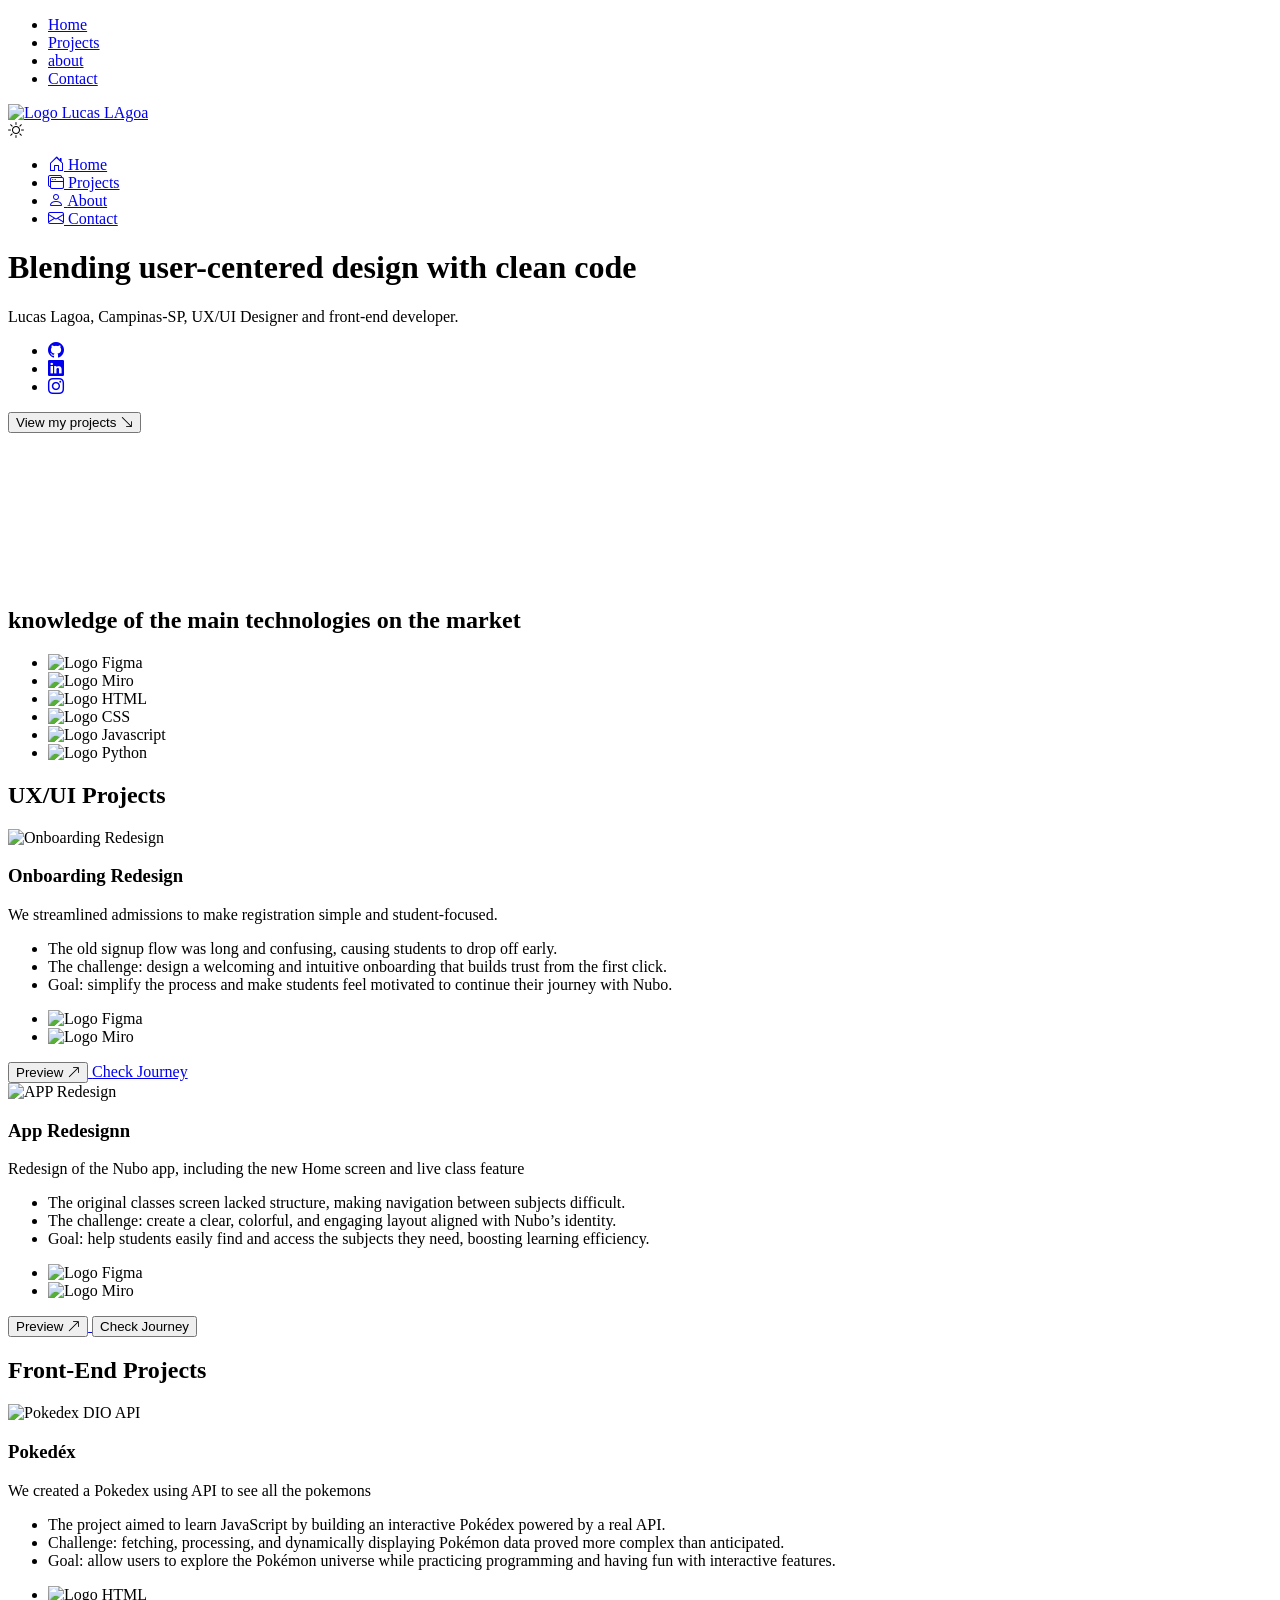
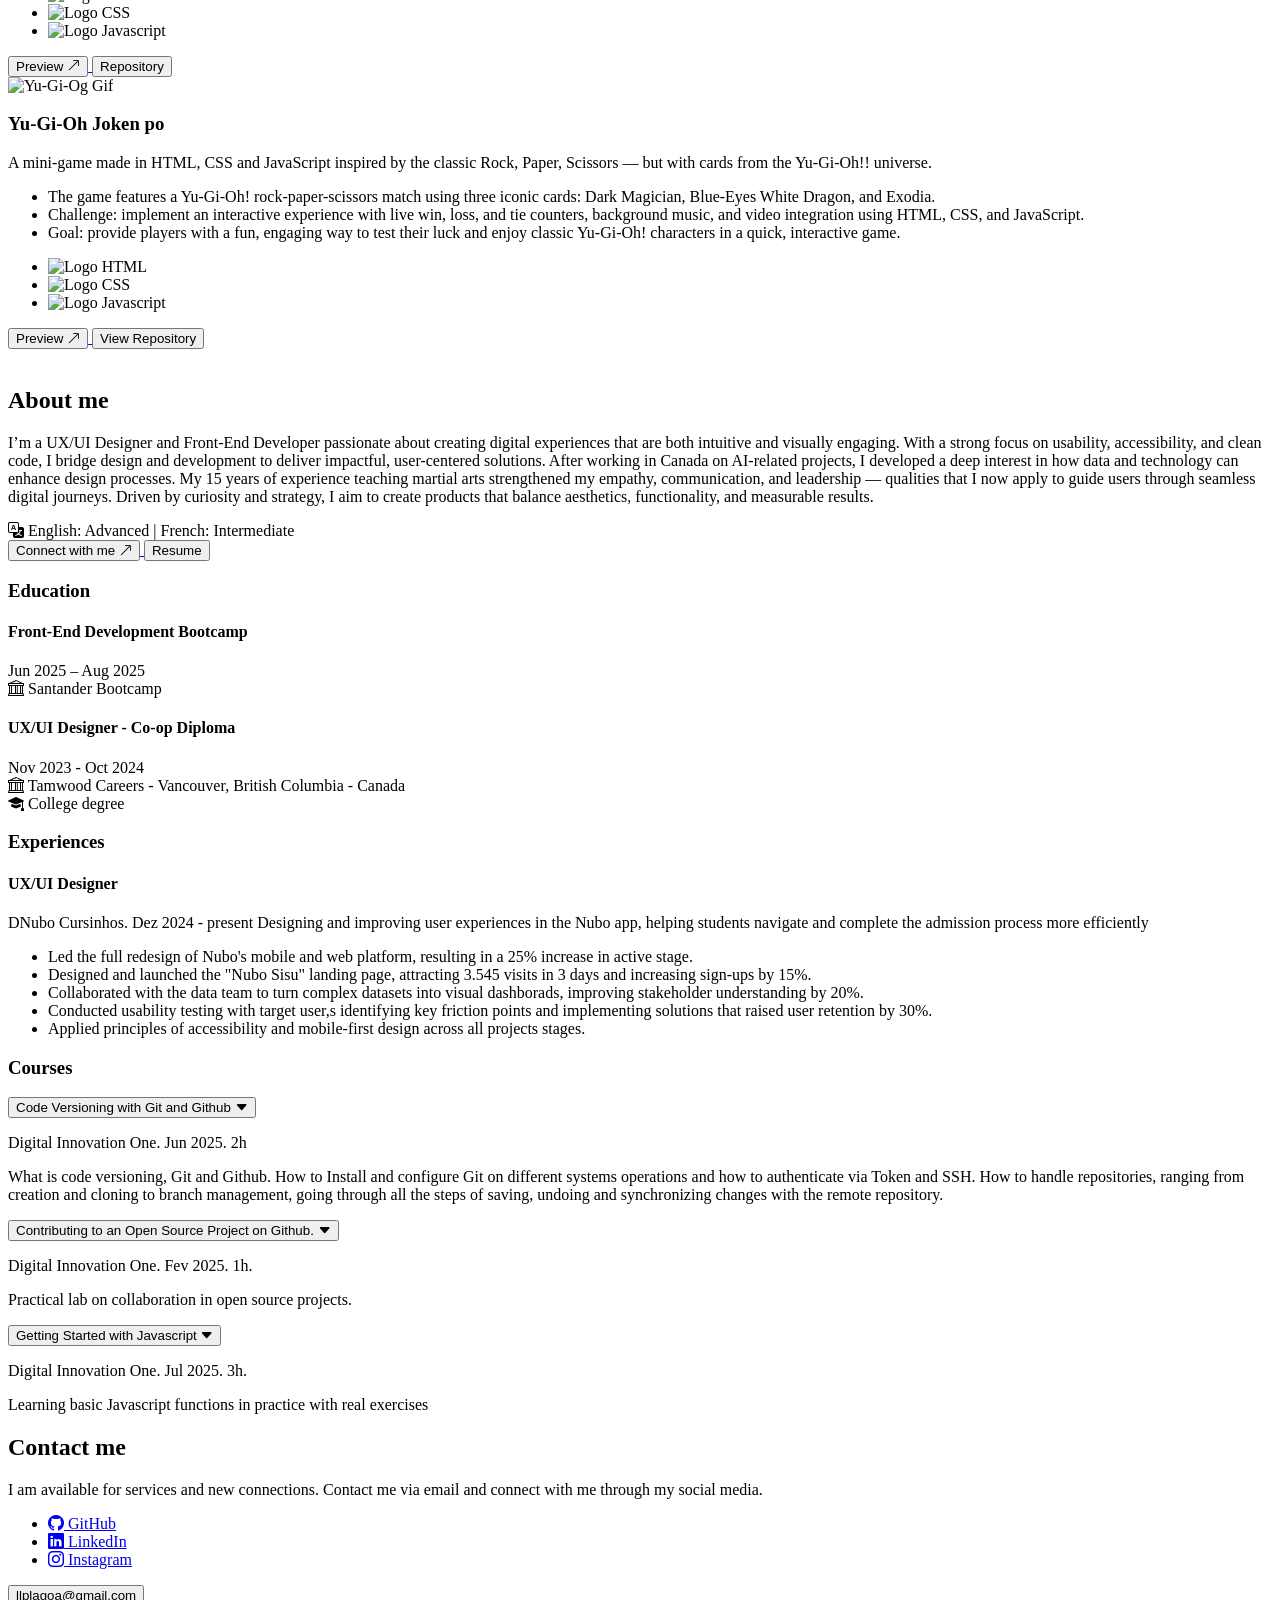
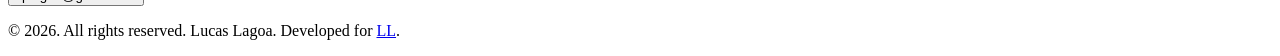
==== index.html @ 4628fa81 "Updtae Portfolio" ====
<!DOCTYPE html>
<html lang="pt-BR" data-theme="dark">
<head>
  <meta charset="UTF-8">
  <meta name="viewport" content="width=device-width, initial-scale=1.0">
  <title>Lucas Lagoa | UX/UI and Front end prtfolio</title>
  <meta name="description" content="Front-end developer Lucas Lagoa's portfolio to share projects and skills developed.">
  <meta property="og:image" content="https://i.imgur.com/bOkpEdp.png">

  <link rel="shortcut icon" href="assets/favicon_io/favicon-32x32.png" type="image/x-icon">
  <link rel="stylesheet" href="https://cdn.jsdelivr.net/npm/bootstrap-icons@1.10.5/font/bootstrap-icons.css">
  <link rel="stylesheet" href="assets/css/styles.css">

  <!-- Google tag (gtag.js) -->
  <script async src="https://www.googletagmanager.com/gtag/js?id=G-FYG88WPY8D"></script>
  <script>
    window.dataLayer = window.dataLayer || [];
    function gtag(){dataLayer.push(arguments);}
    gtag('js', new Date());

    gtag('config', 'G-FYG88WPY8D');
  </script>

</head>
<body>
  <header class="header">
    <nav class="header__nav">
      <ul class="menu menu--principal">
        <li class="menu__item">
          <a class="menu__link active" href="#home">
            <span class="menu__text">Home</span>
          </a>
        </li>
        <li class="menu__item">
          <a class="menu__link" href="#projetos-ux">
            <span class="menu__text">Projects</span>
          </a>
        </li>
        <li class="menu__item">
          <a class="menu__link" href="#sobre">
            <span class="menu__text">about</span>
          </a>
        </li>
        <li class="menu__item">
          <a class="menu__link" href="#contato">
            <span class="menu__text">Contact</span>
          </a>
        </li>
      </ul>
    </nav>
    <div class="header__brand">
      <a href="#home">
        <img class="brand__logo" src="assets/img/icons/logo.png" alt="Logo Lucas LAgoa" height="64px" width="64px">
      </a>
    </div>
    <div class="header__toggle">
      <i id="toggleTheme" class="bi bi-sun"></i>
    </div>
  </header>
  <nav class="nav--mobile">
    <ul class="menu menu--mobile">
      <li class="menu__item">
        <a class="menu__link active" href="#home">
          <i class="menu__icon bi bi-house-door"></i>
          <span class="menu__text">Home</span>
        </a>
      </li>
      <li class="menu__item">
        <a class="menu__link" href="#projetos-ux">
          <i class="menu__icon bi bi-window-stack"></i>
          <span class="menu__text">Projects</span>
        </a>
      </li>
      <li class="menu__item">
        <a class="menu__link" href="#sobre">
          <i class="menu__icon bi bi-person"></i>
          <span class="menu__text">About</span>
        </a>
      </li>
      <li class="menu__item">
        <a class="menu__link" href="#contato">
          <i class="menu__icon bi bi-envelope"></i>
          <span class="menu__text">Contact</span>
        </a>
      </li>
    </ul>
  </nav>

  <main id="home">
    <div class="main__content1">
      <h1><b>Blending user-centered design</b> with clean code</h1>
      <p>Lucas Lagoa, Campinas-SP, UX/UI Designer and front-end developer.</p> 
      <ul class="menu menu--social">
        <li>
          <a class="menu__link" href="https://github.com/llagoa" target="_blank">
            <i class="menu__icon bi bi-github"></i>
          </a>
        </li>
        <li>
          <a class="menu__link" href="https://www.linkedin.com/in/llplagoa" target="_blank">
            <i class="menu__icon bi bi-linkedin"></i>
          </a>
        </li>
        <li>
          <a class="menu__link" href="https://www.instagram.com/llagoa/" target="_blank">
            <i class="menu__icon bi bi-instagram"></i>
          </a>
        </li>
      </ul>
      <a href="#projetos-ux">
        <button class="btn btn--primary">
          <span>View my projects</span>
          <i class="bi bi-arrow-down-right"></i>
        </button>  
      </a>
    </div>
    <div class="main__content2">
      <iframe src="https://www.youtube.com/embed/VQRyt4yv8OM?si=fscezkJogO8AJyKV" title="YouTube video player" frameborder="0" allow="accelerometer; autoplay; clipboard-write; encrypted-media; gyroscope; picture-in-picture; web-share" allowfullscreen></iframe>
    </div>
  </main>

  <section class="ux__technologies">
    <h2>knowledge of the main technologies on the market</h2>
    <ul class="technologies__list">
      <li class="technologies__item">
        <img class="technologies__logo" src="assets/img/icons/Figma.png" alt="Logo Figma">
      </li>
      <li class="technologies__item">
        <img class="technologies__logo" src="assets/img/icons/Miro.png" alt="Logo Miro">
      </li>
      <li class="technologies__item">
        <img class="technologies__logo" src="assets/img/icons/Html.png" alt="Logo HTML">
      </li>
      <li class="technologies__item">
        <img class="technologies__logo" src="assets/img/icons/Css.png" alt="Logo CSS">
      </li>
      <li class="technologies__item">
        <img class="technologies__logo" src="assets/img/icons/Js.png" alt="Logo Javascript">
      </li>
      <li class="technologies__item">
        <img class="technologies__logo" src="assets/img/icons/Python.png" alt="Logo Python">
      </li>
    </ul>
  </section>

  <section id="projetos-ux" class="projects">
    <h2>UX/UI Projects</h2>
    <div class="projects__container">
      <div class="projects__card">
        <img class="card__cover" src="assets/img/Mockups Nubo/Redesign AP.png" alt="Onboarding Redesign">
        <div class="card__body">
          <h3 class="card__title">Onboarding Redesign</h3>
          <p class="card__description">We streamlined admissions to make registration simple and student-focused.</p>
          <ul class="card__list">
            <li class="card__item">The old signup flow was long and confusing, causing students to drop off early.</li>
            <li class="card__item">The challenge: design a welcoming and intuitive onboarding that builds trust from the first click.</li>
            <li class="card__item">Goal: simplify the process and make students feel motivated to continue their journey with Nubo.</li>
          </ul>
          <ul class="technologies__list">
            <li class="technologies__item">
              <img class="technologies__logo" src="assets/img/icons/Figma.png" alt="Logo Figma">
            </li>
            <li class="technologies__item">
              <img class="technologies__logo" src="assets/img/icons/Miro.png" alt="Logo Miro">
            </li>
          </ul>
          <div class="card__buttons">
            <a href="https://www.figma.com/proto/yCVNyeWdX6cvO3VZbRRoHL/Portolio-dev?page-id=3%3A382&node-id=34-5827&viewport=-4471%2C324%2C0.39&t=KhEmnXVoLDDeHvWz-1&scaling=min-zoom&content-scaling=fixed&starting-point-node-id=34%3A5782" target="_blank" rel="noopener noreferrer">
            <button class="btn btn--primary">
              <span>Preview</span>
              <i class="bi bi-arrow-up-right"></i>
            </button>
            </a>  
            <a href="admissionredesign.html" class="btn">
              <span>Check Journey</span> 
            </a>
          </div>
        </div>
      </div>
      <div class="projects__card card--reverse">
        <img class="card__cover" src="assets/img/Mockups Nubo/App redesign.png" alt="APP Redesign">
        <div class="card__body">
          <h3 class="card__title">App Redesignn</h3>
          <p class="card__description">Redesign of the Nubo app, including the new Home screen and live class feature</p>
          <ul class="card__list">
            <li class="card__item">The original classes screen lacked structure, making navigation between subjects difficult.</li>
            <li class="card__item">The challenge: create a clear, colorful, and engaging layout aligned with Nubo’s identity.</li>
            <li class="card__item">Goal: help students easily find and access the subjects they need, boosting learning efficiency.</li>
          </ul>
          <ul class="technologies__list">
            <li class="technologies__item">
              <img class="technologies__logo" src="assets/img/icons/Figma.png" alt="Logo Figma">
            </li>
            <li class="technologies__item">
              <img class="technologies__logo" src="assets/img/icons/Miro.png" alt="Logo Miro">
            </li>
          </ul>
          <div class="card__buttons">
            <a href="https://www.figma.com/proto/yCVNyeWdX6cvO3VZbRRoHL/Portolio-dev?page-id=59%3A6660&node-id=59-6796&viewport=212%2C82%2C0.22&t=1q5jx1Z2L1ho9Eb5-1&scaling=min-zoom&content-scaling=fixed" target="_blank" rel="noopener noreferrer">
            <button class="btn btn--primary">
              <span>Preview</span>
              <i class="bi bi-arrow-up-right"></i>
            </button>  
            </a>
            <a href="appredesign.html">
            <button class="btn">
              <span>Check Journey</span>
            </button>
            </a>  
          </div>
        </div>
      </div>
    </div>
  </section>

  <section id="projetos-fe" class="projects">
    <h2>Front-End Projects</h2>
    <div class="projects__container">
      <div class="projects__card">
        <img class="card__cover" src="assets/img/Front end gifs/pokemon.gif" alt="Pokedex DIO API">
        <div class="card__body">
          <h3 class="card__title">Pokedéx</h3>
          <p class="card__description">We created a Pokedex using API to see all the pokemons</p>
          <ul class="card__list">
            <li class="card__item">The project aimed to learn JavaScript by building an interactive Pokédex powered by a real API.</li>
            <li class="card__item">Challenge: fetching, processing, and dynamically displaying Pokémon data proved more complex than anticipated.</li>
            <li class="card__item">Goal: allow users to explore the Pokémon universe while practicing programming and having fun with interactive features.</li>
          </ul>
          <ul class="technologies__list">
            <li class="technologies__item">
              <img class="technologies__logo" src="assets/img/icons/Html.png" alt="Logo HTML">
            </li>
            <li class="technologies__item">
              <img class="technologies__logo" src="assets/img/icons/Css.png" alt="Logo CSS">
            </li>
            <li class="technologies__item">
              <img class="technologies__logo" src="assets/img/icons/Js.png" alt="Logo Javascript">
            </li>
          </ul>
          <div class="card__buttons">
            <a href="https://llagoa.github.io/Pokedex-Dio/" target="_blank" rel="noopener noreferrer">
            <button class="btn btn--primary">
              <span>Preview</span>
              <i class="bi bi-arrow-up-right"></i>
            </button> 
            </a> 
            <a href="https://github.com/llagoa/Pokedex-Dio">
            <button class="btn">
              <span>Repository</span>
            </button> 
            </a> 
          </div>
        </div>
      </div>
      <div class="projects__card card--reverse">
        <img class="card__cover" src="assets/img/Front end gifs/yugioh.gif" alt="Yu-Gi-Og Gif">
        <div class="card__body">
          <h3 class="card__title">Yu-Gi-Oh Joken po</h3>
          <p class="card__description">A mini-game made in HTML, CSS and JavaScript inspired by the classic Rock, Paper, Scissors — but with cards from the Yu-Gi-Oh!! universe.</p>
          <ul class="card__list">
            <li class="card__item">The game features a Yu-Gi-Oh! rock-paper-scissors match using three iconic cards: Dark Magician, Blue-Eyes White Dragon, and Exodia.</li>
            <li class="card__item">Challenge: implement an interactive experience with live win, loss, and tie counters, background music, and video integration using HTML, CSS, and JavaScript.</li>
            <li class="card__item">Goal: provide players with a fun, engaging way to test their luck and enjoy classic Yu-Gi-Oh! characters in a quick, interactive game.</li>
          </ul>
          <ul class="technologies__list">
            <li class="technologies__item">
              <img class="technologies__logo" src="assets/img/icons/Html.png" alt="Logo HTML">
            </li>
            <li class="technologies__item">
              <img class="technologies__logo" src="assets/img/icons/Css.png" alt="Logo CSS">
            </li>
            <li class="technologies__item">
              <img class="technologies__logo" src="assets/img/icons/Js.png" alt="Logo Javascript">
            </li>
          </ul>
          <div class="card__buttons">
            <a href="https://llagoa.github.io/yu-gi-oh-jokenpo/" target="_blank" rel="noopener noreferrer">
            <button class="btn btn--primary">
              <span>Preview</span>
              <i class="bi bi-arrow-up-right"></i>
            </button>  
            </a>
            <a href="https://github.com/llagoa/yu-gi-oh-jokenpo/tree/refs/heads/main">
            <button class="btn">
              <span>View Repository</span>
            </button>
            </a>  
          </div>
        </div>
  </section>

  <section id="sobre" class="about">
    <div class="about__content1">
      <img class="about__photo" src="assets/img/profile/Mask group.png" alt="">
      <div class="about__description">
        <h2>About me</h2>
        <p>I’m a UX/UI Designer and Front-End Developer passionate about creating digital experiences that are both intuitive and visually engaging. 
          With a strong focus on usability, accessibility, and clean code, I bridge design and development to deliver impactful, user-centered solutions.
          After working in Canada on AI-related projects, I developed a deep interest in how data and technology can enhance design processes. 
          My 15 years of experience teaching martial arts strengthened my empathy, communication, and leadership — qualities that I now apply to guide users through seamless digital journeys.          
          Driven by curiosity and strategy, I aim to create products that balance aesthetics, functionality, and measurable results.
        </p>  
        <div class="about__icons">
          <i class="bi bi-translate"></i>
          <span>English: Advanced | French: Intermediate</span>
        </div>
        <div class="description__buttons">
          <a href="https:www.linkedin.com/in/llplagoa" target="_blank">
            <button class="btn btn--primary">
              <span>Connect with me</span>
              <i class="bi bi-arrow-up-right"></i>
            </button> 
          </a>
          <a href="assets/files/Lucas_Lagoa_UX.pdf" download>
            <button class="btn">
              <span>Resume</span>
            </button>
          </a>
        </div>
      </div>
    </div>

    <div class="about__content2">
      <div class="col1">
        <div class="row1">
          <h3>Education</h3>
          <h4>Front-End Development Bootcamp</h4>
          <span>Jun 2025 – Aug 2025</span>
          <div class="about__icons">
            <i class="bi bi-bank"></i>
            <span>Santander Bootcamp</span>
          </div>
          <h4>UX/UI Designer - Co-op Diploma</h4>
          <span>Nov 2023 - Oct 2024</span>
          <div class="about__icons">
            <i class="bi bi-bank"></i>
            <span>Tamwood Careers - Vancouver, British Columbia - Canada</span>
          </div>
           <div class="about__icons">
            <i class="bi bi-mortarboard-fill"></i>
            <span>College degree</span>
          </div>
        </div>
        <div class="row2">
          <h3>Experiences</h3>
          <h4>UX/UI Designer</h4>
          <span>DNubo Cursinhos. Dez 2024 - present</span>
          <span>Designing and improving user experiences in the Nubo app, 
                helping students navigate and complete the admission process more efficiently
          </span>
          <ul class="about__list">
                <li class="about__item">Led the full redesign of Nubo's mobile and web platform, resulting in a 25% increase in active stage.</li>
                <li class="about__item">Designed and launched the "Nubo Sisu" landing page, attracting 3.545 visits in 3 days and increasing sign-ups by 15%.</li>
                <li class="about__item">Collaborated with the data team to turn complex datasets into visual dashborads, improving stakeholder understanding by 20%.</li>
                <li class="about__item">Conducted usability testing with target user,s identifying key friction points and implementing solutions that raised user retention by 30%.</li>
                <li class="about__item">Applied principles of accessibility and mobile-first design across all projects stages.</li>
          </ul>
        </div>
      </div>
      <div class="col2">
        <h3>Courses</h3>
        <div id="accordion">
          <div class="accordion__item active">
            <button class="accordion__header start">
              <span>Code Versioning with Git and Github</span>
              <i class="bi bi-caret-down-fill"></i>
            </button>
            <div class="accordion__body">
              <p>
                Digital Innovation One. Jun 2025. 2h
              </p>
              <p>
                What is code versioning, Git and Github. How to Install and configure Git on different systems operations 
                and how to authenticate via Token and SSH. How to handle repositories, ranging from creation and 
                cloning to branch management, going through all the steps of saving, undoing and synchronizing changes with 
                the remote repository. 
              </p>
            </div>
          </div>
          <div class="accordion__item">
            <button class="accordion__header">
              <span>Contributing to an Open Source Project on Github.</span>
              <i class="bi bi-caret-down-fill"></i>
            </button>
            <div class="accordion__body">
              <p>
                Digital Innovation One. Fev 2025. 1h.
              </p>
              <p>
                Practical lab on collaboration in open source projects.
              </p>
            </div>
          </div>
          <div class="accordion__item">
            <button class="accordion__header end">
              <span>Getting Started with Javascript</span>
              <i class="bi bi-caret-down-fill"></i>
            </button>
            <div class="accordion__body end">
              <p>
                Digital Innovation One. Jul 2025. 3h.
              </p>
              <p>
                Learning basic Javascript functions in practice with real exercises
               </p>
              </p>
            </div>
          </div>
        </div>
  </section>
  
  <section id="contato" class="contact">
    <h2>Contact me</h2>
    <p>I am available for services and new connections. 
      Contact me via email and connect with me through my social media.
    </p>
    <ul class="menu menu--social">
      <li>
        <a class="menu__link" href="https://github.com/llagoa" target="_blank">
          <i class="menu__icon bi bi-github"></i>
          <span>GitHub</span>
        </a>
      </li>
      <li>
        <a class="menu__link" href="https:www.linkedin.com/in/llplagoa" target="_blank">
          <i class="menu__icon bi bi-linkedin"></i>
          <span>LinkedIn</span>
        </a>
      </li>
      <li>
        <a class="menu__link" href="https://www.instagram.com/llagoa/" target="_blank">
          <i class="menu__icon bi bi-instagram"></i>
          <span>Instagram</span>
        </a>
      </li>
    </ul>
    <a href="mailto:llplagoa@gmail.com">
      <button class="btn btn--primary">
        <span class="email">llplagoa@gmail.com</span>
      </button>  
    </a>
  </section>

  <footer>
    <p>
     © 2026. All rights reserved. Lucas Lagoa. Developed for <a href="https://github.com/llagoa">LL</a>.
    </p>
  </footer>
  <script src="assets/js/scripts.js"></script>
</body>
</html>
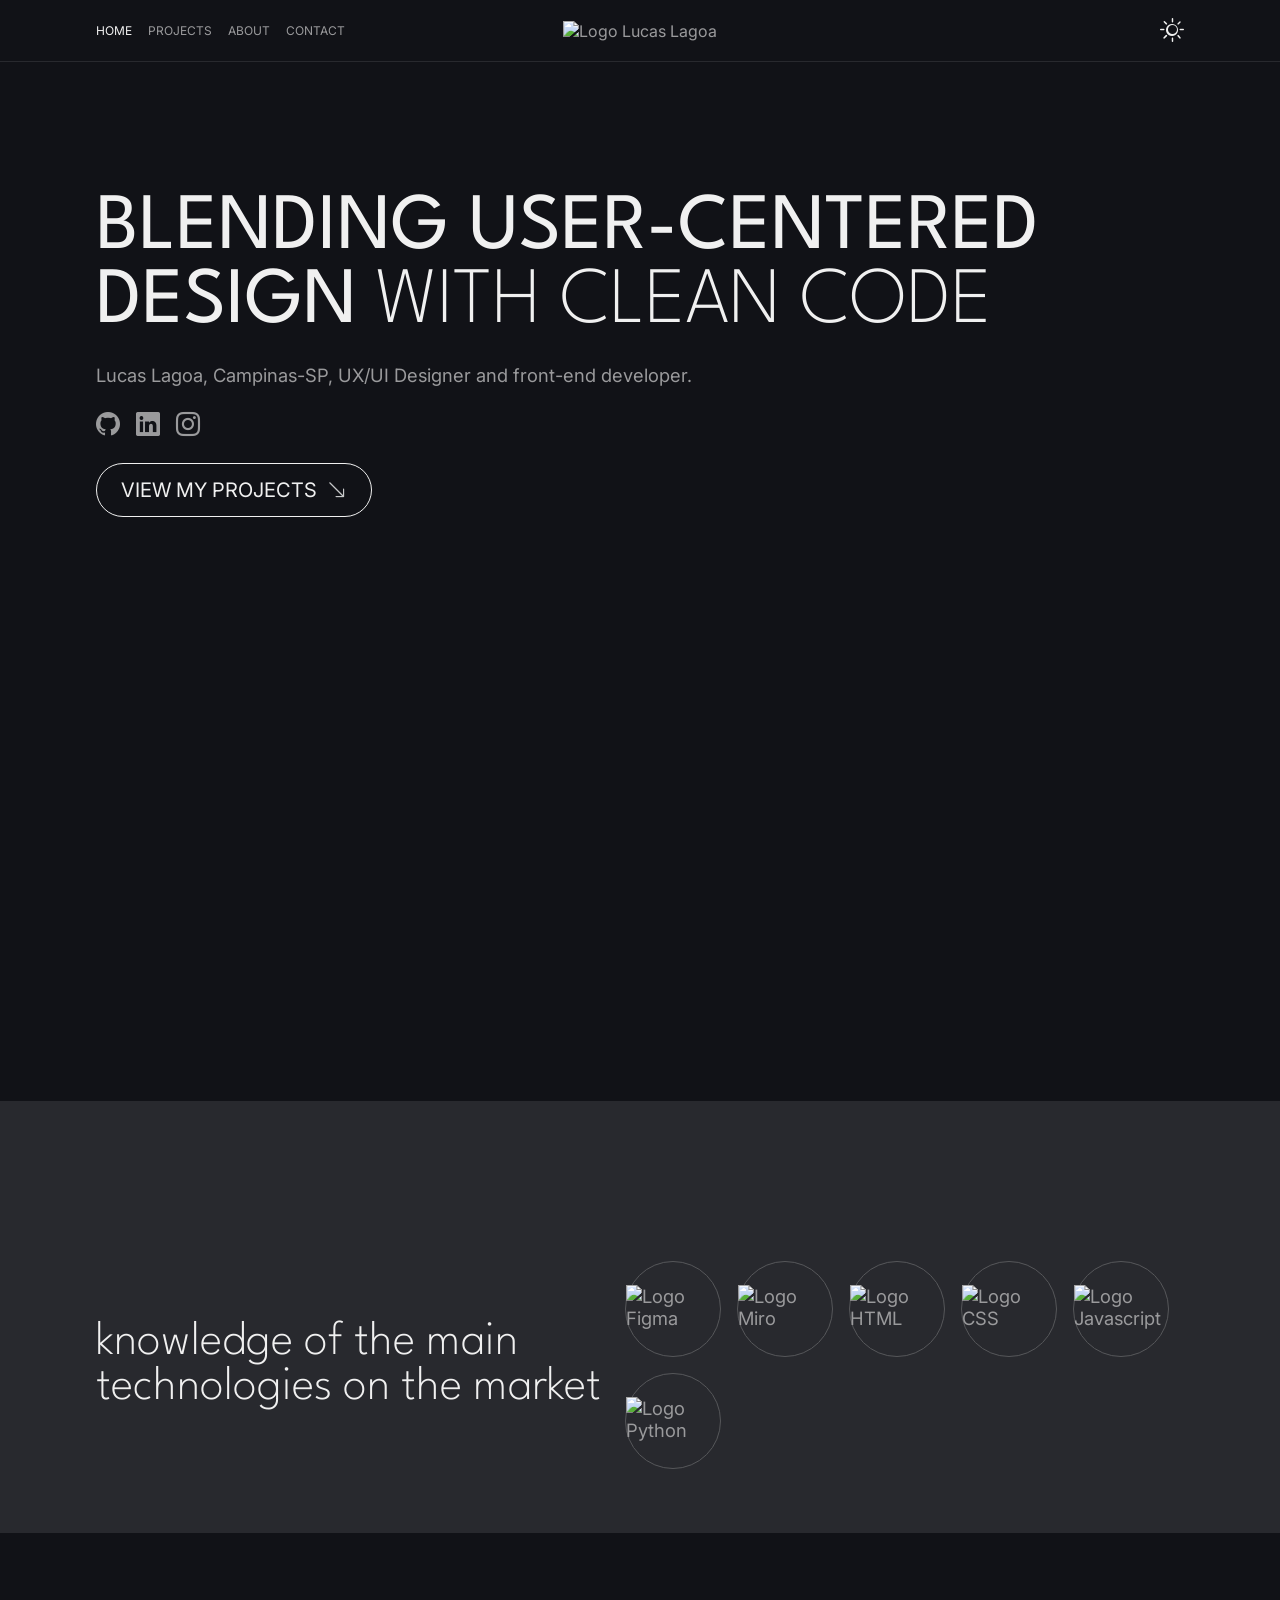
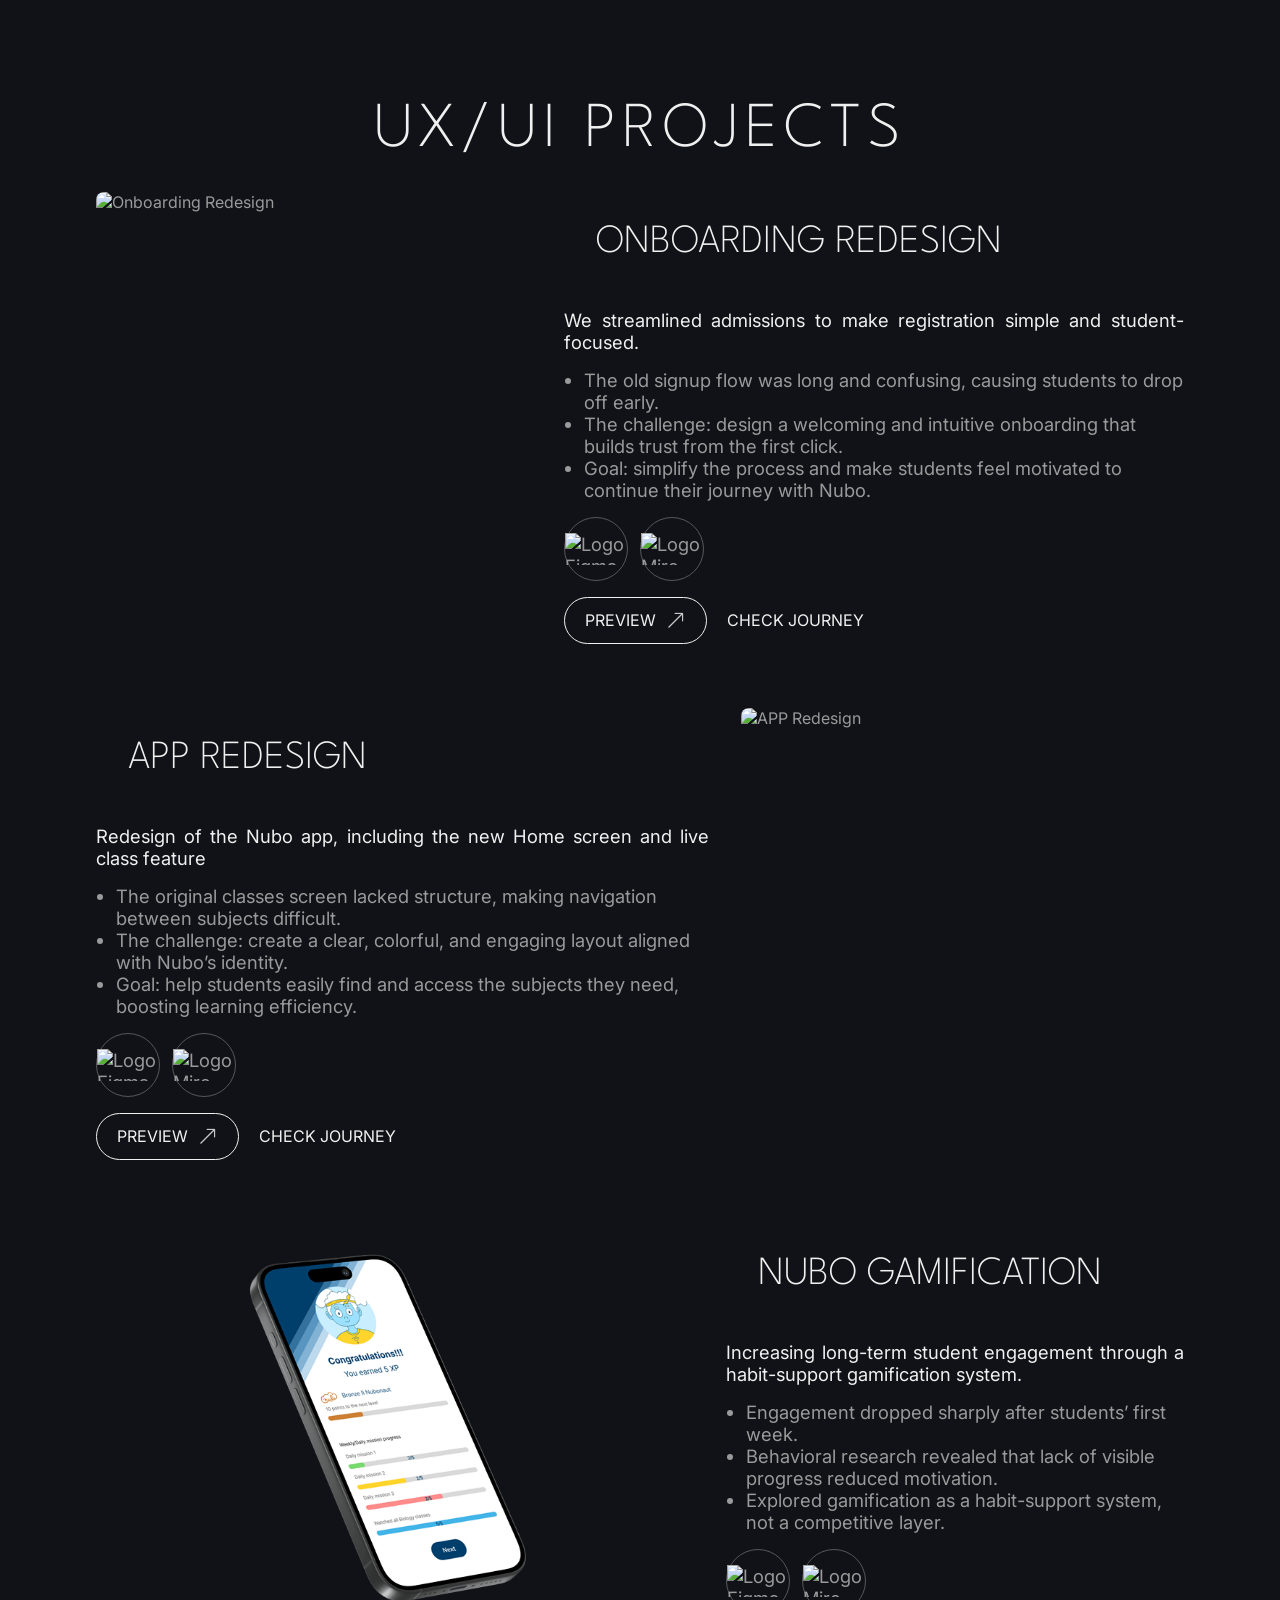
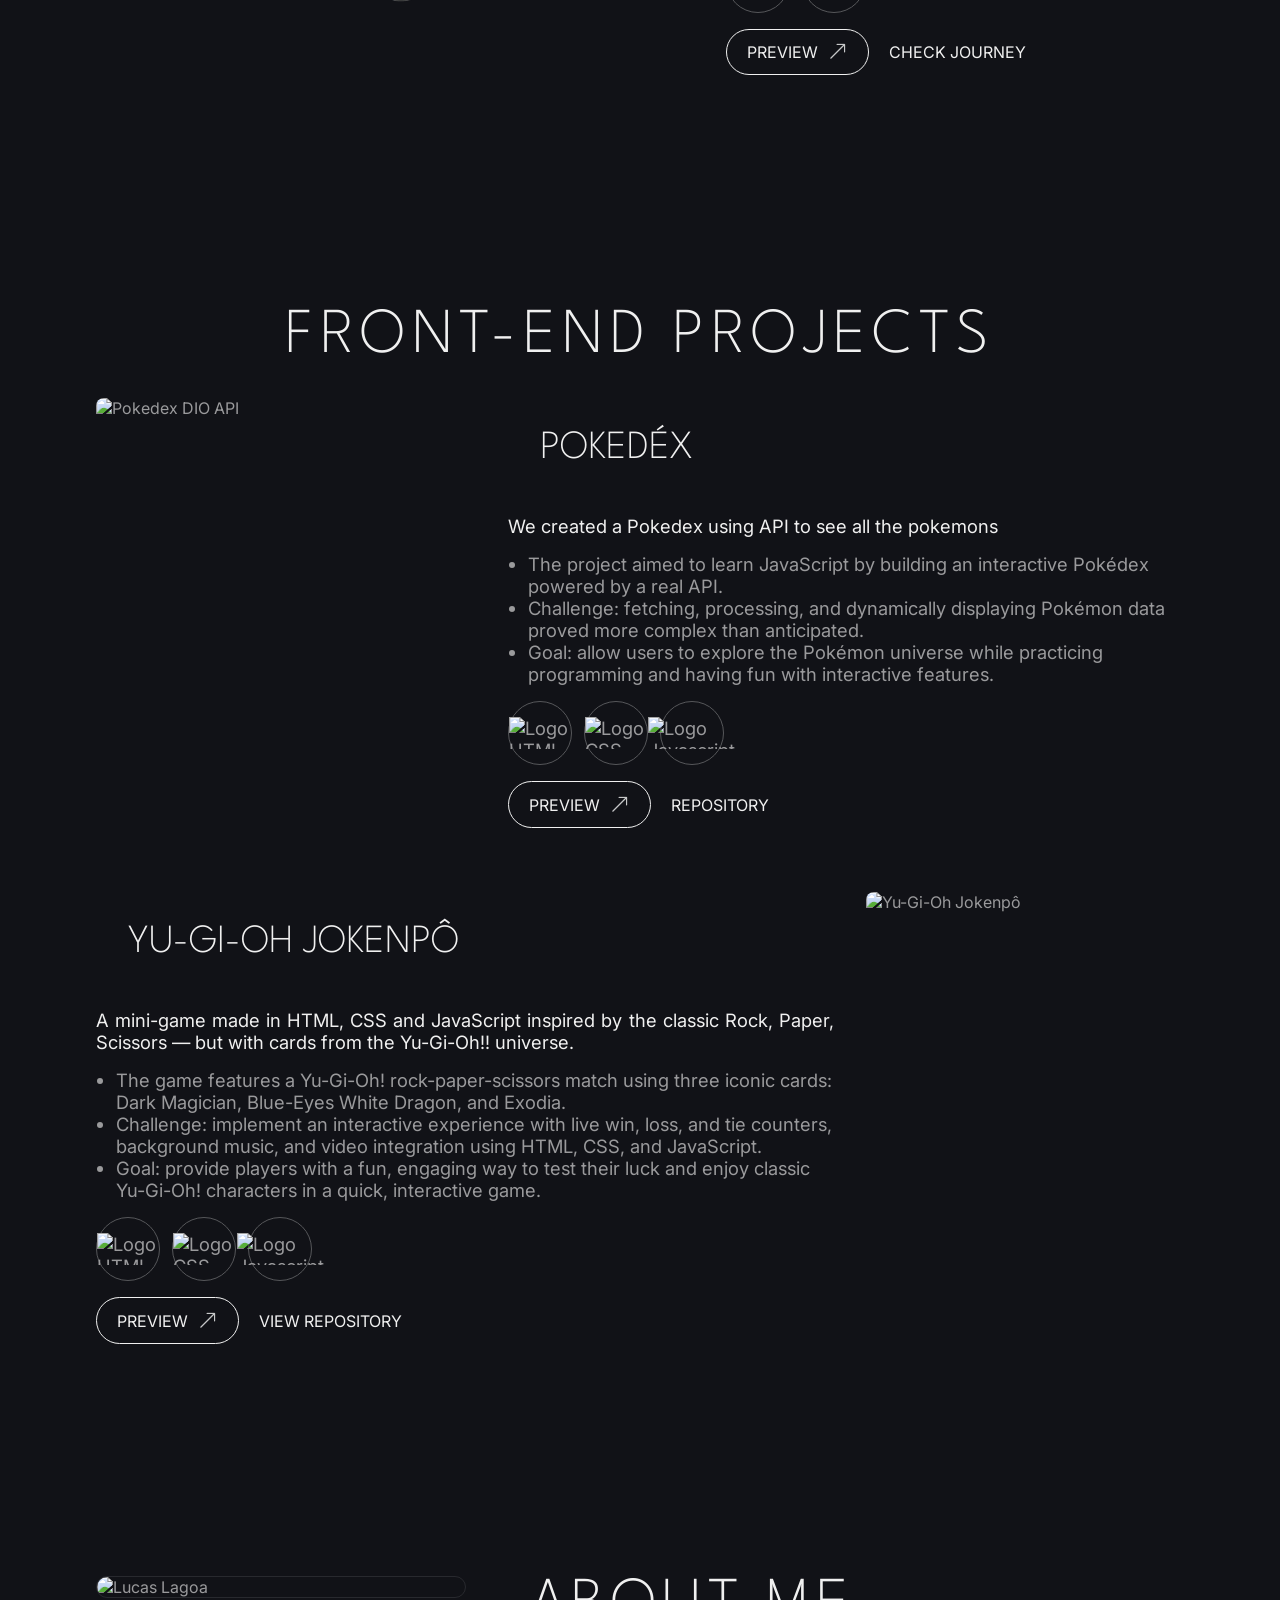
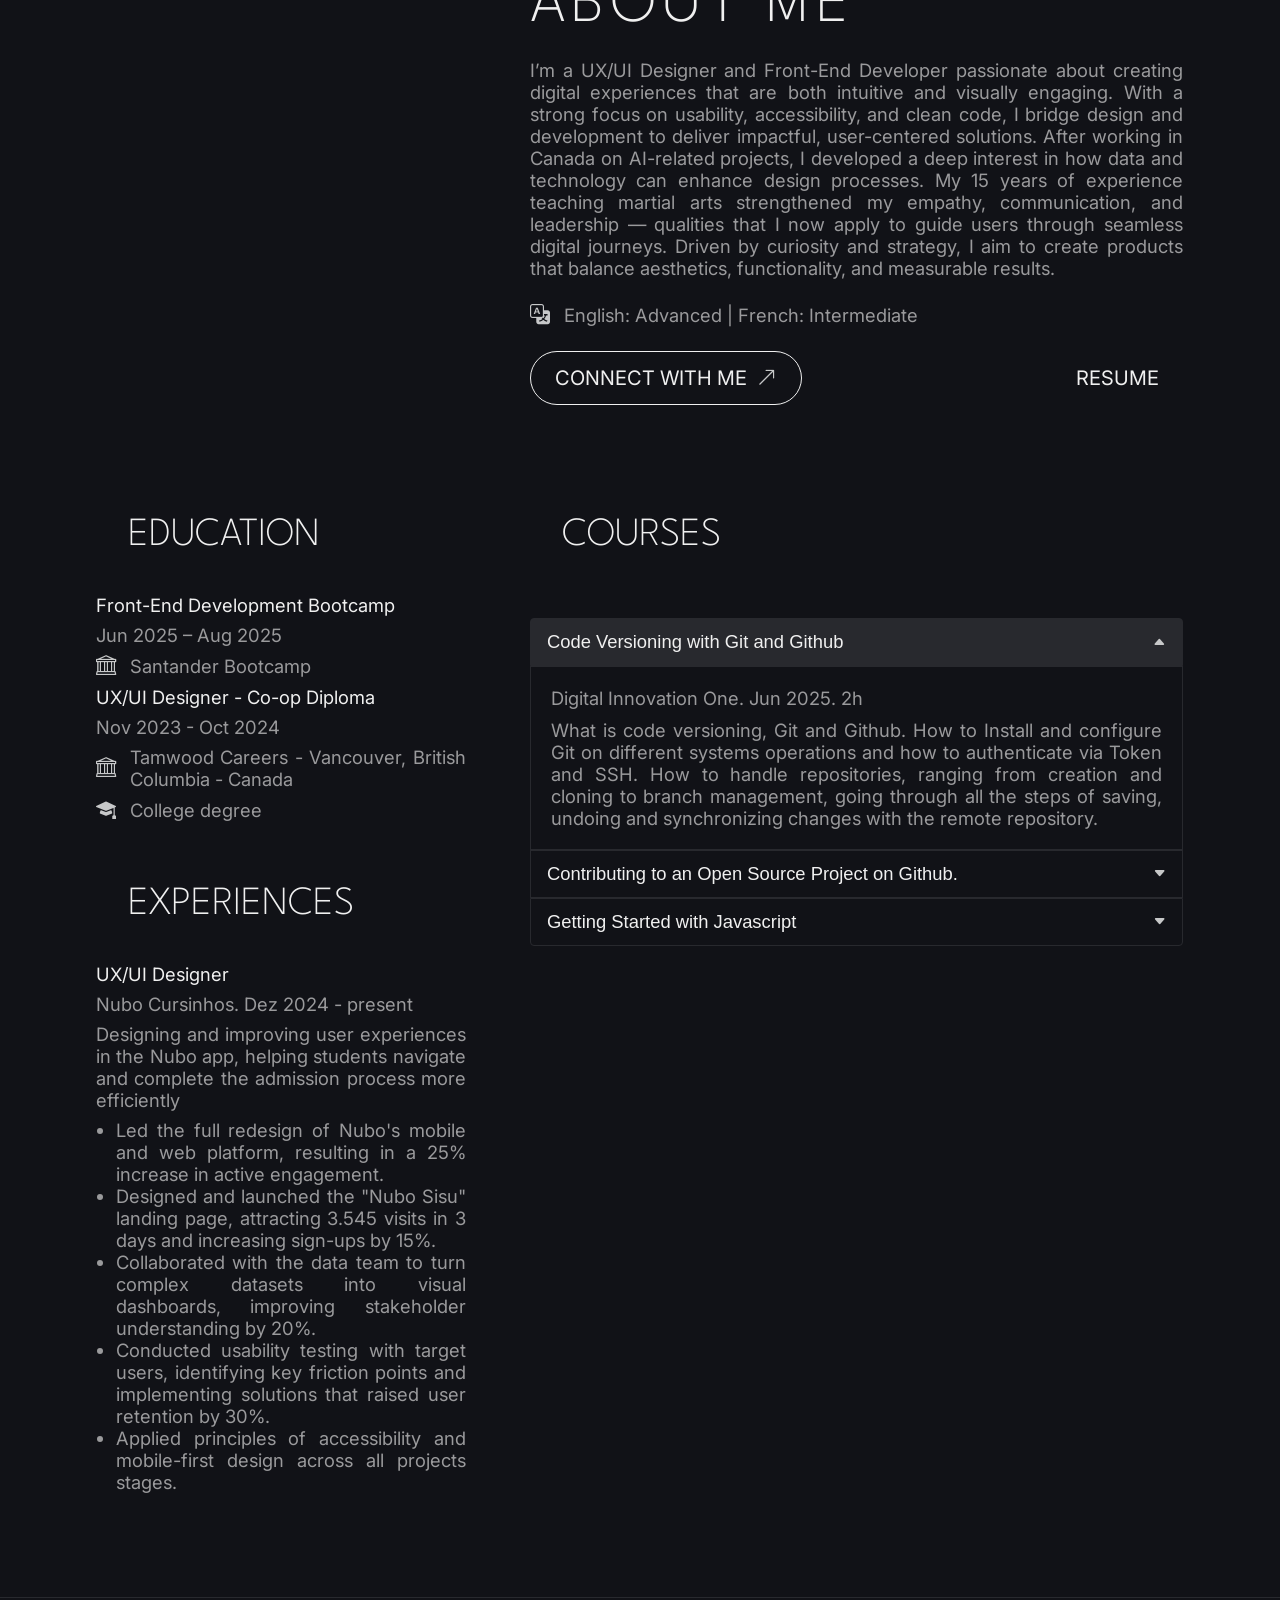
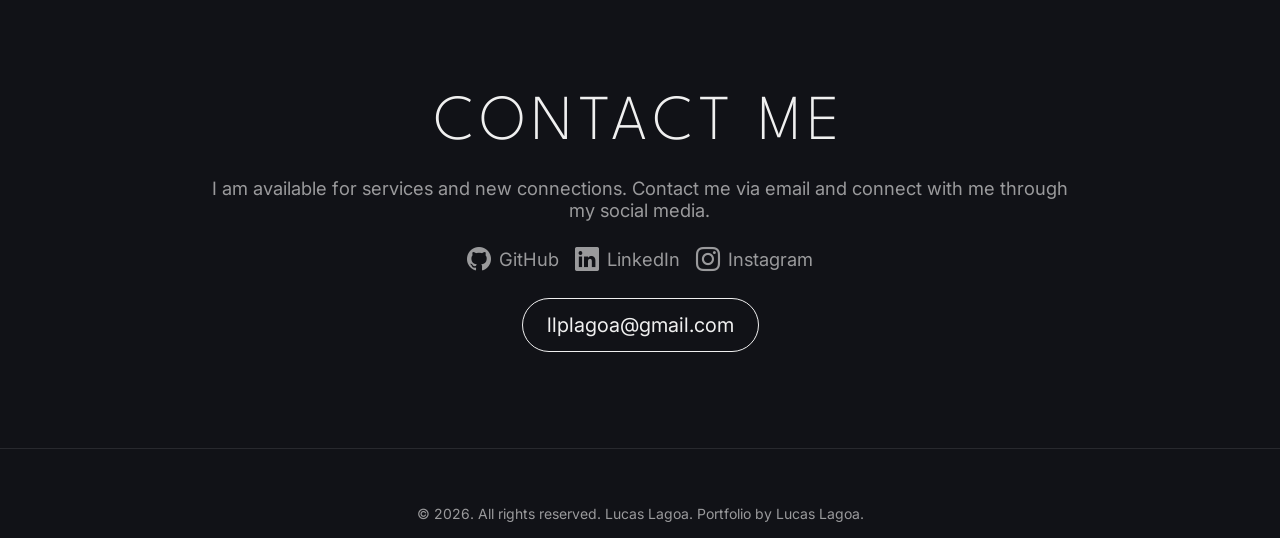
==== commit ecb10af5: "Adding new case and a lot of fixings" ====
--- a/index.html
+++ b/index.html
@@ -3,11 +3,14 @@
 <head>
   <meta charset="UTF-8">
   <meta name="viewport" content="width=device-width, initial-scale=1.0">
-  <title>Lucas Lagoa | UX/UI and Front end prtfolio</title>
+  <title>Lucas Lagoa | UX/UI and Front-end Portfolio</title>
   <meta name="description" content="Front-end developer Lucas Lagoa's portfolio to share projects and skills developed.">
   <meta property="og:image" content="https://i.imgur.com/bOkpEdp.png">
 
   <link rel="shortcut icon" href="assets/favicon_io/favicon-32x32.png" type="image/x-icon">
+  <link rel="preload" href="assets/img/icons/logo.png" as="image">
+  <link rel="preconnect" href="https://fonts.googleapis.com">
+  <link rel="preconnect" href="https://fonts.gstatic.com" crossorigin>
   <link rel="stylesheet" href="https://cdn.jsdelivr.net/npm/bootstrap-icons@1.10.5/font/bootstrap-icons.css">
   <link rel="stylesheet" href="assets/css/styles.css">
 
@@ -23,6 +26,7 @@
 
 </head>
 <body>
+  <a href="#home" class="skip-link">Skip to main content</a>
   <header class="header">
     <nav class="header__nav">
       <ul class="menu menu--principal">
@@ -38,7 +42,7 @@
         </li>
         <li class="menu__item">
           <a class="menu__link" href="#sobre">
-            <span class="menu__text">about</span>
+            <span class="menu__text">About</span>
           </a>
         </li>
         <li class="menu__item">
@@ -50,11 +54,11 @@
     </nav>
     <div class="header__brand">
       <a href="#home">
-        <img class="brand__logo" src="assets/img/icons/logo.png" alt="Logo Lucas LAgoa" height="64px" width="64px">
+        <img class="brand__logo" src="assets/img/icons/logo.png" alt="Logo Lucas Lagoa" height="64px" width="64px">
       </a>
     </div>
     <div class="header__toggle">
-      <i id="toggleTheme" class="bi bi-sun"></i>
+      <i id="toggleTheme" class="bi bi-sun" role="button" tabindex="0" aria-label="Toggle theme"></i>
     </div>
   </header>
   <nav class="nav--mobile">
@@ -92,30 +96,28 @@
       <p>Lucas Lagoa, Campinas-SP, UX/UI Designer and front-end developer.</p> 
       <ul class="menu menu--social">
         <li>
-          <a class="menu__link" href="https://github.com/llagoa" target="_blank">
+          <a class="menu__link" href="https://github.com/llagoa" target="_blank" rel="noopener noreferrer">
             <i class="menu__icon bi bi-github"></i>
           </a>
         </li>
         <li>
-          <a class="menu__link" href="https://www.linkedin.com/in/llplagoa" target="_blank">
+          <a class="menu__link" href="https://www.linkedin.com/in/llplagoa" target="_blank" rel="noopener noreferrer">
             <i class="menu__icon bi bi-linkedin"></i>
           </a>
         </li>
         <li>
-          <a class="menu__link" href="https://www.instagram.com/llagoa/" target="_blank">
+          <a class="menu__link" href="https://www.instagram.com/llagoa/" target="_blank" rel="noopener noreferrer">
             <i class="menu__icon bi bi-instagram"></i>
           </a>
         </li>
       </ul>
-      <a href="#projetos-ux">
-        <button class="btn btn--primary">
+      <a href="#projetos-ux" class="btn btn--primary">
           <span>View my projects</span>
           <i class="bi bi-arrow-down-right"></i>
-        </button>  
-      </a>
+        </a>
     </div>
     <div class="main__content2">
-      <iframe src="https://www.youtube.com/embed/VQRyt4yv8OM?si=fscezkJogO8AJyKV" title="YouTube video player" frameborder="0" allow="accelerometer; autoplay; clipboard-write; encrypted-media; gyroscope; picture-in-picture; web-share" allowfullscreen></iframe>
+      <iframe src="https://www.youtube.com/embed/VQRyt4yv8OM?si=fscezkJogO8AJyKV" title="YouTube video player" frameborder="0" loading="lazy" allow="accelerometer; autoplay; clipboard-write; encrypted-media; gyroscope; picture-in-picture; web-share" allowfullscreen></iframe>
     </div>
   </main>
 
@@ -147,7 +149,7 @@
     <h2>UX/UI Projects</h2>
     <div class="projects__container">
       <div class="projects__card">
-        <img class="card__cover" src="assets/img/Mockups Nubo/Redesign AP.png" alt="Onboarding Redesign">
+        <img class="card__cover" src="assets/img/Mockups Nubo/Redesign AP.png" alt="Onboarding Redesign" width="600" height="400" loading="lazy">
         <div class="card__body">
           <h3 class="card__title">Onboarding Redesign</h3>
           <p class="card__description">We streamlined admissions to make registration simple and student-focused.</p>
@@ -165,11 +167,9 @@
             </li>
           </ul>
           <div class="card__buttons">
-            <a href="https://www.figma.com/proto/yCVNyeWdX6cvO3VZbRRoHL/Portolio-dev?page-id=3%3A382&node-id=34-5827&viewport=-4471%2C324%2C0.39&t=KhEmnXVoLDDeHvWz-1&scaling=min-zoom&content-scaling=fixed&starting-point-node-id=34%3A5782" target="_blank" rel="noopener noreferrer">
-            <button class="btn btn--primary">
+            <a href="https://www.figma.com/proto/yCVNyeWdX6cvO3VZbRRoHL/Portolio-dev?page-id=3%3A382&node-id=34-5827&viewport=-4471%2C324%2C0.39&t=KhEmnXVoLDDeHvWz-1&scaling=min-zoom&content-scaling=fixed&starting-point-node-id=34%3A5782" target="_blank" rel="noopener noreferrer" class="btn btn--primary">
               <span>Preview</span>
               <i class="bi bi-arrow-up-right"></i>
-            </button>
             </a>  
             <a href="admissionredesign.html" class="btn">
               <span>Check Journey</span> 
@@ -178,9 +178,9 @@
         </div>
       </div>
       <div class="projects__card card--reverse">
-        <img class="card__cover" src="assets/img/Mockups Nubo/App redesign.png" alt="APP Redesign">
+        <img class="card__cover" src="assets/img/Mockups Nubo/App redesign.png" alt="APP Redesign" width="600" height="400" loading="lazy">
         <div class="card__body">
-          <h3 class="card__title">App Redesignn</h3>
+          <h3 class="card__title">App Redesign</h3>
           <p class="card__description">Redesign of the Nubo app, including the new Home screen and live class feature</p>
           <ul class="card__list">
             <li class="card__item">The original classes screen lacked structure, making navigation between subjects difficult.</li>
@@ -196,19 +196,61 @@
             </li>
           </ul>
           <div class="card__buttons">
-            <a href="https://www.figma.com/proto/yCVNyeWdX6cvO3VZbRRoHL/Portolio-dev?page-id=59%3A6660&node-id=59-6796&viewport=212%2C82%2C0.22&t=1q5jx1Z2L1ho9Eb5-1&scaling=min-zoom&content-scaling=fixed" target="_blank" rel="noopener noreferrer">
-            <button class="btn btn--primary">
+            <a href="https://www.figma.com/proto/yCVNyeWdX6cvO3VZbRRoHL/Portolio-dev?page-id=59%3A6660&node-id=59-6796&viewport=212%2C82%2C0.22&t=1q5jx1Z2L1ho9Eb5-1&scaling=min-zoom&content-scaling=fixed" target="_blank" rel="noopener noreferrer" class="btn btn--primary">
               <span>Preview</span>
               <i class="bi bi-arrow-up-right"></i>
-            </button>  
-            </a>
-            <a href="appredesign.html">
-            <button class="btn">
+            </a>
+            <a href="appredesign.html" class="btn">
               <span>Check Journey</span>
-            </button>
             </a>  
           </div>
         </div>
+      </div>
+      <div class="projects__card">
+        <img class="card__cover" src="assets/Gamefication/Mainview.png" alt="Gamification Screen" width="600" height="400" loading="lazy">
+
+      <div class="card__body">
+        <h3 class="card__title">Nubo Gamification</h3>
+
+        <p class="card__description">
+          Increasing long-term student engagement through a habit-support gamification system.
+        </p>
+
+        <ul class="card__list">
+          <li class="card__item">
+            Engagement dropped sharply after students’ first week.
+          </li>
+          <li class="card__item">
+            Behavioral research revealed that lack of visible progress reduced motivation.
+          </li>
+          <li class="card__item">
+            Explored gamification as a habit-support system, not a competitive layer.
+          </li>
+        </ul>
+
+        <ul class="technologies__list">
+          <li class="technologies__item">
+            <img class="technologies__logo" src="assets/img/icons/Figma.png" alt="Logo Figma">
+          </li>
+          <li class="technologies__item">
+            <img class="technologies__logo" src="assets/img/icons/Miro.png" alt="Logo Miro">
+          </li>
+        </ul>
+
+        <div class="card__buttons">
+          <a href="https://www.figma.com/proto/ZeGi5EsvxrsYRGLbBGm15j/Gamefica%C3%A7%C3%A3o?page-id=90%3A270&node-id=198-7450&p=f&viewport=964%2C-7028%2C0.18&t=HkUE8OsLVyzevtdl-1&scaling=min-zoom&content-scaling=fixed&starting-point-node-id=198%3A7450" 
+             target="_blank" 
+             rel="noopener noreferrer" class="btn btn--primary">
+              <span>Preview</span>
+              <i class="bi bi-arrow-up-right"></i>
+            </a>
+
+          <a href="gamification.html" class="btn">
+              <span>Check Journey</span>
+            </a>
+
+        </div>
+      </div>
       </div>
     </div>
   </section>
@@ -217,7 +259,7 @@
     <h2>Front-End Projects</h2>
     <div class="projects__container">
       <div class="projects__card">
-        <img class="card__cover" src="assets/img/Front end gifs/pokemon.gif" alt="Pokedex DIO API">
+        <img class="card__cover" src="assets/img/Front end gifs/pokemon.gif" alt="Pokedex DIO API" width="600" height="400" loading="lazy">
         <div class="card__body">
           <h3 class="card__title">Pokedéx</h3>
           <p class="card__description">We created a Pokedex using API to see all the pokemons</p>
@@ -238,24 +280,20 @@
             </li>
           </ul>
           <div class="card__buttons">
-            <a href="https://llagoa.github.io/Pokedex-Dio/" target="_blank" rel="noopener noreferrer">
-            <button class="btn btn--primary">
+            <a href="https://llagoa.github.io/Pokedex-Dio/" target="_blank" rel="noopener noreferrer" class="btn btn--primary">
               <span>Preview</span>
               <i class="bi bi-arrow-up-right"></i>
-            </button> 
             </a> 
-            <a href="https://github.com/llagoa/Pokedex-Dio">
-            <button class="btn">
+            <a href="https://github.com/llagoa/Pokedex-Dio" target="_blank" rel="noopener noreferrer" class="btn">
               <span>Repository</span>
-            </button> 
             </a> 
           </div>
         </div>
       </div>
       <div class="projects__card card--reverse">
-        <img class="card__cover" src="assets/img/Front end gifs/yugioh.gif" alt="Yu-Gi-Og Gif">
+        <img class="card__cover" src="assets/img/Front end gifs/yugioh.gif" alt="Yu-Gi-Oh Jokenpô" width="600" height="400" loading="lazy">
         <div class="card__body">
-          <h3 class="card__title">Yu-Gi-Oh Joken po</h3>
+          <h3 class="card__title">Yu-Gi-Oh Jokenpô</h3>
           <p class="card__description">A mini-game made in HTML, CSS and JavaScript inspired by the classic Rock, Paper, Scissors — but with cards from the Yu-Gi-Oh!! universe.</p>
           <ul class="card__list">
             <li class="card__item">The game features a Yu-Gi-Oh! rock-paper-scissors match using three iconic cards: Dark Magician, Blue-Eyes White Dragon, and Exodia.</li>
@@ -274,16 +312,12 @@
             </li>
           </ul>
           <div class="card__buttons">
-            <a href="https://llagoa.github.io/yu-gi-oh-jokenpo/" target="_blank" rel="noopener noreferrer">
-            <button class="btn btn--primary">
+            <a href="https://llagoa.github.io/yu-gi-oh-jokenpo/" target="_blank" rel="noopener noreferrer" class="btn btn--primary">
               <span>Preview</span>
               <i class="bi bi-arrow-up-right"></i>
-            </button>  
-            </a>
-            <a href="https://github.com/llagoa/yu-gi-oh-jokenpo/tree/refs/heads/main">
-            <button class="btn">
+            </a>
+            <a href="https://github.com/llagoa/yu-gi-oh-jokenpo" target="_blank" rel="noopener noreferrer" class="btn">
               <span>View Repository</span>
-            </button>
             </a>  
           </div>
         </div>
@@ -291,7 +325,7 @@
 
   <section id="sobre" class="about">
     <div class="about__content1">
-      <img class="about__photo" src="assets/img/profile/Mask group.png" alt="">
+      <img class="about__photo" src="assets/img/profile/Mask group.png" alt="Lucas Lagoa">
       <div class="about__description">
         <h2>About me</h2>
         <p>I’m a UX/UI Designer and Front-End Developer passionate about creating digital experiences that are both intuitive and visually engaging. 
@@ -305,17 +339,13 @@
           <span>English: Advanced | French: Intermediate</span>
         </div>
         <div class="description__buttons">
-          <a href="https:www.linkedin.com/in/llplagoa" target="_blank">
-            <button class="btn btn--primary">
+          <a href="https://www.linkedin.com/in/llplagoa" target="_blank" rel="noopener noreferrer" class="btn btn--primary">
               <span>Connect with me</span>
               <i class="bi bi-arrow-up-right"></i>
-            </button> 
-          </a>
-          <a href="assets/files/Lucas_Lagoa_UX.pdf" download>
-            <button class="btn">
+            </a>
+          <a href="assets/files/Lucas_Lagoa_UX.pdf" download class="btn">
               <span>Resume</span>
-            </button>
-          </a>
+            </a>
         </div>
       </div>
     </div>
@@ -344,15 +374,15 @@
         <div class="row2">
           <h3>Experiences</h3>
           <h4>UX/UI Designer</h4>
-          <span>DNubo Cursinhos. Dez 2024 - present</span>
+          <span>Nubo Cursinhos. Dez 2024 - present</span>
           <span>Designing and improving user experiences in the Nubo app, 
                 helping students navigate and complete the admission process more efficiently
           </span>
           <ul class="about__list">
-                <li class="about__item">Led the full redesign of Nubo's mobile and web platform, resulting in a 25% increase in active stage.</li>
+                <li class="about__item">Led the full redesign of Nubo's mobile and web platform, resulting in a 25% increase in active engagement.</li>
                 <li class="about__item">Designed and launched the "Nubo Sisu" landing page, attracting 3.545 visits in 3 days and increasing sign-ups by 15%.</li>
-                <li class="about__item">Collaborated with the data team to turn complex datasets into visual dashborads, improving stakeholder understanding by 20%.</li>
-                <li class="about__item">Conducted usability testing with target user,s identifying key friction points and implementing solutions that raised user retention by 30%.</li>
+                <li class="about__item">Collaborated with the data team to turn complex datasets into visual dashboards, improving stakeholder understanding by 20%.</li>
+                <li class="about__item">Conducted usability testing with target users, identifying key friction points and implementing solutions that raised user retention by 30%.</li>
                 <li class="about__item">Applied principles of accessibility and mobile-first design across all projects stages.</li>
           </ul>
         </div>
@@ -401,8 +431,7 @@
                 Digital Innovation One. Jul 2025. 3h.
               </p>
               <p>
-                Learning basic Javascript functions in practice with real exercises
-               </p>
+                Learning basic Javascript functions in practice with real exercises.
               </p>
             </div>
           </div>
@@ -416,34 +445,32 @@
     </p>
     <ul class="menu menu--social">
       <li>
-        <a class="menu__link" href="https://github.com/llagoa" target="_blank">
+        <a class="menu__link" href="https://github.com/llagoa" target="_blank" rel="noopener noreferrer">
           <i class="menu__icon bi bi-github"></i>
           <span>GitHub</span>
         </a>
       </li>
       <li>
-        <a class="menu__link" href="https:www.linkedin.com/in/llplagoa" target="_blank">
+        <a class="menu__link" href="https://www.linkedin.com/in/llplagoa" target="_blank" rel="noopener noreferrer">
           <i class="menu__icon bi bi-linkedin"></i>
           <span>LinkedIn</span>
         </a>
       </li>
       <li>
-        <a class="menu__link" href="https://www.instagram.com/llagoa/" target="_blank">
+        <a class="menu__link" href="https://www.instagram.com/llagoa/" target="_blank" rel="noopener noreferrer">
           <i class="menu__icon bi bi-instagram"></i>
           <span>Instagram</span>
         </a>
       </li>
     </ul>
-    <a href="mailto:llplagoa@gmail.com">
-      <button class="btn btn--primary">
+    <a href="mailto:llplagoa@gmail.com" class="btn btn--primary">
         <span class="email">llplagoa@gmail.com</span>
-      </button>  
-    </a>
+      </a>
   </section>
 
   <footer>
     <p>
-     © 2026. All rights reserved. Lucas Lagoa. Developed for <a href="https://github.com/llagoa">LL</a>.
+     © 2026. All rights reserved. Lucas Lagoa. Portfolio by <a href="https://github.com/llagoa">Lucas Lagoa</a>.
     </p>
   </footer>
   <script src="assets/js/scripts.js"></script>
--- a/assets/css/styles.css
+++ b/assets/css/styles.css
@@ -0,0 +1,948 @@
+/* ===== IMPORTS ===== */
+@import url('https://fonts.googleapis.com/css2?family=Inter&display=swap');
+@import url('https://fonts.googleapis.com/css2?family=League+Spartan:wght@200;400&display=swap');
+
+/* ===== CSS VARIABLES ===== */
+:root, :root[data-theme='dark'] {
+  --primary-color: #F0F0F0;
+  --primary-bg-color: #111217;
+  --secondary-bg-color: #28292E;
+  --primary-border-color: #28292E;
+  --secondary-border-color: #56575A;
+  --title-color: #F0F0F0;
+  --text-color: #9A9A9C;
+  --link-color: #9A9A9C;
+  --icon-color: #C7C8C9;
+}
+
+:root[data-theme='light'] {
+  --primary-color: #0B0B0F;
+  --primary-bg-color: #E9E9E9;
+  --secondary-bg-color: #C7C8C9;
+  --primary-border-color: #C7C8C9;
+  --secondary-border-color: #9A9A9C;
+  --title-color: #0B0B0F;
+  --text-color: #28292E;
+  --link-color: #28292E;
+  --icon-color: #56575A;
+}
+
+/* ===== RESET & BASE STYLES ===== */
+html {
+  scroll-behavior: smooth;
+}
+
+* {
+  margin: 0;
+  padding: 0;
+  box-sizing: border-box;
+  vertical-align: baseline;
+  list-style: none;
+  scrollbar-width: thin;
+  scrollbar-color: var(--secondary-bg-color) transparent;
+}
+
+body {
+  background: var(--primary-bg-color);
+  font-family: 'Inter', Tahoma, Geneva, Verdana, sans-serif;
+  color: var(--text-color);
+}
+
+/* ===== SCROLLBAR STYLES ===== */
+::-webkit-scrollbar {
+  width: 0.5rem;
+}
+
+::-webkit-scrollbar-track {
+  background-color: transparent;
+}
+
+::-webkit-scrollbar-thumb {
+  background: var(--secondary-bg-color);
+  border-radius: 50rem;
+}
+
+/* ===== TYPOGRAPHY ===== */
+h1, h2, h3 {
+  font-family: 'League Spartan', Tahoma, Geneva, Verdana, sans-serif;
+  text-transform: uppercase;
+  color: var(--title-color);
+  font-weight: 200;
+}
+
+h1 {
+  font-size: 2.5rem;
+  font-weight: 200;
+}
+
+h2 {
+  font-size: 2rem;
+  text-align: center;
+  letter-spacing: 0.4rem;
+}
+
+h3 {
+  font-size: 1.55rem;
+  text-align: left;
+  padding: 2rem;
+}
+
+h4 {
+  color: var(--primary-color);
+  font-weight: 400;
+  font-size: 1.15rem;
+  text-align: left;
+}
+
+p, span, li {
+  font-size: 1rem;
+}
+
+p {
+  text-align: justify;
+}
+
+b {
+  font-weight: 400;
+}
+
+/* ===== SKIP LINK ===== */
+.skip-link {
+  position: absolute;
+  top: -3rem;
+  left: 1rem;
+  padding: 0.5rem 1rem;
+  background: var(--primary-color);
+  color: var(--primary-bg-color);
+  z-index: 100;
+  border-radius: 0.25rem;
+  transition: top 0.2s;
+}
+
+.skip-link:focus {
+  top: 1rem;
+}
+
+/* ===== LINKS & INTERACTIVE ELEMENTS ===== */
+a {
+  text-decoration: none;
+  color: var(--text-color);
+}
+
+a:hover {
+  color: var(--primary-color);
+}
+
+a:focus-visible,
+button:focus-visible,
+.accordion__header:focus-visible,
+#toggleTheme:focus-visible {
+  outline: 2px solid var(--primary-color);
+  outline-offset: 2px;
+}
+
+i {
+  color: var(--icon-color);
+}
+
+/* ===== BUTTONS ===== */
+.btn {
+  display: flex;
+  justify-content: center;
+  align-items: center;
+  gap: 0.625rem;
+  width: 100%;
+  background: transparent;
+  border-radius: 3.125rem;
+  border: none;
+  padding: 0.875rem 1.5rem;
+  transition: ease-in-out .3s;
+  cursor: pointer;
+  color: var(--primary-color);
+}
+
+.btn:hover {
+  transform: scale(1.05);
+  transition: ease-in-out .3s;
+}
+
+.btn span, .btn i {
+  font-size: 1.25rem;
+  text-transform: uppercase;
+}
+
+.btn--primary {
+  border: 1px solid var(--primary-color);
+}
+
+.btn--primary span {
+  color: var(--primary-color);
+}
+
+/* ===== HEADER COMPONENT ===== */
+.header {
+  display: flex;
+  flex-flow: row wrap;
+  justify-content: space-between;
+  align-items: center;
+  width: 100%;
+  padding: 0.5rem 1rem;
+  z-index: 2;
+}
+
+.header__toggle {
+  display: flex;
+  justify-content: flex-end;
+}
+
+.header__brand .brand__logo {
+  width: 3.25rem;
+  height: 3.25rem;
+}
+
+#toggleTheme {
+  font-size: 1.5rem;
+  color: var(--primary-color);
+  cursor: pointer;
+  transition: ease-in-out .4s;
+}
+
+html[data-theme='light'] .brand__logo {
+  filter: invert(1);
+}
+
+/* ===== NAVIGATION COMPONENT ===== */
+.menu {
+  display: flex;
+  align-items: center;
+  background: var(--primary-bg-color);
+}
+
+.menu__item {
+  width: 100%;
+}
+
+.menu__link {
+  display: flex;
+  align-items: center;
+  gap: .5rem;
+}
+
+.menu--mobile {
+  width: 100vw;
+  position: fixed;
+  bottom: 0;
+  justify-content: space-between;
+  border-top: 1px solid var(--primary-border-color);
+  list-style: none;
+}
+
+.menu--mobile .menu__link {
+  flex-direction: column;
+  justify-content: center;
+  padding: 0.5rem 1rem;
+}
+
+.menu--mobile {
+  list-style: none !important;
+}
+
+.menu--mobile .menu__item {
+  list-style: none !important;
+}
+
+.menu__link.active .menu__icon, 
+.menu__link.active .menu__text,
+.menu__link:hover .menu__icon, 
+.menu__link:hover .menu__text {
+  color: var(--primary-color);
+}
+
+.menu__icon, .menu__text {
+  color: var(--text-color);
+}
+
+.menu__icon {
+  font-size: 1.5rem;
+}
+
+.menu__text {
+  font-size: .75rem;
+  text-transform: uppercase;
+}
+
+.header__nav {
+  display: none;
+}
+
+.menu--principal {
+  gap: 1rem;
+}
+
+.menu--principal .menu__item {
+  list-style: none;
+}
+
+.menu--social {
+  gap: 1rem;
+}
+
+/* ===== MAIN LAYOUT ===== */
+main, .projects, .about, .contact {
+  padding: 2.5rem 1rem;
+}
+
+main {
+  display: flex;
+  flex-direction: column;
+  gap: 2rem;
+}
+
+.main__content1 {
+  display: flex;
+  flex-direction: column;
+  gap: 1.5rem;
+}
+
+.main__content2 iframe {
+  width: 100%;
+  aspect-ratio: 16/9;
+}
+
+/* ===== TECHNOLOGIES SECTION ===== */
+.ux__technologies {
+  display: flex;
+  flex-direction: column;
+  justify-content: flex-start;
+  align-items: center;
+  gap: 1.25rem;
+  padding: 6.25rem 1rem 2rem;
+  background: var(--secondary-bg-color);
+  margin-top: -5.5rem;
+}
+
+.ux__technologies h2 {
+  font-size: 2rem;
+  text-transform: none;
+  letter-spacing: normal;
+  text-align: start;
+}
+
+.technologies__list {
+  display: flex;
+  flex-flow: row wrap;
+  gap: .5rem;
+}
+
+.technologies__item {
+  display: flex;
+  flex-direction: row;
+  justify-content: center;
+  align-items: center;
+  width: 4.8rem;
+  height: 4.8rem;
+  aspect-ratio: 1/1;
+  border: 1px solid var(--secondary-border-color);
+  border-radius: 50rem;
+}
+
+.technologies__logo {
+  height: 2.4rem;
+}
+
+/* ===== PROJECTS SECTION ===== */
+.projects {
+  display: flex;
+  flex-direction: column;
+  gap: 2rem;
+}
+
+.projects__container {
+  display: flex;
+  flex-direction: column;
+  gap: 4rem;
+}
+
+.projects__card {
+  display: flex;
+  flex-direction: column;
+  gap: 2rem;
+}
+
+.projects .btn {
+  width: auto;
+  margin: auto;
+}
+
+/* ===== CARD COMPONENT ===== */
+.card__cover {
+  width: 100%;
+  border-radius: 0.5rem;
+  object-fit: contain;
+  object-position: center;
+}
+
+.card__body {
+  display: flex;
+  flex-direction: column;
+  justify-content: flex-end;
+  align-items: flex-start;
+  gap: 1rem;
+}
+
+.card__description {
+  color: var(--title-color);
+}
+
+.card__list, .about__list {
+  margin-left: 1.25rem;
+}
+
+.card__item, .about__item {
+  list-style: disc;
+}
+
+.card__buttons, .description__buttons {
+  display: flex;
+  flex-flow: row wrap;
+  justify-content: center;
+}
+
+.card__buttons .btn {
+  padding: .65rem 1.25rem;
+}
+
+.card__buttons .btn span {
+  font-size: 1rem;
+}
+
+.card__buttons a {
+  display: inline-flex;
+}
+
+.card__body .technologies__list {
+  gap: .75rem;
+}
+
+.card__body .technologies__item {
+  width: 4rem;
+  height: 4rem;
+}
+
+.card__body .technologies__logo {
+  height: 2rem;
+}
+
+/* ===== ABOUT SECTION ===== */
+.about {
+  display: flex;
+  flex-direction: column;
+  gap: 1.5rem;
+}
+
+.about__content1, .about__content2 {
+  display: flex;
+  flex-direction: column;
+  align-items: flex-start;
+  justify-content: flex-start;
+  gap: 2rem;
+}
+
+.about__photo {
+  width: 100%;
+  object-fit: cover;
+  object-position: center;
+  pointer-events: none;
+  border-radius: 50rem;
+  border: 1px solid var(--primary-border-color);
+}
+
+.about__description {
+  display: flex;
+  flex-direction: column;
+  justify-content: flex-start;
+  gap: 1.5rem;
+}
+
+.about__icons {
+  display: flex;
+  align-items: center;
+  gap: .85rem;
+}
+
+.about__icons i {
+  font-size: 1.25rem;
+}
+
+.about__content2 .col1, 
+.about__content2 .col2 {
+  display: flex;
+  flex-direction: column;
+  text-align: justify;
+  gap: 2rem;
+}
+
+.about__content2 .col1 .row1,
+.about__content2 .col1 .row2 {
+  display: flex;
+  flex-direction: column;
+  gap: .5rem; 
+}
+
+/* ===== ACCORDION COMPONENT ===== */
+.accordion__header {
+  width: 100%;
+  display: flex;
+  padding: 0.75rem 1rem;
+  justify-content: space-between;
+  align-items: center;
+  border: 1px solid var(--primary-border-color);
+  background: transparent;
+  text-align: left;
+  cursor: pointer;
+  transition: ease-in-out .3s;
+}
+
+.accordion__header span {
+  color: var(--title-color);
+}
+
+.accordion__header.start {
+  border-radius: 0.25rem 0.25rem 0rem 0rem;
+}
+
+.accordion__header.end,
+.accordion__item.active .accordion__body.end {
+  border-radius: 0rem 0rem 0.25rem 0.25rem;
+}
+
+.accordion__item.active .accordion__header.end{
+  border-radius: 0;
+}
+
+.accordion__body {
+  display: none;
+  padding: 1.25rem;
+  flex-direction: column;
+  align-items: flex-start;
+  gap: 0.625rem;
+  border: 1px solid var(--primary-border-color);
+}
+
+.accordion__item.active .accordion__header {
+  background: var(--secondary-bg-color);
+}
+
+.accordion__item.active .accordion__body {
+  display: flex;
+}
+
+.accordion__item.active .bi-caret-down-fill {
+  transform: rotate(180deg);
+}
+
+/* ===== CONTACT SECTION ===== */
+.contact {
+  display: flex;
+  flex-direction: column;
+  justify-content: center;
+  align-items: center;
+  gap: 1.5rem;
+  border-top: 1px solid var(--primary-border-color);
+  border-bottom: 1px solid var(--primary-border-color);
+}
+
+.contact p {
+  text-align: center;
+}
+
+.contact .btn {
+  width: auto;
+}
+
+.contact .email {
+  text-transform: lowercase;
+}
+
+/* ===== BREADCRUMB ===== */
+.breadcrumb {
+  display: flex;
+  align-items: center;
+  gap: 0.5rem;
+  padding: 1rem 0;
+  margin-bottom: 1rem;
+  font-size: 0.875rem;
+  flex-wrap: wrap;
+}
+
+.breadcrumb a {
+  color: var(--text-color);
+}
+
+.breadcrumb a:hover {
+  color: var(--primary-color);
+}
+
+.breadcrumb span:last-child {
+  color: var(--primary-color);
+}
+
+/* ===== BACK TO TOP ===== */
+.back-to-top {
+  position: fixed;
+  bottom: 5rem;
+  right: 1.5rem;
+  width: 3rem;
+  height: 3rem;
+  border-radius: 50%;
+  background: var(--secondary-bg-color);
+  border: 1px solid var(--primary-border-color);
+  color: var(--primary-color);
+  display: flex;
+  align-items: center;
+  justify-content: center;
+  cursor: pointer;
+  opacity: 0;
+  visibility: hidden;
+  transition: opacity 0.3s, visibility 0.3s;
+  z-index: 10;
+}
+
+.back-to-top.visible {
+  opacity: 1;
+  visibility: visible;
+}
+
+.back-to-top:hover {
+  background: var(--primary-border-color);
+}
+
+.back-to-top i {
+  font-size: 1.25rem;
+}
+
+@media (min-width: 768px) {
+  .back-to-top {
+    bottom: 2rem;
+  }
+}
+
+/* ===== FOOTER ===== */
+footer {
+  margin-bottom: 5rem;
+}
+
+footer p {
+  font-size: .875rem;
+  text-align: center;
+  padding: 1rem;
+}
+
+/* ===== RESPONSIVE DESIGN ===== */
+@media (min-width: 768px) {
+  .header {
+    position: fixed;
+    border-bottom: 1px solid var(--primary-border-color);
+    padding: 1rem 6rem;
+    background: var(--primary-bg-color);
+  }
+
+  .nav--mobile {
+    display: none;
+  }
+
+  .header__nav {
+    display: flex;
+  }
+
+  .header__nav,
+  .header__toggle {
+    min-width: 30%;
+  }
+
+  h1 {
+    font-size: 5rem;
+  }
+
+  h2 {
+    font-size: 3rem;
+  }
+
+  main, .projects, .about {
+    padding: 8rem 6rem 4rem 6rem;
+  }
+
+  .contact {
+    padding: 6rem;
+  }
+
+  .contact p {
+    width: 80%;
+  }
+
+  .main__content1 {
+    display: flex;
+    flex-direction: column;
+    align-items: flex-start;
+  }
+
+  .ux__technologies {
+    padding: 6.25rem 6rem 2rem 6rem;
+    margin-top: -6rem;
+  }
+
+  .card {
+    flex-direction: row;
+    flex-wrap: wrap;
+    align-items: flex-start;
+  }
+
+  .card > img {
+    width: auto;
+    flex: 1 1 0;
+    max-width: 100%;
+  }
+
+  .description__buttons {
+    display: flex;
+    gap: 1rem;
+    justify-content: center;
+  }
+
+  footer {
+    margin: 0;
+  }
+}
+
+@media (min-width: 992px) {
+  .projects__card {
+    flex-direction: row;
+  }
+
+  .projects__card.card--reverse {
+    flex-direction: row-reverse;
+    justify-content: space-between;
+  }
+  
+  .card__cover {
+    width: 55%;
+  }
+
+  .about {
+    gap: 5rem;
+  }
+
+  .about__content1, .about__content2 {
+    display: grid;
+    grid-template-columns: 34% 60%;
+    justify-content: flex-start;
+    align-items: flex-start;
+    gap: 4rem;
+  }
+
+  .about__description h2 {
+    text-align: left;
+  }
+
+  .description__buttons {
+    justify-content: flex-start;
+    gap: 1rem;
+  }
+}
+
+@media (min-width: 1200px) {
+  h2 {
+    font-size: 4rem;
+  }
+
+  h3 {
+    font-size: 2.5rem;
+  }
+
+  main {
+    padding: 12rem 6rem 2rem;
+  }
+
+  .main__content1 .btn {
+    width: auto;
+  }
+
+  .ux__technologies {
+    flex-direction: row;
+    justify-content: space-between;
+    padding: 10rem 6rem 4rem;
+  }
+
+  .ux__technologies h2 {
+    font-size: 3rem;
+    width: 55%;
+  }
+
+  .technologies__list {
+    gap: 1rem;
+  }
+
+  .technologies__item {
+    width: 6rem;
+    height: 6rem;
+  }
+  
+  .technologies__logo {
+    height: 3rem;
+  }
+
+  p, span, li {
+    font-size: 1.15rem;
+  }
+
+  .card__buttons .btn,
+  .description__buttons .btn {
+    width: auto;
+  }
+
+  .description__buttons {
+    gap: 1rem;
+  }
+}
+
+@media (min-width: 1400px) {
+  h1 {
+    font-size: 6.25rem;
+  }
+
+  h2 {
+    font-size: 4.5rem;
+  }
+
+  h3 {
+    font-size: 3.25rem;
+  }
+
+  .header {
+    padding: 1rem 15rem;
+  }
+
+  main {
+    padding: 12rem 15rem 2rem;
+  }
+  
+  .ux__technologies, .projects, .about {
+    padding: 10rem 15rem 4rem;
+  }
+}
+
+/* ===== PAGE-SPECIFIC STYLES ===== */
+
+/* --- Case1 Page Styles --- */
+.case1-page h1 {
+  margin-bottom: 1.25rem;
+}
+
+.case1-page h2 {
+  margin-bottom: 2.5rem;
+}
+
+.case1-page li {
+  list-style: disc;
+}
+
+section {
+  margin-bottom: 2.5rem;
+}
+
+.card__case1 {
+  display: flex;
+  justify-content: center;
+  align-items: center;
+  width: 100%;
+  margin-bottom: 1.25rem;
+}
+
+.card__case1 img {
+  width: 100%;
+  height: auto;
+}
+
+.case__mascot {
+  display: flex;
+  flex-direction: column;
+}
+
+.user-diagram {
+  display: flex;
+  justify-content: center;
+}
+
+.cloudinha {
+  display: flex;
+  justify-content: center;
+  padding: 2rem;
+}
+
+.wireframes-case1 {
+  display: flex;
+  justify-content: center;
+  padding: 2rem;
+}
+
+.name__screen, .id__screen, .address__screen {
+  display: flex;
+  justify-content: center;
+  gap: 3rem;
+  padding: 2rem;
+}
+
+.description__buttons {
+  display: flex;
+  justify-content: space-between;
+  align-items: center;
+}
+
+.card {
+  display: flex;
+  flex-direction: row;
+  justify-content: center;
+  align-items: center;
+  gap: 2.5rem;
+  padding: 2rem;
+}
+
+.card > img {
+  max-width: 30%;
+  height: auto;
+  flex: 1 1 auto;
+  object-fit: contain;
+}
+
+.card__address {
+  align-items: flex-start;
+}
+
+.card__single {
+  display: flex;
+  flex-direction: column;
+  justify-items: center;
+  align-items: center;
+  padding: 2rem;
+}
+
+.card__single > img {
+  display: block;
+  max-width: 100%;
+  height: auto;
+}
+
+.card__diagram, .card__welcome {
+  display: flex;
+  align-items: center;
+  justify-content: center;
+}
+
+/* --- Case2 Page Styles --- */
+.case2-page li {
+  list-style: disc;
+}
+
+.case2-page h2, .case2-page h1 {
+  margin-bottom: 1.5rem;
+}
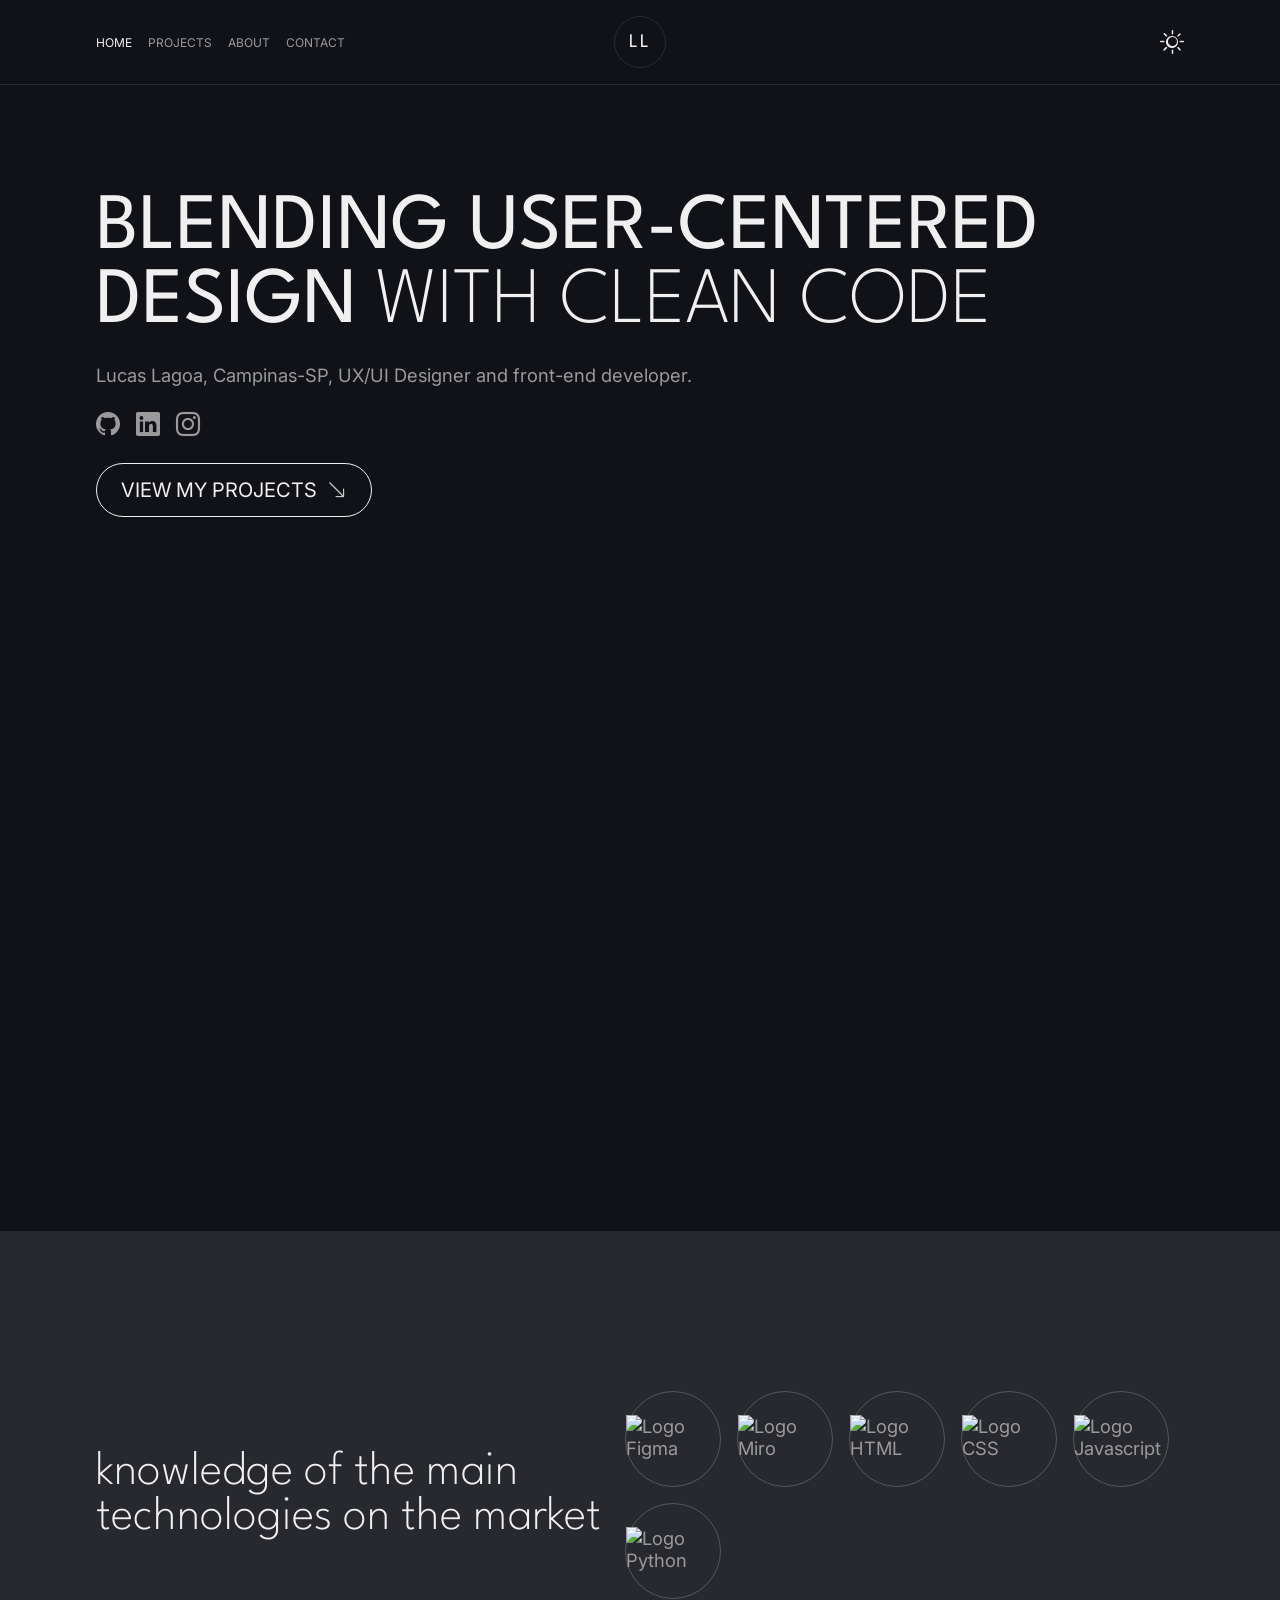
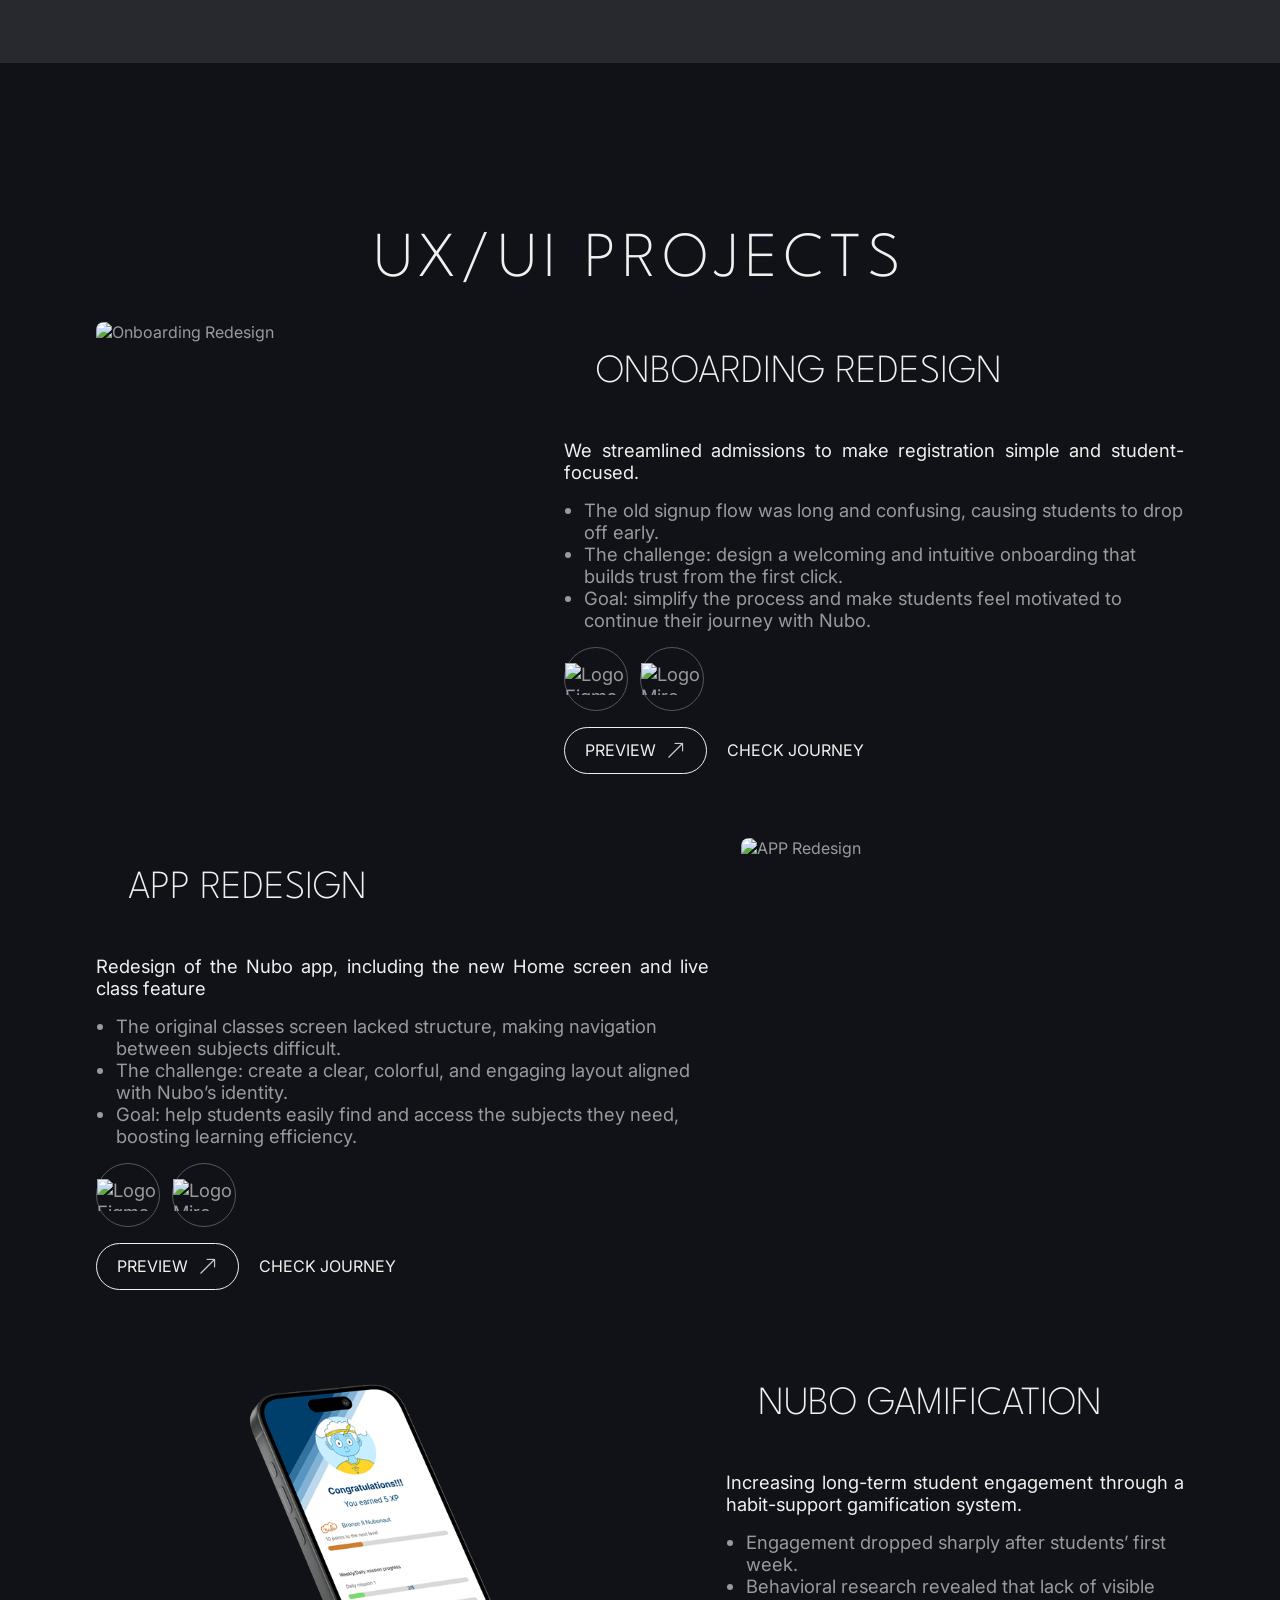
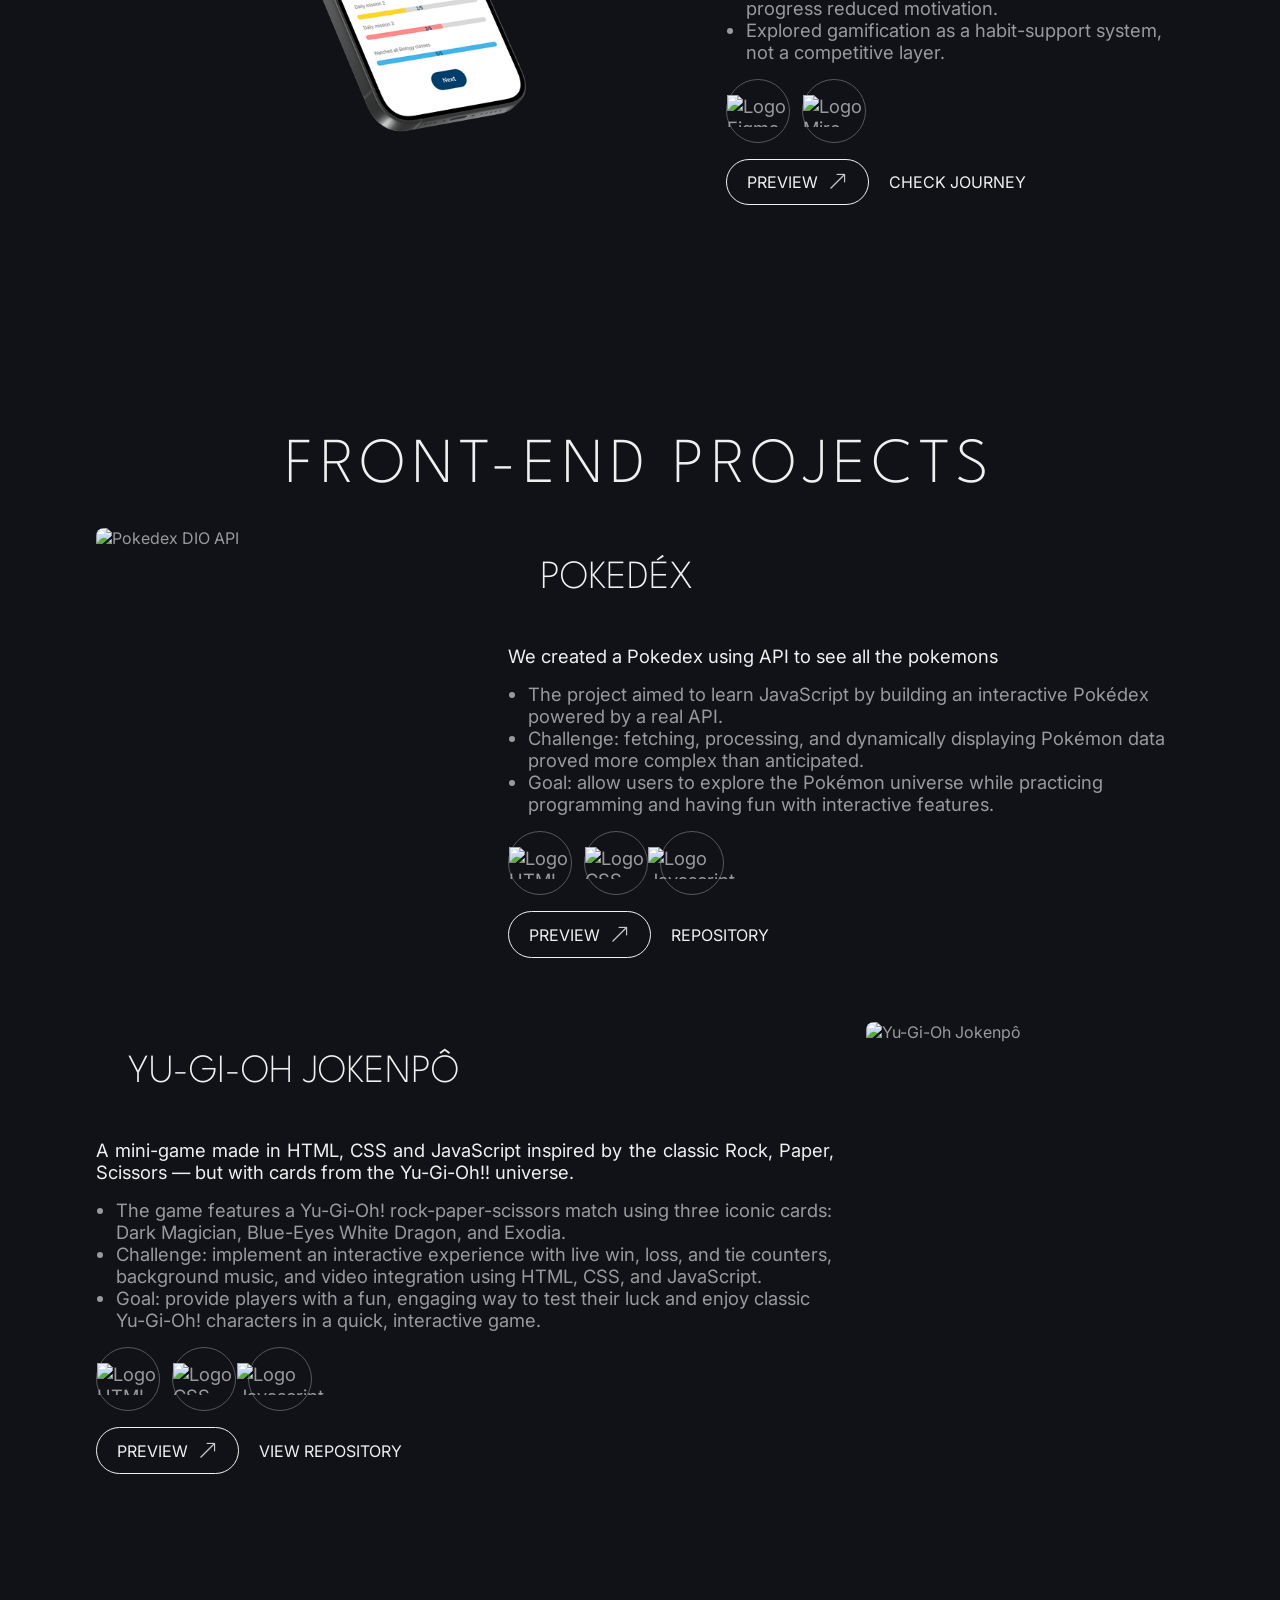
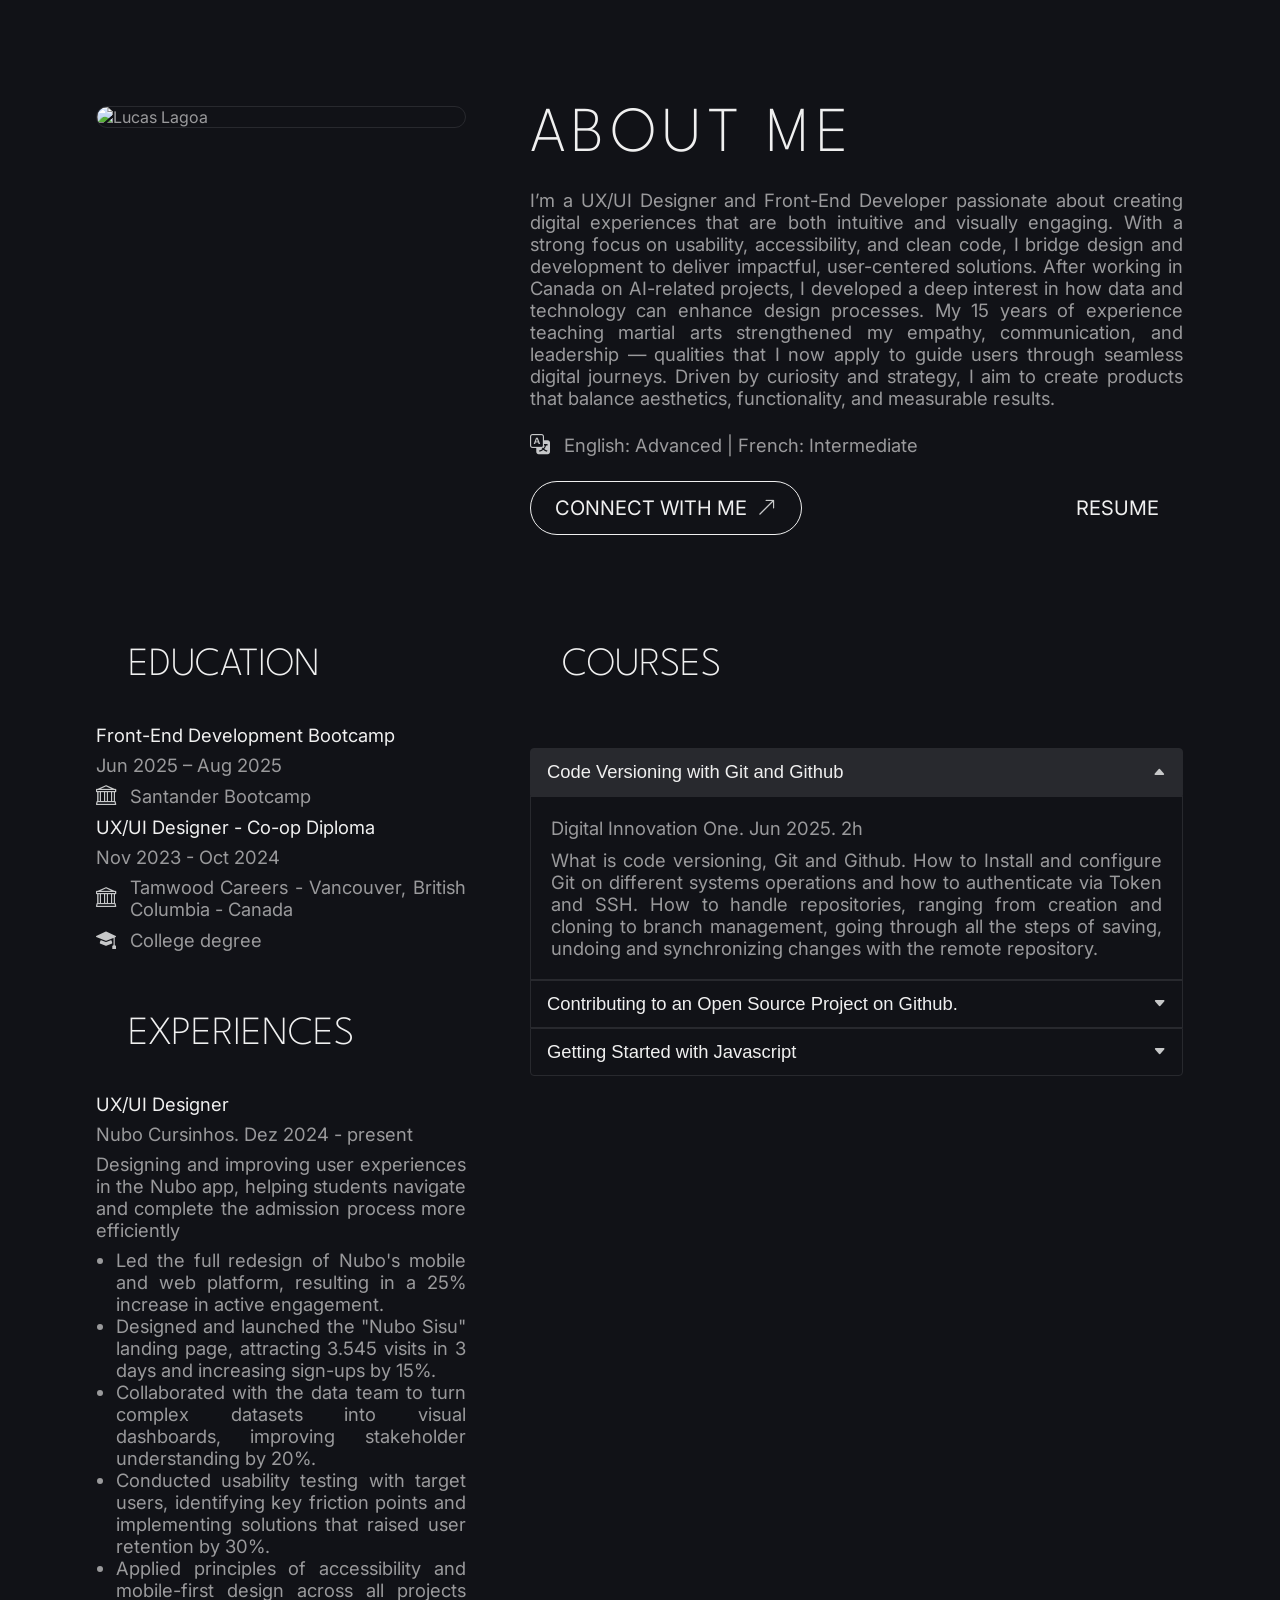
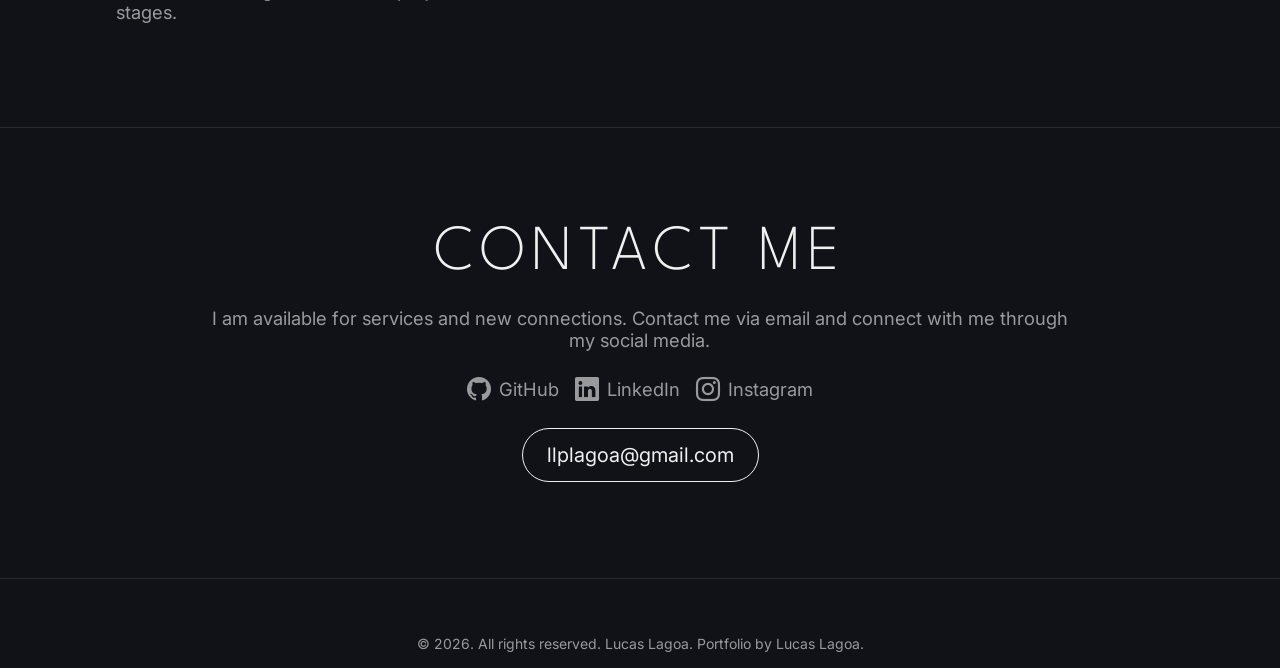
==== commit 6a87280f: "atualizando conforme feedbacks" ====
--- a/index.html
+++ b/index.html
@@ -8,7 +8,6 @@
   <meta property="og:image" content="https://i.imgur.com/bOkpEdp.png">
 
   <link rel="shortcut icon" href="assets/favicon_io/favicon-32x32.png" type="image/x-icon">
-  <link rel="preload" href="assets/img/icons/logo.png" as="image">
   <link rel="preconnect" href="https://fonts.googleapis.com">
   <link rel="preconnect" href="https://fonts.gstatic.com" crossorigin>
   <link rel="stylesheet" href="https://cdn.jsdelivr.net/npm/bootstrap-icons@1.10.5/font/bootstrap-icons.css">
@@ -53,8 +52,8 @@
       </ul>
     </nav>
     <div class="header__brand">
-      <a href="#home">
-        <img class="brand__logo" src="assets/img/icons/logo.png" alt="Logo Lucas Lagoa" height="64px" width="64px">
+      <a href="#home" class="brand__logo" aria-label="Lucas Lagoa home">
+        <span class="brand__initials" aria-hidden="true">LL</span>
       </a>
     </div>
     <div class="header__toggle">
@@ -117,9 +116,10 @@
         </a>
     </div>
     <div class="main__content2">
-      <iframe src="https://www.youtube.com/embed/VQRyt4yv8OM?si=fscezkJogO8AJyKV" title="YouTube video player" frameborder="0" loading="lazy" allow="accelerometer; autoplay; clipboard-write; encrypted-media; gyroscope; picture-in-picture; web-share" allowfullscreen></iframe>
-    </div>
+      <iframe width="1905" height="742" src="https://www.youtube.com/embed/yo9Uh4hh0ec" title="Nubo apresentacao" frameborder="0" allow="accelerometer; autoplay; clipboard-write; encrypted-media; gyroscope; picture-in-picture; web-share" referrerpolicy="strict-origin-when-cross-origin" allowfullscreen></iframe>
   </main>
+
+  
 
   <section class="ux__technologies">
     <h2>knowledge of the main technologies on the market</h2>
--- a/assets/css/styles.css
+++ b/assets/css/styles.css
@@ -196,8 +196,22 @@
 }
 
 .header__brand .brand__logo {
+  display: flex;
+  align-items: center;
+  justify-content: center;
   width: 3.25rem;
   height: 3.25rem;
+  border-radius: 50%;
+  border: 1px solid var(--primary-border-color);
+  color: var(--primary-color);
+  font-family: 'League Spartan', Tahoma, Geneva, Verdana, sans-serif;
+  font-weight: 400;
+  text-transform: uppercase;
+  letter-spacing: 0.1rem;
+}
+
+.brand__initials {
+  font-size: 1.2rem;
 }
 
 #toggleTheme {
@@ -205,10 +219,6 @@
   color: var(--primary-color);
   cursor: pointer;
   transition: ease-in-out .4s;
-}
-
-html[data-theme='light'] .brand__logo {
-  filter: invert(1);
 }
 
 /* ===== NAVIGATION COMPONENT ===== */
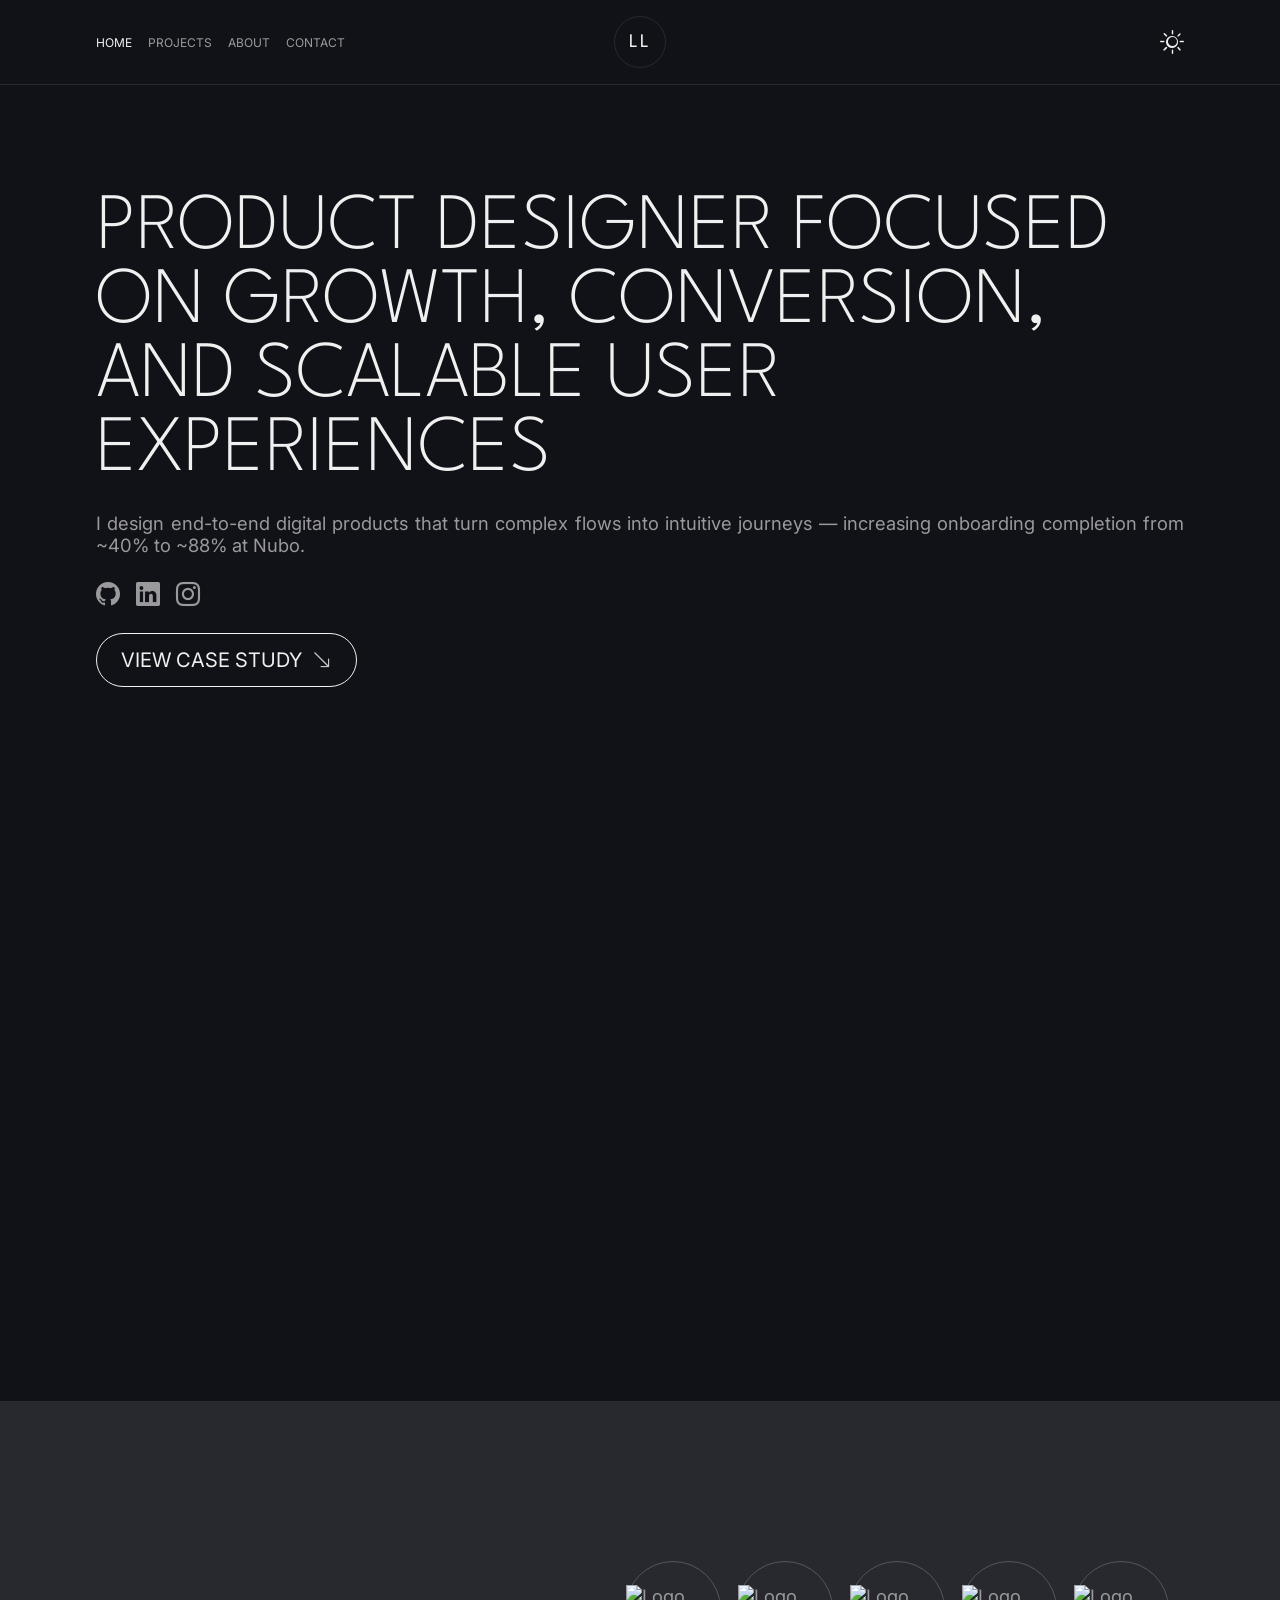
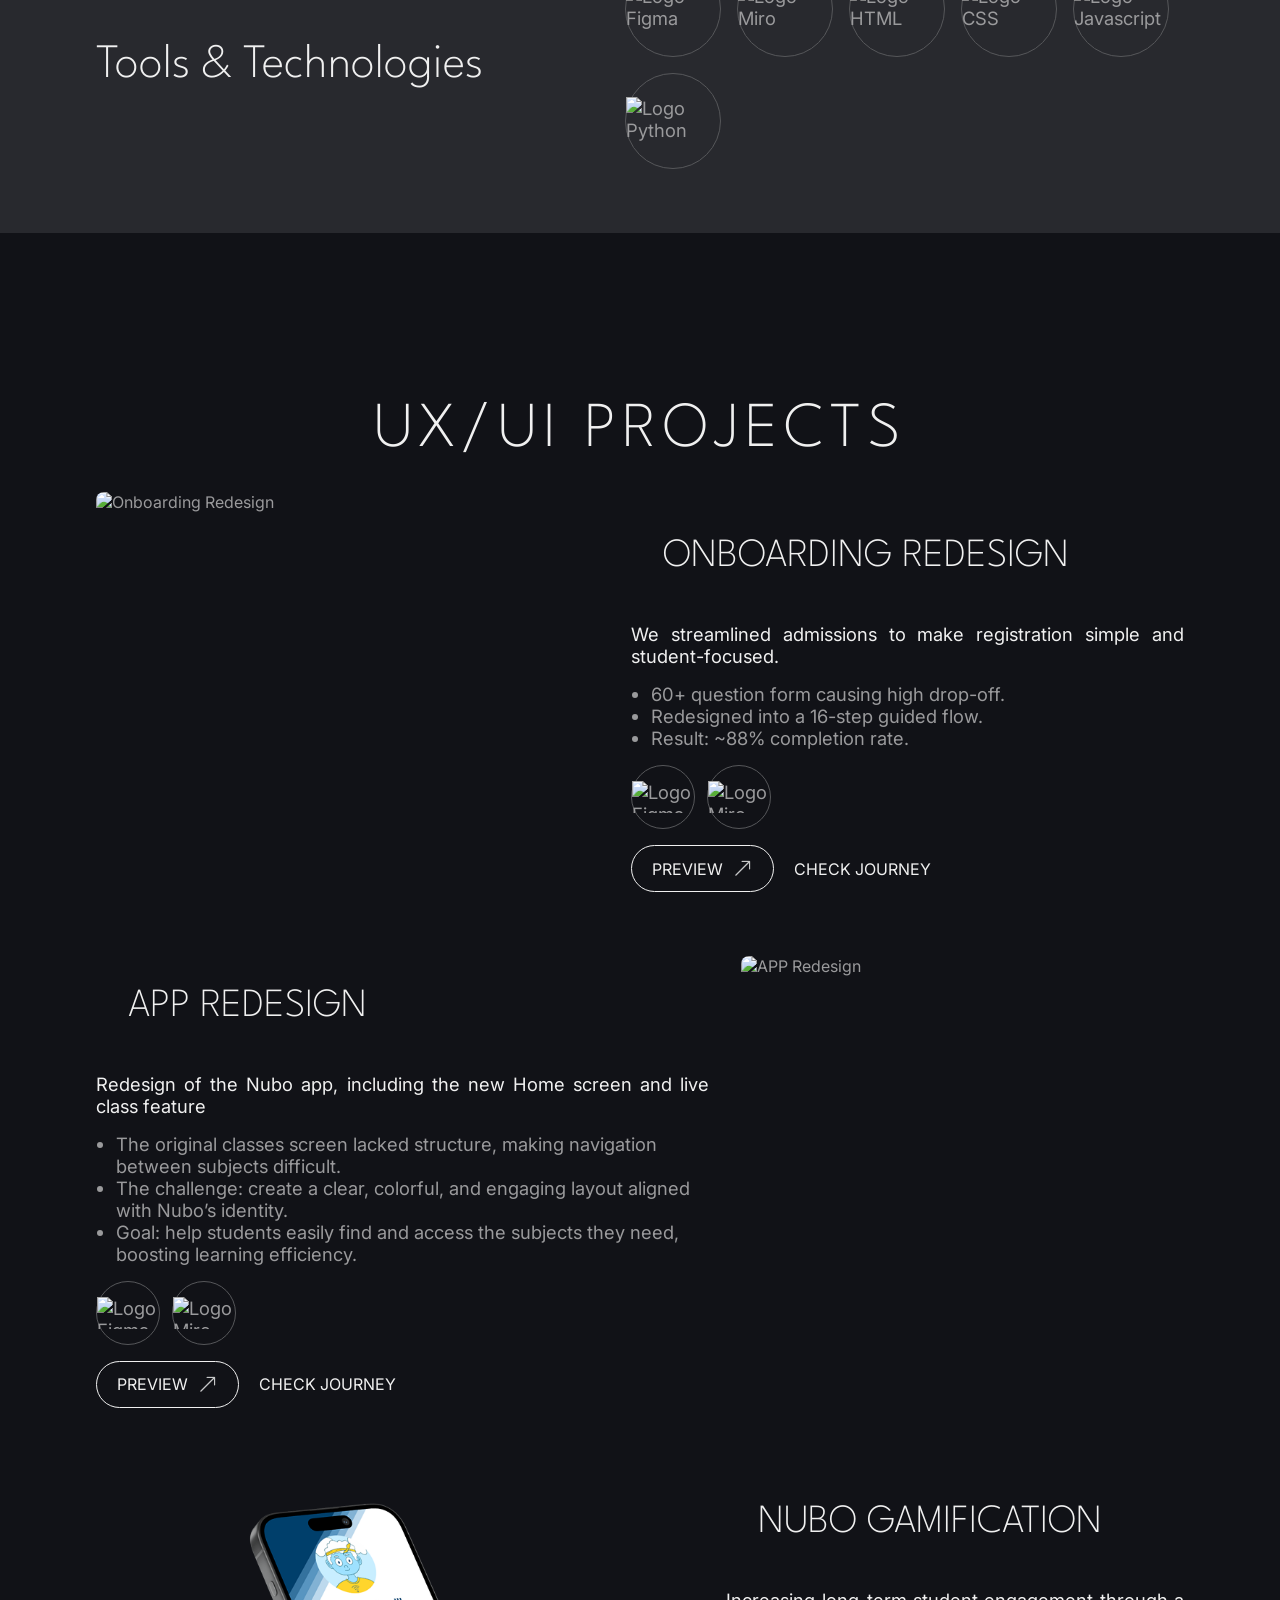
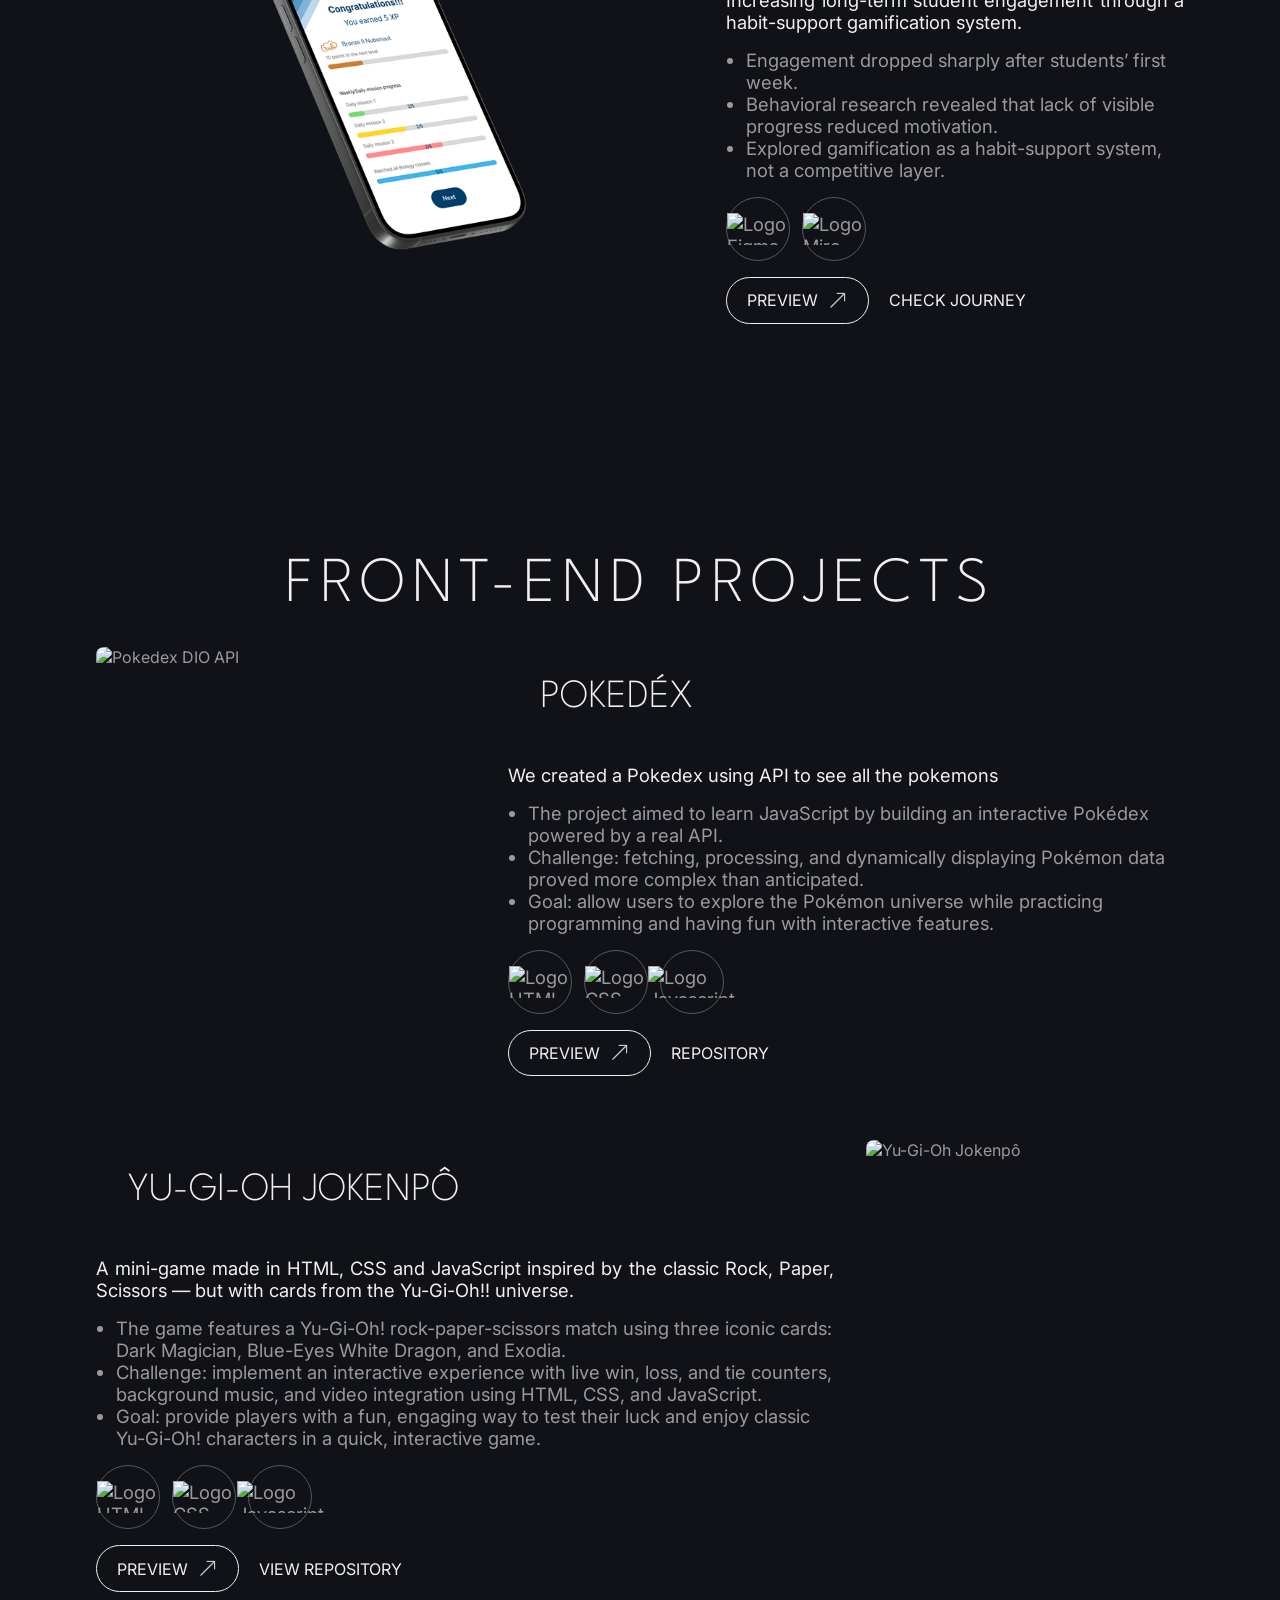
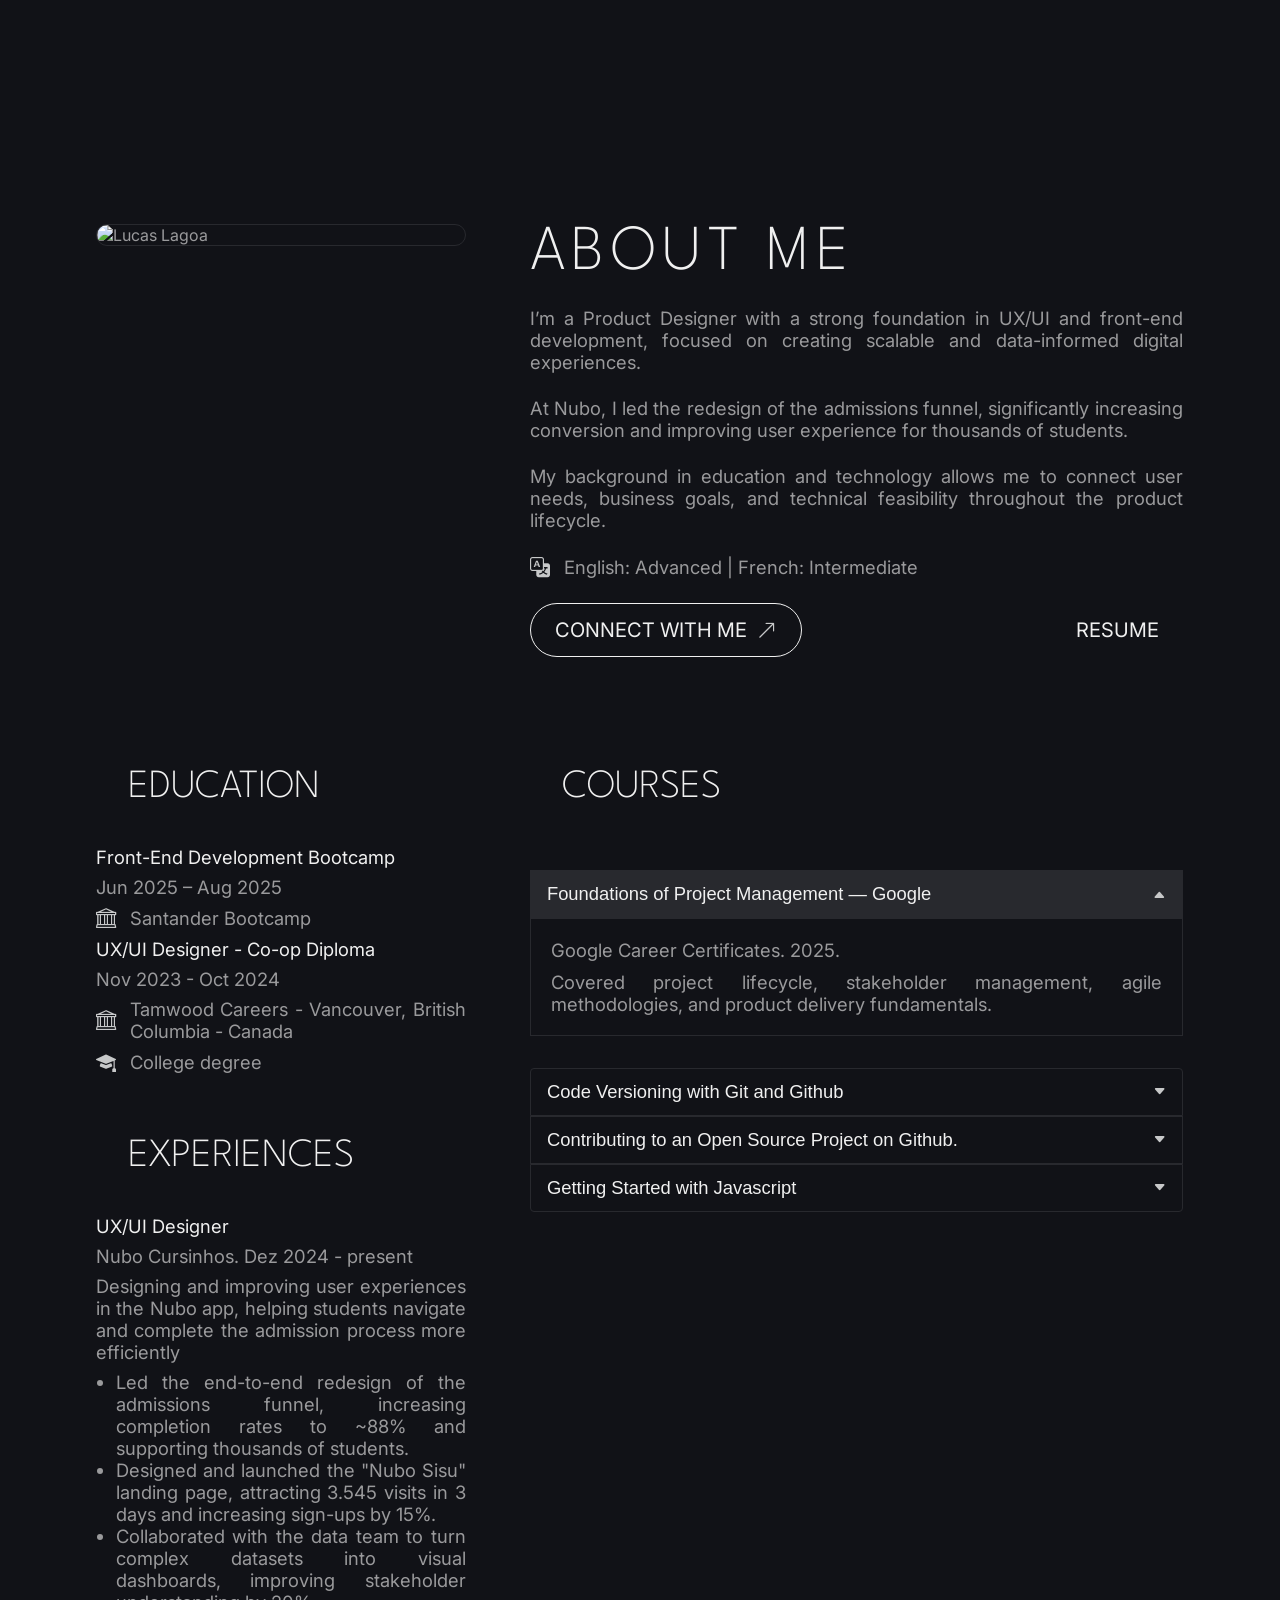
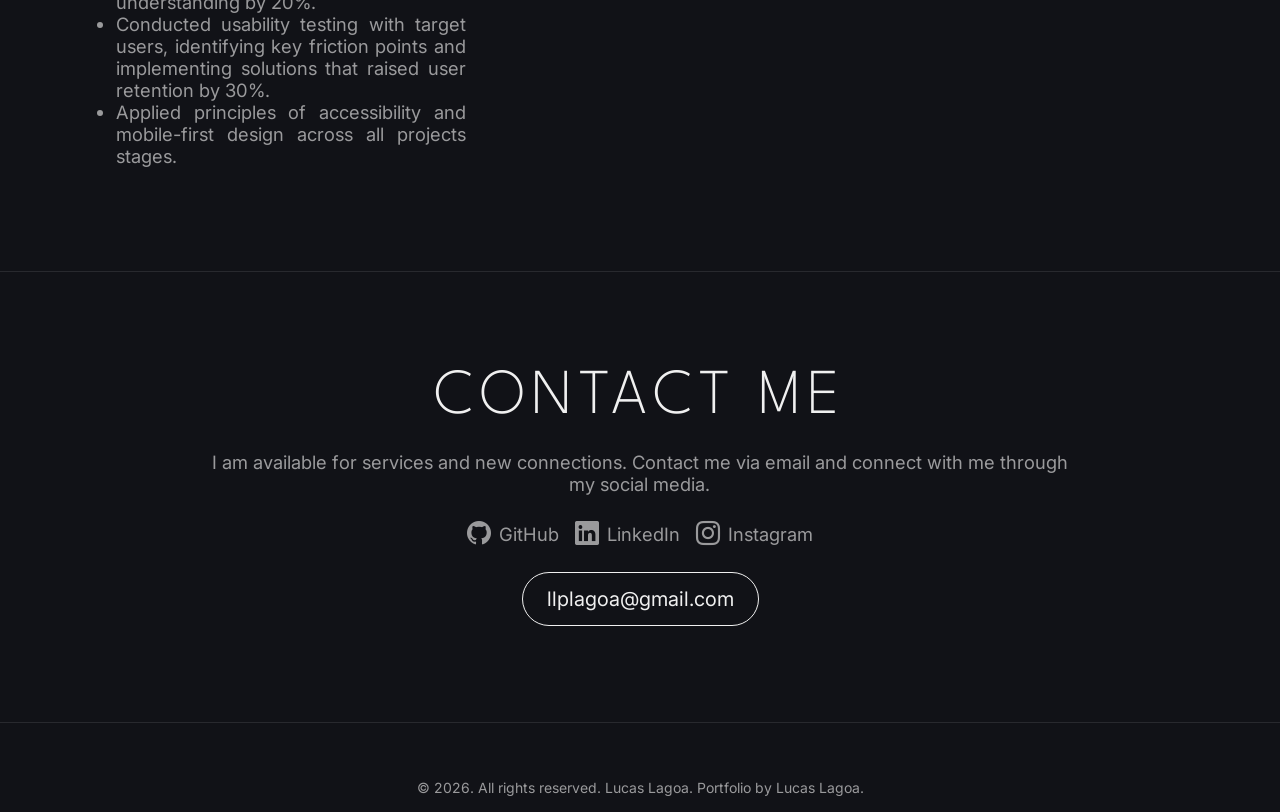
==== commit 8ae4e638: "More and mor improvemnts as Product Designer" ====
--- a/index.html
+++ b/index.html
@@ -91,8 +91,14 @@
 
   <main id="home">
     <div class="main__content1">
-      <h1><b>Blending user-centered design</b> with clean code</h1>
-      <p>Lucas Lagoa, Campinas-SP, UX/UI Designer and front-end developer.</p> 
+      <h1>
+        Product Designer focused on growth, conversion, and scalable user experiences
+      </h1>
+      
+      <p>
+        I design end-to-end digital products that turn complex flows into intuitive journeys — 
+        increasing onboarding completion from ~40% to ~88% at Nubo.
+      </p>
       <ul class="menu menu--social">
         <li>
           <a class="menu__link" href="https://github.com/llagoa" target="_blank" rel="noopener noreferrer">
@@ -111,7 +117,7 @@
         </li>
       </ul>
       <a href="#projetos-ux" class="btn btn--primary">
-          <span>View my projects</span>
+          <span>View case study</span>
           <i class="bi bi-arrow-down-right"></i>
         </a>
     </div>
@@ -122,7 +128,7 @@
   
 
   <section class="ux__technologies">
-    <h2>knowledge of the main technologies on the market</h2>
+    <h2>Tools & Technologies</h2>
     <ul class="technologies__list">
       <li class="technologies__item">
         <img class="technologies__logo" src="assets/img/icons/Figma.png" alt="Logo Figma">
@@ -154,9 +160,9 @@
           <h3 class="card__title">Onboarding Redesign</h3>
           <p class="card__description">We streamlined admissions to make registration simple and student-focused.</p>
           <ul class="card__list">
-            <li class="card__item">The old signup flow was long and confusing, causing students to drop off early.</li>
-            <li class="card__item">The challenge: design a welcoming and intuitive onboarding that builds trust from the first click.</li>
-            <li class="card__item">Goal: simplify the process and make students feel motivated to continue their journey with Nubo.</li>
+            <li class="card__item">60+ question form causing high drop-off.</li>
+            <li class="card__item">Redesigned into a 16-step guided flow.</li>
+            <li class="card__item">Result: ~88% completion rate.</li>
           </ul>
           <ul class="technologies__list">
             <li class="technologies__item">
@@ -328,12 +334,17 @@
       <img class="about__photo" src="assets/img/profile/Mask group.png" alt="Lucas Lagoa">
       <div class="about__description">
         <h2>About me</h2>
-        <p>I’m a UX/UI Designer and Front-End Developer passionate about creating digital experiences that are both intuitive and visually engaging. 
-          With a strong focus on usability, accessibility, and clean code, I bridge design and development to deliver impactful, user-centered solutions.
-          After working in Canada on AI-related projects, I developed a deep interest in how data and technology can enhance design processes. 
-          My 15 years of experience teaching martial arts strengthened my empathy, communication, and leadership — qualities that I now apply to guide users through seamless digital journeys.          
-          Driven by curiosity and strategy, I aim to create products that balance aesthetics, functionality, and measurable results.
-        </p>  
+        <p>
+          I’m a Product Designer with a strong foundation in UX/UI and front-end development, focused on creating scalable and data-informed digital experiences.
+        </p>
+        
+        <p>
+          At Nubo, I led the redesign of the admissions funnel, significantly increasing conversion and improving user experience for thousands of students.
+        </p>
+        
+        <p>
+          My background in education and technology allows me to connect user needs, business goals, and technical feasibility throughout the product lifecycle.
+        </p>
         <div class="about__icons">
           <i class="bi bi-translate"></i>
           <span>English: Advanced | French: Intermediate</span>
@@ -379,7 +390,7 @@
                 helping students navigate and complete the admission process more efficiently
           </span>
           <ul class="about__list">
-                <li class="about__item">Led the full redesign of Nubo's mobile and web platform, resulting in a 25% increase in active engagement.</li>
+                <li class="about__item">Led the end-to-end redesign of the admissions funnel, increasing completion rates to ~88% and supporting thousands of students.</li>
                 <li class="about__item">Designed and launched the "Nubo Sisu" landing page, attracting 3.545 visits in 3 days and increasing sign-ups by 15%.</li>
                 <li class="about__item">Collaborated with the data team to turn complex datasets into visual dashboards, improving stakeholder understanding by 20%.</li>
                 <li class="about__item">Conducted usability testing with target users, identifying key friction points and implementing solutions that raised user retention by 30%.</li>
@@ -389,8 +400,20 @@
       </div>
       <div class="col2">
         <h3>Courses</h3>
+        <div class="accordion__item active">
+          <button class="accordion__header">
+            <span>Foundations of Project Management — Google</span>
+            <i class="bi bi-caret-down-fill"></i>
+          </button>
+          <div class="accordion__body">
+            <p>Google Career Certificates. 2025.</p>
+            <p>
+              Covered project lifecycle, stakeholder management, agile methodologies, and product delivery fundamentals.
+            </p>
+          </div>
+        </div>
         <div id="accordion">
-          <div class="accordion__item active">
+          <div class="accordion__item">
             <button class="accordion__header start">
               <span>Code Versioning with Git and Github</span>
               <i class="bi bi-caret-down-fill"></i>
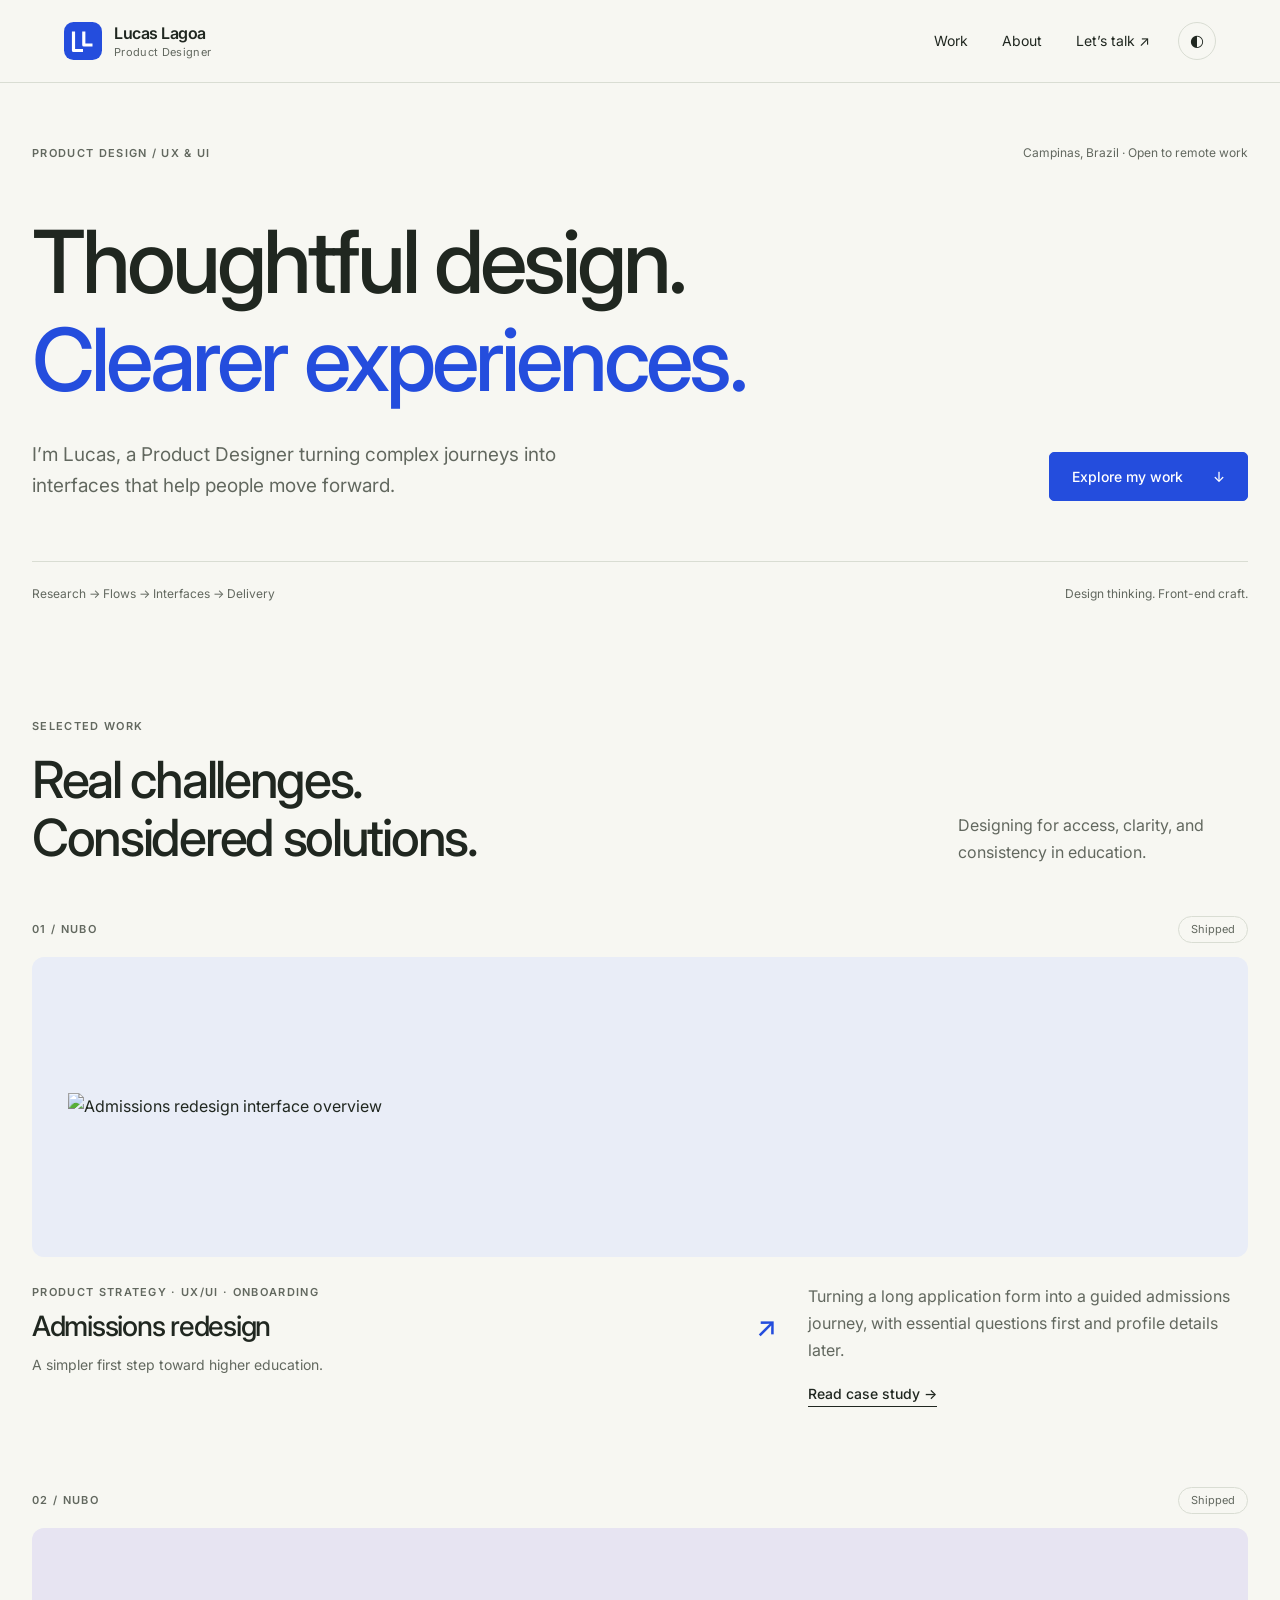
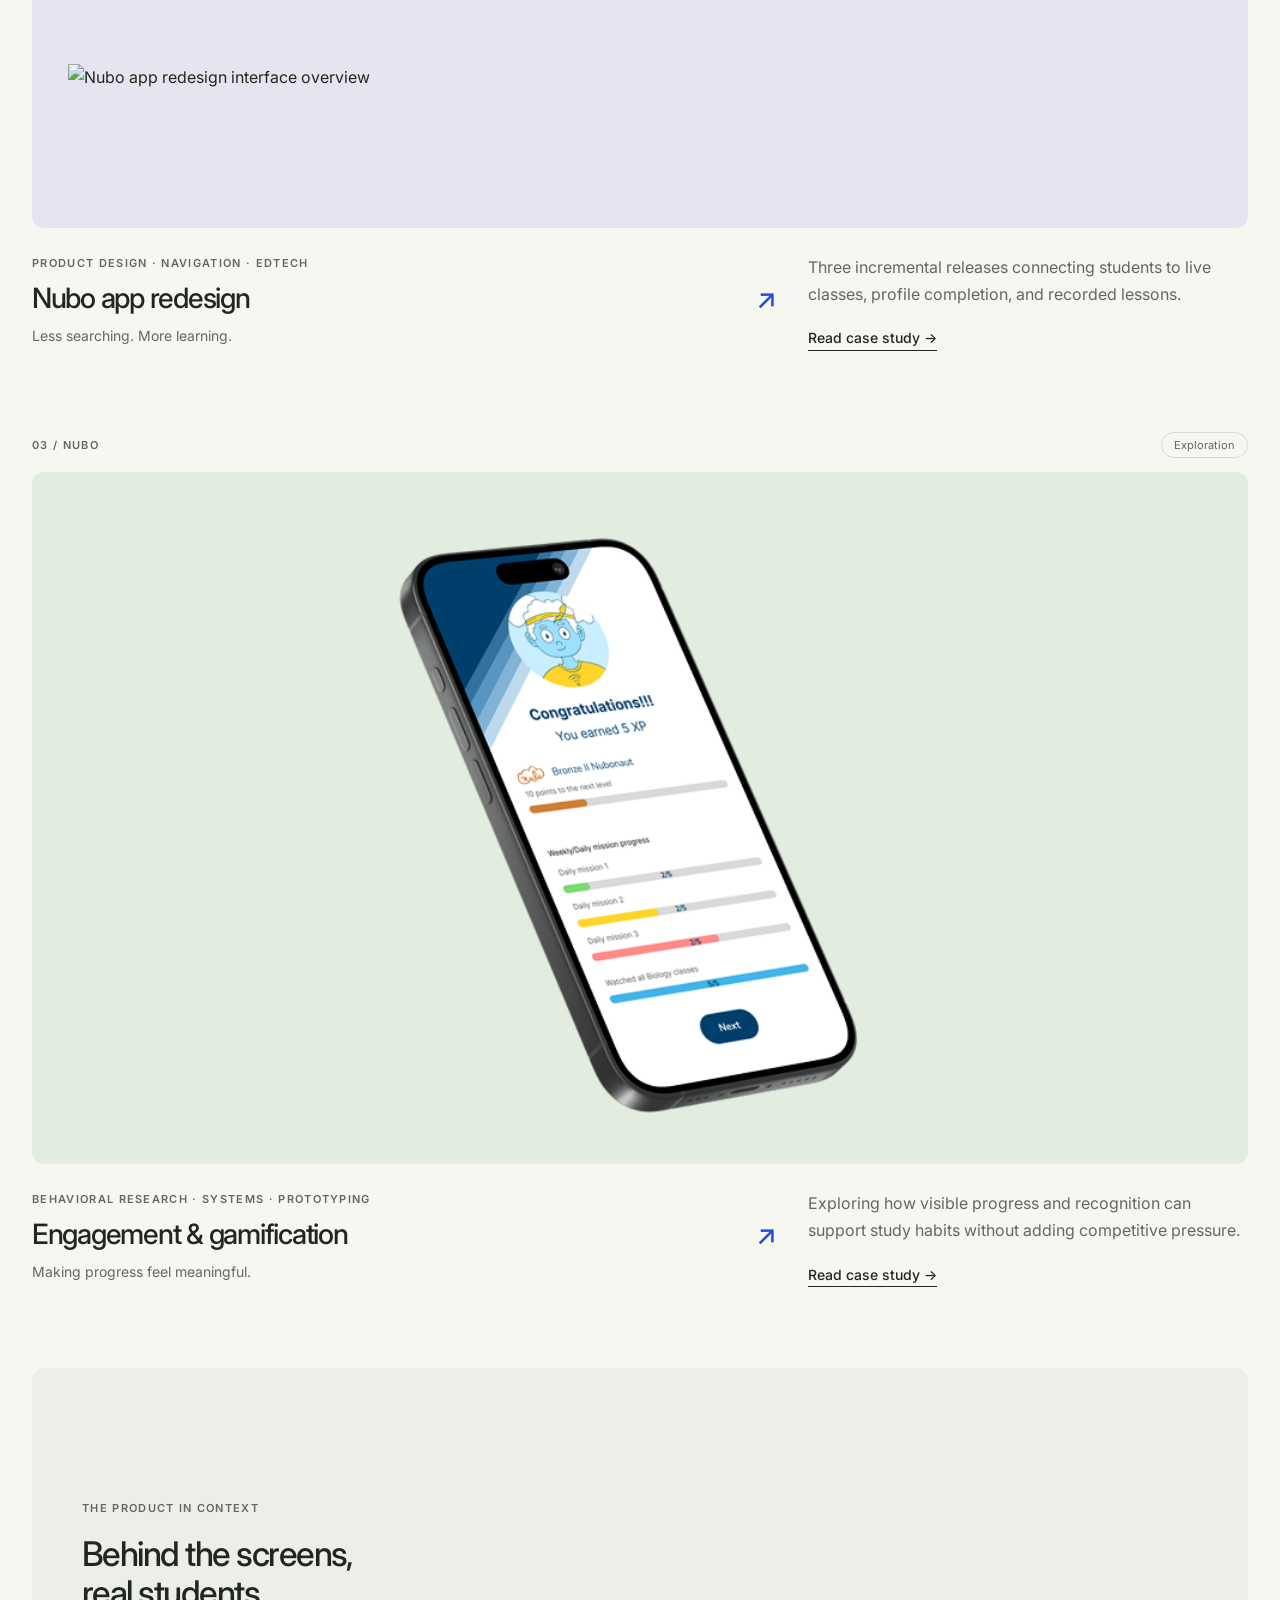
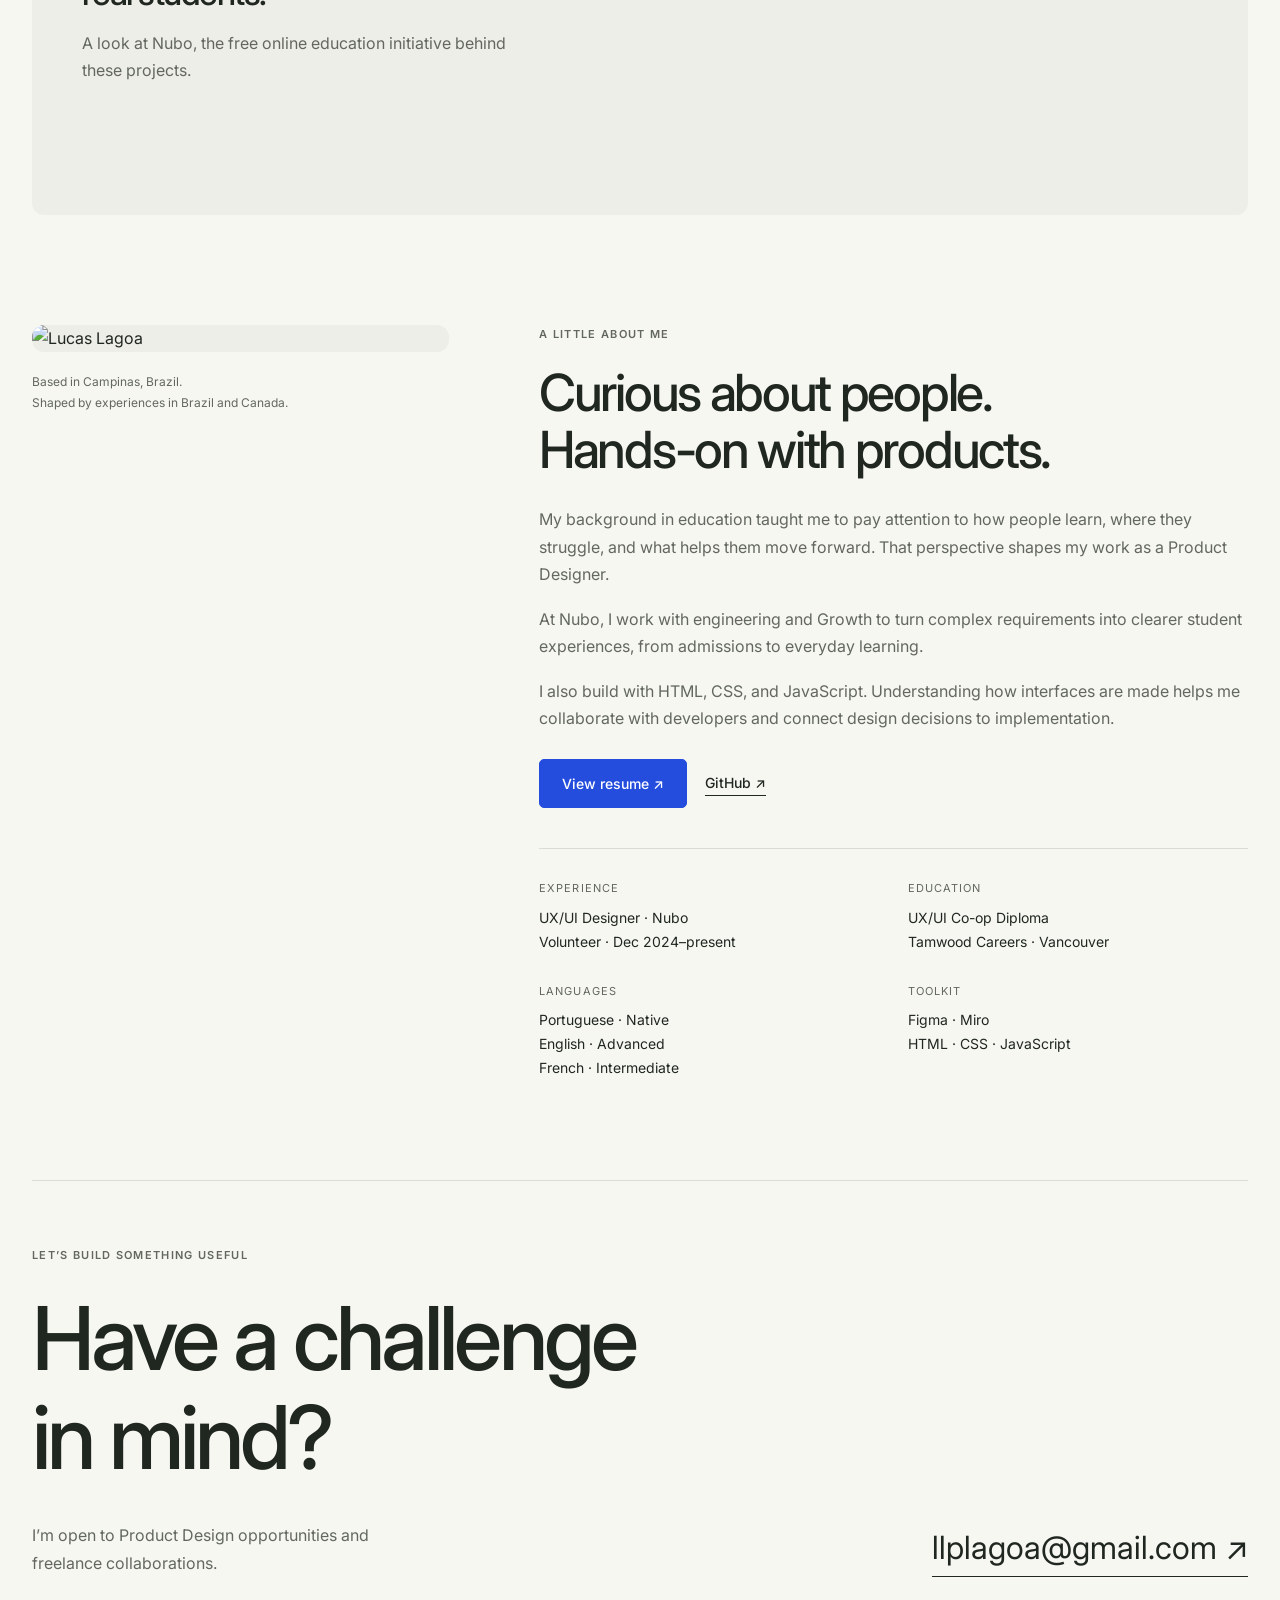
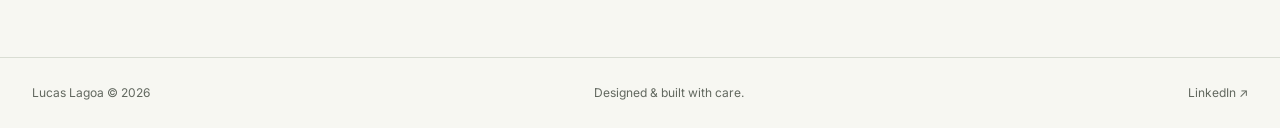
==== commit ad5f110f: "Redesign portfolio around product design case studies" ====
--- a/index.html
+++ b/index.html
@@ -1,501 +1,205 @@
 <!DOCTYPE html>
-<html lang="pt-BR" data-theme="dark">
+<html lang="en" data-theme="light">
 <head>
-  <meta charset="UTF-8">
-  <meta name="viewport" content="width=device-width, initial-scale=1.0">
-  <title>Lucas Lagoa | UX/UI and Front-end Portfolio</title>
-  <meta name="description" content="Front-end developer Lucas Lagoa's portfolio to share projects and skills developed.">
-  <meta property="og:image" content="https://i.imgur.com/bOkpEdp.png">
-
-  <link rel="shortcut icon" href="assets/favicon_io/favicon-32x32.png" type="image/x-icon">
-  <link rel="preconnect" href="https://fonts.googleapis.com">
-  <link rel="preconnect" href="https://fonts.gstatic.com" crossorigin>
-  <link rel="stylesheet" href="https://cdn.jsdelivr.net/npm/bootstrap-icons@1.10.5/font/bootstrap-icons.css">
-  <link rel="stylesheet" href="assets/css/styles.css">
-
-  <!-- Google tag (gtag.js) -->
-  <script async src="https://www.googletagmanager.com/gtag/js?id=G-FYG88WPY8D"></script>
-  <script>
+<meta charset="UTF-8">
+<meta name="viewport" content="width=device-width, initial-scale=1.0">
+<title>Lucas Lagoa | Product Designer</title>
+<meta name="description" content="Product designer connecting user needs, thoughtful interfaces, and front-end craft. Explore selected work by Lucas Lagoa.">
+<meta property="og:image" content="https://i.imgur.com/bOkpEdp.png">
+<link rel="shortcut icon" href="assets/img/monogram.svg" type="image/svg+xml">
+<link rel="preconnect" href="https://fonts.googleapis.com">
+<link rel="preconnect" href="https://fonts.gstatic.com" crossorigin>
+<link rel="stylesheet" href="https://cdn.jsdelivr.net/npm/bootstrap-icons@1.10.5/font/bootstrap-icons.css">
+<link rel="stylesheet" href="assets/css/styles.css">
+<!-- Google tag (gtag.js) -->
+<script async src="https://www.googletagmanager.com/gtag/js?id=G-FYG88WPY8D">
+</script>
+<script>
     window.dataLayer = window.dataLayer || [];
     function gtag(){dataLayer.push(arguments);}
     gtag('js', new Date());
 
     gtag('config', 'G-FYG88WPY8D');
   </script>
-
 </head>
-<body>
-  <a href="#home" class="skip-link">Skip to main content</a>
-  <header class="header">
-    <nav class="header__nav">
-      <ul class="menu menu--principal">
-        <li class="menu__item">
-          <a class="menu__link active" href="#home">
-            <span class="menu__text">Home</span>
-          </a>
-        </li>
-        <li class="menu__item">
-          <a class="menu__link" href="#projetos-ux">
-            <span class="menu__text">Projects</span>
-          </a>
-        </li>
-        <li class="menu__item">
-          <a class="menu__link" href="#sobre">
-            <span class="menu__text">About</span>
-          </a>
-        </li>
-        <li class="menu__item">
-          <a class="menu__link" href="#contato">
-            <span class="menu__text">Contact</span>
-          </a>
-        </li>
-      </ul>
-    </nav>
-    <div class="header__brand">
-      <a href="#home" class="brand__logo" aria-label="Lucas Lagoa home">
-        <span class="brand__initials" aria-hidden="true">LL</span>
-      </a>
-    </div>
-    <div class="header__toggle">
-      <i id="toggleTheme" class="bi bi-sun" role="button" tabindex="0" aria-label="Toggle theme"></i>
-    </div>
-  </header>
-  <nav class="nav--mobile">
-    <ul class="menu menu--mobile">
-      <li class="menu__item">
-        <a class="menu__link active" href="#home">
-          <i class="menu__icon bi bi-house-door"></i>
-          <span class="menu__text">Home</span>
-        </a>
-      </li>
-      <li class="menu__item">
-        <a class="menu__link" href="#projetos-ux">
-          <i class="menu__icon bi bi-window-stack"></i>
-          <span class="menu__text">Projects</span>
-        </a>
-      </li>
-      <li class="menu__item">
-        <a class="menu__link" href="#sobre">
-          <i class="menu__icon bi bi-person"></i>
-          <span class="menu__text">About</span>
-        </a>
-      </li>
-      <li class="menu__item">
-        <a class="menu__link" href="#contato">
-          <i class="menu__icon bi bi-envelope"></i>
-          <span class="menu__text">Contact</span>
-        </a>
-      </li>
-    </ul>
-  </nav>
-
-  <main id="home">
-    <div class="main__content1">
-      <h1>
-        Product Designer focused on growth, conversion, and scalable user experiences
-      </h1>
-      
-      <p>
-        I design end-to-end digital products that turn complex flows into intuitive journeys — 
-        increasing onboarding completion from ~40% to ~88% at Nubo.
-      </p>
-      <ul class="menu menu--social">
-        <li>
-          <a class="menu__link" href="https://github.com/llagoa" target="_blank" rel="noopener noreferrer">
-            <i class="menu__icon bi bi-github"></i>
-          </a>
-        </li>
-        <li>
-          <a class="menu__link" href="https://www.linkedin.com/in/llplagoa" target="_blank" rel="noopener noreferrer">
-            <i class="menu__icon bi bi-linkedin"></i>
-          </a>
-        </li>
-        <li>
-          <a class="menu__link" href="https://www.instagram.com/llagoa/" target="_blank" rel="noopener noreferrer">
-            <i class="menu__icon bi bi-instagram"></i>
-          </a>
-        </li>
-      </ul>
-      <a href="#projetos-ux" class="btn btn--primary">
-          <span>View case study</span>
-          <i class="bi bi-arrow-down-right"></i>
-        </a>
-    </div>
-    <div class="main__content2">
-      <iframe width="1905" height="742" src="https://www.youtube.com/embed/yo9Uh4hh0ec" title="Nubo apresentacao" frameborder="0" allow="accelerometer; autoplay; clipboard-write; encrypted-media; gyroscope; picture-in-picture; web-share" referrerpolicy="strict-origin-when-cross-origin" allowfullscreen></iframe>
-  </main>
-
-  
-
-  <section class="ux__technologies">
-    <h2>Tools & Technologies</h2>
-    <ul class="technologies__list">
-      <li class="technologies__item">
-        <img class="technologies__logo" src="assets/img/icons/Figma.png" alt="Logo Figma">
-      </li>
-      <li class="technologies__item">
-        <img class="technologies__logo" src="assets/img/icons/Miro.png" alt="Logo Miro">
-      </li>
-      <li class="technologies__item">
-        <img class="technologies__logo" src="assets/img/icons/Html.png" alt="Logo HTML">
-      </li>
-      <li class="technologies__item">
-        <img class="technologies__logo" src="assets/img/icons/Css.png" alt="Logo CSS">
-      </li>
-      <li class="technologies__item">
-        <img class="technologies__logo" src="assets/img/icons/Js.png" alt="Logo Javascript">
-      </li>
-      <li class="technologies__item">
-        <img class="technologies__logo" src="assets/img/icons/Python.png" alt="Logo Python">
-      </li>
-    </ul>
-  </section>
-
-  <section id="projetos-ux" class="projects">
-    <h2>UX/UI Projects</h2>
-    <div class="projects__container">
-      <div class="projects__card">
-        <img class="card__cover" src="assets/img/Mockups Nubo/Redesign AP.png" alt="Onboarding Redesign" width="600" height="400" loading="lazy">
-        <div class="card__body">
-          <h3 class="card__title">Onboarding Redesign</h3>
-          <p class="card__description">We streamlined admissions to make registration simple and student-focused.</p>
-          <ul class="card__list">
-            <li class="card__item">60+ question form causing high drop-off.</li>
-            <li class="card__item">Redesigned into a 16-step guided flow.</li>
-            <li class="card__item">Result: ~88% completion rate.</li>
-          </ul>
-          <ul class="technologies__list">
-            <li class="technologies__item">
-              <img class="technologies__logo" src="assets/img/icons/Figma.png" alt="Logo Figma">
-            </li>
-            <li class="technologies__item">
-              <img class="technologies__logo" src="assets/img/icons/Miro.png" alt="Logo Miro">
-            </li>
-          </ul>
-          <div class="card__buttons">
-            <a href="https://www.figma.com/proto/yCVNyeWdX6cvO3VZbRRoHL/Portolio-dev?page-id=3%3A382&node-id=34-5827&viewport=-4471%2C324%2C0.39&t=KhEmnXVoLDDeHvWz-1&scaling=min-zoom&content-scaling=fixed&starting-point-node-id=34%3A5782" target="_blank" rel="noopener noreferrer" class="btn btn--primary">
-              <span>Preview</span>
-              <i class="bi bi-arrow-up-right"></i>
-            </a>  
-            <a href="admissionredesign.html" class="btn">
-              <span>Check Journey</span> 
-            </a>
-          </div>
-        </div>
-      </div>
-      <div class="projects__card card--reverse">
-        <img class="card__cover" src="assets/img/Mockups Nubo/App redesign.png" alt="APP Redesign" width="600" height="400" loading="lazy">
-        <div class="card__body">
-          <h3 class="card__title">App Redesign</h3>
-          <p class="card__description">Redesign of the Nubo app, including the new Home screen and live class feature</p>
-          <ul class="card__list">
-            <li class="card__item">The original classes screen lacked structure, making navigation between subjects difficult.</li>
-            <li class="card__item">The challenge: create a clear, colorful, and engaging layout aligned with Nubo’s identity.</li>
-            <li class="card__item">Goal: help students easily find and access the subjects they need, boosting learning efficiency.</li>
-          </ul>
-          <ul class="technologies__list">
-            <li class="technologies__item">
-              <img class="technologies__logo" src="assets/img/icons/Figma.png" alt="Logo Figma">
-            </li>
-            <li class="technologies__item">
-              <img class="technologies__logo" src="assets/img/icons/Miro.png" alt="Logo Miro">
-            </li>
-          </ul>
-          <div class="card__buttons">
-            <a href="https://www.figma.com/proto/yCVNyeWdX6cvO3VZbRRoHL/Portolio-dev?page-id=59%3A6660&node-id=59-6796&viewport=212%2C82%2C0.22&t=1q5jx1Z2L1ho9Eb5-1&scaling=min-zoom&content-scaling=fixed" target="_blank" rel="noopener noreferrer" class="btn btn--primary">
-              <span>Preview</span>
-              <i class="bi bi-arrow-up-right"></i>
-            </a>
-            <a href="appredesign.html" class="btn">
-              <span>Check Journey</span>
-            </a>  
-          </div>
-        </div>
-      </div>
-      <div class="projects__card">
-        <img class="card__cover" src="assets/Gamefication/Mainview.png" alt="Gamification Screen" width="600" height="400" loading="lazy">
-
-      <div class="card__body">
-        <h3 class="card__title">Nubo Gamification</h3>
-
-        <p class="card__description">
-          Increasing long-term student engagement through a habit-support gamification system.
-        </p>
-
-        <ul class="card__list">
-          <li class="card__item">
-            Engagement dropped sharply after students’ first week.
-          </li>
-          <li class="card__item">
-            Behavioral research revealed that lack of visible progress reduced motivation.
-          </li>
-          <li class="card__item">
-            Explored gamification as a habit-support system, not a competitive layer.
-          </li>
-        </ul>
-
-        <ul class="technologies__list">
-          <li class="technologies__item">
-            <img class="technologies__logo" src="assets/img/icons/Figma.png" alt="Logo Figma">
-          </li>
-          <li class="technologies__item">
-            <img class="technologies__logo" src="assets/img/icons/Miro.png" alt="Logo Miro">
-          </li>
-        </ul>
-
-        <div class="card__buttons">
-          <a href="https://www.figma.com/proto/ZeGi5EsvxrsYRGLbBGm15j/Gamefica%C3%A7%C3%A3o?page-id=90%3A270&node-id=198-7450&p=f&viewport=964%2C-7028%2C0.18&t=HkUE8OsLVyzevtdl-1&scaling=min-zoom&content-scaling=fixed&starting-point-node-id=198%3A7450" 
-             target="_blank" 
-             rel="noopener noreferrer" class="btn btn--primary">
-              <span>Preview</span>
-              <i class="bi bi-arrow-up-right"></i>
-            </a>
-
-          <a href="gamification.html" class="btn">
-              <span>Check Journey</span>
-            </a>
-
-        </div>
-      </div>
-      </div>
-    </div>
-  </section>
-
-  <section id="projetos-fe" class="projects">
-    <h2>Front-End Projects</h2>
-    <div class="projects__container">
-      <div class="projects__card">
-        <img class="card__cover" src="assets/img/Front end gifs/pokemon.gif" alt="Pokedex DIO API" width="600" height="400" loading="lazy">
-        <div class="card__body">
-          <h3 class="card__title">Pokedéx</h3>
-          <p class="card__description">We created a Pokedex using API to see all the pokemons</p>
-          <ul class="card__list">
-            <li class="card__item">The project aimed to learn JavaScript by building an interactive Pokédex powered by a real API.</li>
-            <li class="card__item">Challenge: fetching, processing, and dynamically displaying Pokémon data proved more complex than anticipated.</li>
-            <li class="card__item">Goal: allow users to explore the Pokémon universe while practicing programming and having fun with interactive features.</li>
-          </ul>
-          <ul class="technologies__list">
-            <li class="technologies__item">
-              <img class="technologies__logo" src="assets/img/icons/Html.png" alt="Logo HTML">
-            </li>
-            <li class="technologies__item">
-              <img class="technologies__logo" src="assets/img/icons/Css.png" alt="Logo CSS">
-            </li>
-            <li class="technologies__item">
-              <img class="technologies__logo" src="assets/img/icons/Js.png" alt="Logo Javascript">
-            </li>
-          </ul>
-          <div class="card__buttons">
-            <a href="https://llagoa.github.io/Pokedex-Dio/" target="_blank" rel="noopener noreferrer" class="btn btn--primary">
-              <span>Preview</span>
-              <i class="bi bi-arrow-up-right"></i>
-            </a> 
-            <a href="https://github.com/llagoa/Pokedex-Dio" target="_blank" rel="noopener noreferrer" class="btn">
-              <span>Repository</span>
-            </a> 
-          </div>
-        </div>
-      </div>
-      <div class="projects__card card--reverse">
-        <img class="card__cover" src="assets/img/Front end gifs/yugioh.gif" alt="Yu-Gi-Oh Jokenpô" width="600" height="400" loading="lazy">
-        <div class="card__body">
-          <h3 class="card__title">Yu-Gi-Oh Jokenpô</h3>
-          <p class="card__description">A mini-game made in HTML, CSS and JavaScript inspired by the classic Rock, Paper, Scissors — but with cards from the Yu-Gi-Oh!! universe.</p>
-          <ul class="card__list">
-            <li class="card__item">The game features a Yu-Gi-Oh! rock-paper-scissors match using three iconic cards: Dark Magician, Blue-Eyes White Dragon, and Exodia.</li>
-            <li class="card__item">Challenge: implement an interactive experience with live win, loss, and tie counters, background music, and video integration using HTML, CSS, and JavaScript.</li>
-            <li class="card__item">Goal: provide players with a fun, engaging way to test their luck and enjoy classic Yu-Gi-Oh! characters in a quick, interactive game.</li>
-          </ul>
-          <ul class="technologies__list">
-            <li class="technologies__item">
-              <img class="technologies__logo" src="assets/img/icons/Html.png" alt="Logo HTML">
-            </li>
-            <li class="technologies__item">
-              <img class="technologies__logo" src="assets/img/icons/Css.png" alt="Logo CSS">
-            </li>
-            <li class="technologies__item">
-              <img class="technologies__logo" src="assets/img/icons/Js.png" alt="Logo Javascript">
-            </li>
-          </ul>
-          <div class="card__buttons">
-            <a href="https://llagoa.github.io/yu-gi-oh-jokenpo/" target="_blank" rel="noopener noreferrer" class="btn btn--primary">
-              <span>Preview</span>
-              <i class="bi bi-arrow-up-right"></i>
-            </a>
-            <a href="https://github.com/llagoa/yu-gi-oh-jokenpo" target="_blank" rel="noopener noreferrer" class="btn">
-              <span>View Repository</span>
-            </a>  
-          </div>
-        </div>
-  </section>
-
-  <section id="sobre" class="about">
-    <div class="about__content1">
-      <img class="about__photo" src="assets/img/profile/Mask group.png" alt="Lucas Lagoa">
-      <div class="about__description">
-        <h2>About me</h2>
-        <p>
-          I’m a Product Designer with a strong foundation in UX/UI and front-end development, focused on creating scalable and data-informed digital experiences.
-        </p>
-        
-        <p>
-          At Nubo, I led the redesign of the admissions funnel, significantly increasing conversion and improving user experience for thousands of students.
-        </p>
-        
-        <p>
-          My background in education and technology allows me to connect user needs, business goals, and technical feasibility throughout the product lifecycle.
-        </p>
-        <div class="about__icons">
-          <i class="bi bi-translate"></i>
-          <span>English: Advanced | French: Intermediate</span>
-        </div>
-        <div class="description__buttons">
-          <a href="https://www.linkedin.com/in/llplagoa" target="_blank" rel="noopener noreferrer" class="btn btn--primary">
-              <span>Connect with me</span>
-              <i class="bi bi-arrow-up-right"></i>
-            </a>
-          <a href="assets/files/Lucas_Lagoa_UX.pdf" download class="btn">
-              <span>Resume</span>
-            </a>
-        </div>
-      </div>
-    </div>
-
-    <div class="about__content2">
-      <div class="col1">
-        <div class="row1">
-          <h3>Education</h3>
-          <h4>Front-End Development Bootcamp</h4>
-          <span>Jun 2025 – Aug 2025</span>
-          <div class="about__icons">
-            <i class="bi bi-bank"></i>
-            <span>Santander Bootcamp</span>
-          </div>
-          <h4>UX/UI Designer - Co-op Diploma</h4>
-          <span>Nov 2023 - Oct 2024</span>
-          <div class="about__icons">
-            <i class="bi bi-bank"></i>
-            <span>Tamwood Careers - Vancouver, British Columbia - Canada</span>
-          </div>
-           <div class="about__icons">
-            <i class="bi bi-mortarboard-fill"></i>
-            <span>College degree</span>
-          </div>
-        </div>
-        <div class="row2">
-          <h3>Experiences</h3>
-          <h4>UX/UI Designer</h4>
-          <span>Nubo Cursinhos. Dez 2024 - present</span>
-          <span>Designing and improving user experiences in the Nubo app, 
-                helping students navigate and complete the admission process more efficiently
-          </span>
-          <ul class="about__list">
-                <li class="about__item">Led the end-to-end redesign of the admissions funnel, increasing completion rates to ~88% and supporting thousands of students.</li>
-                <li class="about__item">Designed and launched the "Nubo Sisu" landing page, attracting 3.545 visits in 3 days and increasing sign-ups by 15%.</li>
-                <li class="about__item">Collaborated with the data team to turn complex datasets into visual dashboards, improving stakeholder understanding by 20%.</li>
-                <li class="about__item">Conducted usability testing with target users, identifying key friction points and implementing solutions that raised user retention by 30%.</li>
-                <li class="about__item">Applied principles of accessibility and mobile-first design across all projects stages.</li>
-          </ul>
-        </div>
-      </div>
-      <div class="col2">
-        <h3>Courses</h3>
-        <div class="accordion__item active">
-          <button class="accordion__header">
-            <span>Foundations of Project Management — Google</span>
-            <i class="bi bi-caret-down-fill"></i>
-          </button>
-          <div class="accordion__body">
-            <p>Google Career Certificates. 2025.</p>
-            <p>
-              Covered project lifecycle, stakeholder management, agile methodologies, and product delivery fundamentals.
-            </p>
-          </div>
-        </div>
-        <div id="accordion">
-          <div class="accordion__item">
-            <button class="accordion__header start">
-              <span>Code Versioning with Git and Github</span>
-              <i class="bi bi-caret-down-fill"></i>
-            </button>
-            <div class="accordion__body">
-              <p>
-                Digital Innovation One. Jun 2025. 2h
-              </p>
-              <p>
-                What is code versioning, Git and Github. How to Install and configure Git on different systems operations 
-                and how to authenticate via Token and SSH. How to handle repositories, ranging from creation and 
-                cloning to branch management, going through all the steps of saving, undoing and synchronizing changes with 
-                the remote repository. 
-              </p>
-            </div>
-          </div>
-          <div class="accordion__item">
-            <button class="accordion__header">
-              <span>Contributing to an Open Source Project on Github.</span>
-              <i class="bi bi-caret-down-fill"></i>
-            </button>
-            <div class="accordion__body">
-              <p>
-                Digital Innovation One. Fev 2025. 1h.
-              </p>
-              <p>
-                Practical lab on collaboration in open source projects.
-              </p>
-            </div>
-          </div>
-          <div class="accordion__item">
-            <button class="accordion__header end">
-              <span>Getting Started with Javascript</span>
-              <i class="bi bi-caret-down-fill"></i>
-            </button>
-            <div class="accordion__body end">
-              <p>
-                Digital Innovation One. Jul 2025. 3h.
-              </p>
-              <p>
-                Learning basic Javascript functions in practice with real exercises.
-              </p>
-            </div>
-          </div>
-        </div>
-  </section>
-  
-  <section id="contato" class="contact">
-    <h2>Contact me</h2>
-    <p>I am available for services and new connections. 
-      Contact me via email and connect with me through my social media.
-    </p>
-    <ul class="menu menu--social">
-      <li>
-        <a class="menu__link" href="https://github.com/llagoa" target="_blank" rel="noopener noreferrer">
-          <i class="menu__icon bi bi-github"></i>
-          <span>GitHub</span>
-        </a>
-      </li>
-      <li>
-        <a class="menu__link" href="https://www.linkedin.com/in/llplagoa" target="_blank" rel="noopener noreferrer">
-          <i class="menu__icon bi bi-linkedin"></i>
-          <span>LinkedIn</span>
-        </a>
-      </li>
-      <li>
-        <a class="menu__link" href="https://www.instagram.com/llagoa/" target="_blank" rel="noopener noreferrer">
-          <i class="menu__icon bi bi-instagram"></i>
-          <span>Instagram</span>
-        </a>
-      </li>
-    </ul>
-    <a href="mailto:llplagoa@gmail.com" class="btn btn--primary">
-        <span class="email">llplagoa@gmail.com</span>
-      </a>
-  </section>
-
-  <footer>
-    <p>
-     © 2026. All rights reserved. Lucas Lagoa. Portfolio by <a href="https://github.com/llagoa">Lucas Lagoa</a>.
-    </p>
-  </footer>
-  <script src="assets/js/scripts.js"></script>
+<body class="home-page">
+<a class="skip-link" href="#home">Skip to main content</a>
+<header class="site-header">
+<a class="brand" href="index.html" aria-label="Lucas Lagoa home">
+<img src="assets/img/monogram.svg" alt="" width="38" height="38">
+<span>Lucas Lagoa<span class="brand-role">Product Designer</span>
+</span>
+</a>
+<nav aria-label="Main navigation">
+<a href="index.html#projetos-ux">Work</a>
+<a href="index.html#sobre">About</a>
+<a href="index.html#contato">Let’s talk <span aria-hidden="true">↗</span>
+</a>
+</nav>
+<button type="button" id="toggleTheme" aria-label="Switch to dark theme">◐</button>
+</header>
+<main id="home">
+<section class="hero">
+<div class="hero-meta">
+<span class="eyebrow">PRODUCT DESIGN / UX &amp; UI</span>
+<span>Campinas, Brazil · Open to remote work</span>
+</div>
+<h1>Thoughtful design.<br>
+<span>Clearer experiences.</span>
+</h1>
+<div class="hero-bottom">
+<p>I’m Lucas, a Product Designer turning complex journeys into interfaces that help people move forward.</p>
+<a class="btn btn--primary" href="#projetos-ux">Explore my work <span aria-hidden="true">↓</span>
+</a>
+</div>
+<div class="hero-foot">
+<span>Research → Flows → Interfaces → Delivery</span>
+<span>Design thinking. Front-end craft.</span>
+</div>
+</section>
+<section id="projetos-ux" class="selected-work">
+<div class="section-heading">
+<div>
+<p class="eyebrow">SELECTED WORK</p>
+<h2>Real challenges.<br>Considered solutions.</h2>
+</div>
+<p>Designing for access, clarity, and consistency in education.</p>
+</div>
+<article class="work-item">
+<div class="work-heading">
+<span class="eyebrow">01 / NUBO</span>
+<span class="status">Shipped</span>
+</div>
+<a class="work-image image-01" href="admissionredesign.html" aria-label="Read Admissions redesign">
+<img src="assets/img/Mockups Nubo/Redesign AP.png" alt="Admissions redesign interface overview" loading="lazy">
+</a>
+<div class="work-caption">
+<div>
+<p class="eyebrow">Product strategy · UX/UI · Onboarding</p>
+<h3>
+<a href="admissionredesign.html">Admissions redesign <span aria-hidden="true">↗</span>
+</a>
+</h3>
+<p class="work-tagline">A simpler first step toward higher education.</p>
+</div>
+<div>
+<p>Turning a long application form into a guided admissions journey, with essential questions first and profile details later.</p>
+<a class="text-link" href="admissionredesign.html">Read case study <span aria-hidden="true">→</span>
+</a>
+</div>
+</div>
+</article>
+<article class="work-item">
+<div class="work-heading">
+<span class="eyebrow">02 / NUBO</span>
+<span class="status">Shipped</span>
+</div>
+<a class="work-image image-02" href="appredesign.html" aria-label="Read Nubo app redesign">
+<img src="assets/img/Mockups Nubo/App redesign.png" alt="Nubo app redesign interface overview" loading="lazy">
+</a>
+<div class="work-caption">
+<div>
+<p class="eyebrow">Product design · Navigation · EdTech</p>
+<h3>
+<a href="appredesign.html">Nubo app redesign <span aria-hidden="true">↗</span>
+</a>
+</h3>
+<p class="work-tagline">Less searching. More learning.</p>
+</div>
+<div>
+<p>Three incremental releases connecting students to live classes, profile completion, and recorded lessons.</p>
+<a class="text-link" href="appredesign.html">Read case study <span aria-hidden="true">→</span>
+</a>
+</div>
+</div>
+</article>
+<article class="work-item">
+<div class="work-heading">
+<span class="eyebrow">03 / NUBO</span>
+<span class="status">Exploration</span>
+</div>
+<a class="work-image image-03" href="gamification.html" aria-label="Read Engagement & gamification">
+<img src="assets/Gamefication/Mainview.png" alt="Engagement & gamification interface overview" loading="lazy">
+</a>
+<div class="work-caption">
+<div>
+<p class="eyebrow">Behavioral research · Systems · Prototyping</p>
+<h3>
+<a href="gamification.html">Engagement & gamification <span aria-hidden="true">↗</span>
+</a>
+</h3>
+<p class="work-tagline">Making progress feel meaningful.</p>
+</div>
+<div>
+<p>Exploring how visible progress and recognition can support study habits without adding competitive pressure.</p>
+<a class="text-link" href="gamification.html">Read case study <span aria-hidden="true">→</span>
+</a>
+</div>
+</div>
+</article>
+</section>
+<section class="in-context">
+<div>
+<p class="eyebrow">THE PRODUCT IN CONTEXT</p>
+<h2>Behind the screens,<br>real students.</h2>
+<p>A look at Nubo, the free online education initiative behind these projects.</p>
+</div>
+<div class="video-wrap">
+<iframe src="https://www.youtube.com/embed/yo9Uh4hh0ec" title="Nubo presentation" loading="lazy" allow="accelerometer; autoplay; clipboard-write; encrypted-media; gyroscope; picture-in-picture" allowfullscreen>
+</iframe>
+</div>
+</section>
+<section id="sobre" class="about-section">
+<div class="portrait">
+<img src="assets/img/profile/Mask group.png" alt="Lucas Lagoa" loading="lazy">
+<p>Based in Campinas, Brazil.<br>Shaped by experiences in Brazil and Canada.</p>
+</div>
+<div>
+<p class="eyebrow">A LITTLE ABOUT ME</p>
+<h2>Curious about people.<br>Hands-on with products.</h2>
+<p>My background in education taught me to pay attention to how people learn, where they struggle, and what helps them move forward. That perspective shapes my work as a Product Designer.</p>
+<p>At Nubo, I work with engineering and Growth to turn complex requirements into clearer student experiences, from admissions to everyday learning.</p>
+<p>I also build with HTML, CSS, and JavaScript. Understanding how interfaces are made helps me collaborate with developers and connect design decisions to implementation.</p>
+<div class="description__buttons">
+<a class="btn btn--primary" href="assets/files/Lucas_Lagoa_UX.pdf" target="_blank" rel="noopener">View resume ↗</a>
+<a class="text-link" href="https://github.com/llagoa" target="_blank" rel="noopener">GitHub ↗</a>
+</div>
+<dl class="about-facts">
+<div>
+<dt>Experience</dt>
+<dd>UX/UI Designer · Nubo<br>Volunteer · Dec 2024–present</dd>
+</div>
+<div>
+<dt>Education</dt>
+<dd>UX/UI Co-op Diploma<br>Tamwood Careers · Vancouver</dd>
+</div>
+<div>
+<dt>Languages</dt>
+<dd>Portuguese · Native<br>English · Advanced<br>French · Intermediate</dd>
+</div>
+<div>
+<dt>Toolkit</dt>
+<dd>Figma · Miro<br>HTML · CSS · JavaScript</dd>
+</div>
+</dl>
+</div>
+</section>
+<section id="contato" class="contact-section">
+<p class="eyebrow">LET’S BUILD SOMETHING USEFUL</p>
+<h2>Have a challenge<br>in mind?</h2>
+<div class="contact-bottom">
+<p>I’m open to Product Design opportunities and freelance collaborations.</p>
+<a href="mailto:llplagoa@gmail.com">llplagoa@gmail.com <span aria-hidden="true">↗</span>
+</a>
+</div>
+</section>
+</main>
+<footer class="site-footer">
+<a href="index.html">Lucas Lagoa © 2026</a>
+<span>Designed &amp; built with care.</span>
+<a href="https://www.linkedin.com/in/llplagoa" target="_blank" rel="noopener noreferrer">LinkedIn ↗</a>
+</footer>
+<script src="assets/js/scripts.js">
+</script>
 </body>
-</html>+</html>
--- a/assets/css/styles.css
+++ b/assets/css/styles.css
@@ -1,958 +1,621 @@
-/* ===== IMPORTS ===== */
-@import url('https://fonts.googleapis.com/css2?family=Inter&display=swap');
-@import url('https://fonts.googleapis.com/css2?family=League+Spartan:wght@200;400&display=swap');
-
-/* ===== CSS VARIABLES ===== */
-:root, :root[data-theme='dark'] {
-  --primary-color: #F0F0F0;
-  --primary-bg-color: #111217;
-  --secondary-bg-color: #28292E;
-  --primary-border-color: #28292E;
-  --secondary-border-color: #56575A;
-  --title-color: #F0F0F0;
-  --text-color: #9A9A9C;
-  --link-color: #9A9A9C;
-  --icon-color: #C7C8C9;
+@import url('https://fonts.googleapis.com/css2?family=Inter:wght@400;500;600;700;800&display=swap');
+
+:root {
+  --bg:#f7f7f2;
+  --surface:#eeeee8;
+  --ink:#202720;
+  --muted:#62685f;
+  --line:#d9ddd3;
+  --accent:#244ddd;
+  --on-accent:#fff;
+  --image:#e9edf7;
+  --title-color:var(--ink);
+  --secondary-border-color:var(--line)}
+
+:root[data-theme=dark] {
+  --bg:#171c1b;
+  --surface:#232a28;
+  --ink:#f2f4ec;
+  --muted:#b0b9af;
+  --line:#3c4540;
+  --accent:#a9bcff;
+  --on-accent:#171c1b;
+  --image:#dce2ee}
+
+* {
+  box-sizing:border-box}
+html {
+  scroll-behavior:smooth;
+  scroll-padding-top:110px}
+body {
+  margin:0;
+  background:var(--bg);
+  color:var(--ink);
+  font-family:Inter,Arial,sans-serif;
+  font-size:16px;
+  line-height:1.7;
+  -webkit-font-smoothing:antialiased}
+a {
+  color:inherit;
+  text-decoration:none}
+button {
+  font:inherit}
+img {
+  max-width:100%;
+  height:auto;
+  display:block}
+h1,h2,h3,h4,p,figure,dl {
+  margin:0}
+h1,h2,h3 {
+  font-weight:500;
+  line-height:1.12;
+  letter-spacing:-.045em}
+h1 {
+  font-size:clamp(42px,6.8vw,94px)}
+h2 {
+  font-size:clamp(32px,4vw,52px)}
+h3 {
+  font-size:28px}
+p {
+  color:var(--muted)}
+p+p {
+  margin-top:18px}
+a:focus-visible,button:focus-visible {
+  outline:3px solid var(--accent);
+  outline-offset:6px}
+a:hover {
+  color:var(--accent)}
+::selection {
+  background:var(--accent);
+  color:var(--on-accent)}
+.skip-link {
+  position:fixed;
+  top:-100px;
+  left:20px;
+  z-index:100;
+  background:var(--ink);
+  color:var(--bg);
+  padding:12px}
+.skip-link:focus {
+  top:10px}
+.site-header {
+  max-width:1440px;
+  margin:auto;
+  padding:22px 5%;
+  display:flex;
+  align-items:center;
+  gap:28px;
+  border-bottom:1px solid var(--line);
+  background:var(--bg);
+  position:sticky;
+  top:0;
+  z-index:10}
+.brand {
+  display:flex;
+  align-items:center;
+  gap:12px;
+  font-weight:600;
+  line-height:1.4;
+  letter-spacing:-.03em}
+.brand-role {
+  display:block;
+  font-size:11px;
+  letter-spacing:.03em;
+  color:var(--muted);
+  font-weight:400}
+.site-header nav {
+  margin-left:auto;
+  display:flex;
+  gap:34px;
+  font-size:14px}
+.site-header button {
+  background:none;
+  border:1px solid var(--line);
+  border-radius:50%;
+  height:38px;
+  width:38px;
+  cursor:pointer;
+  color:var(--ink)}
+main {
+  max-width:1280px;
+  margin:auto;
+  padding:0 32px}
+.eyebrow {
+  text-transform:uppercase;
+  letter-spacing:.12em;
+  font-size:11px;
+  font-weight:600;
+  color:var(--muted)}
+.hero {
+  padding:60px 0 0}
+.hero-meta,.hero-foot,.hero-bottom,.section-heading,.work-heading,.work-caption,.contact-bottom,.site-footer,.case-topline {
+  display:flex;
+  justify-content:space-between;
+  gap:32px}
+.hero-meta {
+  font-size:12px;
+  color:var(--muted);
+  align-items:center}
+.hero h1 {
+  margin:50px 0 32px;
+  max-width:1100px}
+.hero h1 span {
+  color:var(--accent)}
+.hero-bottom {
+  align-items:end}
+.hero-bottom p {
+  max-width:530px;
+  font-size:19px;
+  line-height:1.6}
+.btn {
+  display:inline-flex;
+  align-items:center;
+  justify-content:center;
+  gap:30px;
+  border:1px solid var(--line);
+  padding:14px 22px;
+  border-radius:5px;
+  font-size:14px;
+  font-weight:500;
+  line-height:1.4}
+.btn--primary {
+  background:var(--accent);
+  color:var(--on-accent);
+  border-color:var(--accent)}
+.btn--primary:hover {
+  color:var(--on-accent);
+  filter:brightness(.9)}
+.hero-foot {
+  margin-top:60px;
+  padding:22px 0;
+  border-top:1px solid var(--line);
+  font-size:12px;
+  color:var(--muted)}
+.selected-work {
+  padding:90px 0 0}
+.section-heading {
+  align-items:end;
+  margin-bottom:50px}
+.section-heading h2 {
+  margin-top:16px}
+.section-heading>p {
+  max-width:290px}
+.work-item {
+  margin-bottom:80px}
+.work-heading {
+  margin-bottom:14px;
+  align-items:center}
+.status {
+  border:1px solid var(--line);
+  padding:3px 12px;
+  border-radius:20px;
+  font-size:11px;
+  color:var(--muted)}
+.work-image {
+  display:flex;
+  align-items:center;
+  justify-content:center;
+  background:var(--image);
+  border-radius:12px;
+  overflow:hidden;
+  padding:36px;
+  min-height:300px}
+.work-image img {
+  width:100%;
+  max-height:620px;
+  object-fit:contain;
+  transition:transform .35s}
+.work-image:hover img {
+  transform:scale(1.025)}
+.image-02 {
+  background:#e7e4f2}
+.image-03 {
+  background:#e2eddf}
+.work-caption {
+  padding-top:26px}
+.work-caption>div {
+  flex:1;
+  min-width:0}
+.work-caption>div+div {
+  max-width:440px}
+.work-caption h3 {
+  margin:10px 0}
+.work-caption h3 a {
+  display:flex;
+  justify-content:space-between;
+  gap:20px}
+.work-caption h3 span {
+  color:var(--accent)}
+.work-tagline {
+  font-size:14px}
+.text-link {
+  display:inline-block;
+  border-bottom:1px solid currentColor;
+  margin-top:18px;
+  font-size:14px;
+  font-weight:500}
+.in-context {
+  padding:50px;
+  background:var(--surface);
+  border-radius:12px;
+  display:grid;
+  grid-template-columns:1fr 1.3fr;
+  gap:50px;
+  align-items:center;
+  margin-bottom:110px}
+.in-context h2 {
+  font-size:34px;
+  margin:18px 0}
+.video-wrap {
+  aspect-ratio:16/9}
+.video-wrap iframe {
+  width:100%;
+  height:100%;
+  border:0;
+  border-radius:8px}
+.about-section {
+  display:grid;
+  grid-template-columns:1fr 1.7fr;
+  gap:90px;
+  padding:0 0 100px}
+.portrait img {
+  width:100%;
+  border-radius:12px;
+  background:var(--surface)}
+.portrait p {
+  font-size:12px;
+  margin-top:20px}
+.about-section h2 {
+  margin:20px 0 28px}
+.description__buttons {
+  display:flex;
+  flex-wrap:wrap;
+  align-items:center;
+  gap:18px;
+  margin-top:26px}
+.description__buttons .text-link {
+  margin-top:0}
+.about-facts {
+  display:grid;
+  grid-template-columns:1fr 1fr;
+  gap:28px;
+  margin-top:40px;
+  padding-top:30px;
+  border-top:1px solid var(--line)}
+dt {
+  font-size:11px;
+  text-transform:uppercase;
+  letter-spacing:.1em;
+  color:var(--muted);
+  margin-bottom:8px}
+dd {
+  margin:0;
+  font-size:14px}
+.contact-section {
+  border-top:1px solid var(--line);
+  padding:65px 0 80px}
+.contact-section h2 {
+  font-size:clamp(48px,7vw,88px);
+  margin:25px 0 35px}
+.contact-bottom {
+  align-items:end}
+.contact-bottom p {
+  max-width:370px}
+.contact-bottom>a {
+  font-size:clamp(18px,2.6vw,32px);
+  border-bottom:1px solid var(--ink)}
+.site-footer {
+  max-width:1280px;
+  margin:auto;
+  padding:25px 32px;
+  border-top:1px solid var(--line);
+  font-size:12px;
+  color:var(--muted)}
+.case-topline {
+  padding:30px 0;
+  font-size:12px;
+  color:var(--muted)}
+.case-layout {
+  display:grid;
+  grid-template-columns:180px minmax(0,1fr);
+  gap:50px}
+.case-index nav {
+  position:sticky;
+  top:120px;
+  max-height:calc(100vh - 145px);
+  overflow:auto;
+  padding-right:12px}
+.case-index .eyebrow {
+  margin:8px 0 20px}
+.case-index a {
+  display:block;
+  color:var(--muted);
+  font-size:12px;
+  line-height:1.5;
+  padding:8px 0;
+  border-bottom:1px solid var(--line)}
+.case-index a:hover {
+  color:var(--accent)}
+.case-content {
+  min-width:0;
+  padding-bottom:60px}
+.case-content section {
+  padding:44px 0;
+  border-top:1px solid var(--line)}
+.case-content .case-hero {
+  border:0;
+  padding:10px 0 50px}
+.case-content h1 {
+  font-size:clamp(38px,4.8vw,66px);
+  margin:18px 0 24px}
+.case-content h2 {
+  font-size:36px;
+  margin-bottom:26px}
+.case-content h3 {
+  font-size:24px;
+  margin:30px 0 16px}
+.case-content h4 {
+  margin:24px 0 12px}
+.case-content p,.case-content li {
+  font-size:16px;
+  line-height:1.8}
+.case-content strong {
+  color:var(--ink);
+  font-weight:600}
+.case-content ul,.case-content ol {
+  padding-left:24px}
+.case-content li {
+  padding-left:4px;
+  color:var(--muted);
+  margin:10px 0}
+.case-content .card {
+  display:flex;
+  flex-wrap:wrap;
+  justify-content:center;
+  align-items:start;
+  gap:20px;
+  margin:28px 0;
+  padding:24px;
+  background:var(--surface);
+  border-radius:10px}
+.case-content .card>img {
+  flex:1 1 200px;
+  min-width:0;
+  max-width:31%;
+  object-fit:contain;
+  align-self:center}
+.case-content .card__single {
+  display:block}
+.case-content .card__single>img {
+  width:100%;
+  max-width:100%;
+  margin:auto}
+.case-content .case-hero .card {
+  padding:20px;
+  background:var(--image)}
+.case-content .case-hero .card>img {
+  width:100%;
+  max-width:100%;
+  max-height:none}
+.case2-summary,.case-summary__list {
+  display:grid;
+  grid-template-columns:repeat(3,minmax(0,1fr));
+  gap:24px;
+  margin:24px 0;
+  padding:24px;
+  background:var(--surface);
+  border-radius:8px}
+.case-content .case-summary__list {
+  padding:24px;
+  list-style:none}
+.case-summary__list li {
+  margin:0;
+  padding:0}
+.case-summary__value {
+  display:block;
+  color:var(--accent);
+  font-size:28px;
+  letter-spacing:-.04em;
+  font-weight:600}
+.case-summary__label {
+  display:block;
+  font-size:12px;
+  line-height:1.5}
+.case-summary__eyebrow {
+  font-size:11px;
+  text-transform:uppercase;
+  letter-spacing:.1em}
+.case-content .case2-phone>img {
+  max-width:340px}
+.case-content .case2-redirect>img {
+  max-width:640px}
+.case-content figure {
+  margin:28px 0}
+.case-content figcaption {
+  font-size:13px;
+  color:var(--muted);
+  margin-top:14px}
+.case2-evidence-note {
+  border-left:3px solid var(--accent);
+  padding:16px 22px;
+  background:var(--surface)}
+.back-to-top {
+  position:fixed;
+  bottom:24px;
+  right:24px;
+  background:var(--accent);
+  color:var(--on-accent);
+  border:0;
+  border-radius:50%;
+  width:44px;
+  height:44px;
+  cursor:pointer;
+  display:none}
+.back-to-top.visible {
+  display:block}
+.error-page {
+  min-height:75vh;
+  display:flex;
+  flex-direction:column;
+  justify-content:center;
+  align-items:start;
+  gap:25px}
+
+@media(min-width:1500px) {
+  .site-header {
+  max-width:1280px;
+  padding-left:32px;
+  padding-right:32px}
 }
 
-:root[data-theme='light'] {
-  --primary-color: #0B0B0F;
-  --primary-bg-color: #E9E9E9;
-  --secondary-bg-color: #C7C8C9;
-  --primary-border-color: #C7C8C9;
-  --secondary-border-color: #9A9A9C;
-  --title-color: #0B0B0F;
-  --text-color: #28292E;
-  --link-color: #28292E;
-  --icon-color: #56575A;
+@media(max-width:1000px) {
+  .case-layout {
+  grid-template-columns:minmax(0,1fr)}
+.case-index nav {
+  position:static;
+  max-height:none;
+  display:flex;
+  gap:18px;
+  overflow-x:auto;
+  padding:8px 0 16px}
+.case-index a {
+  white-space:nowrap;
+  border:0}
+.case-index .eyebrow {
+  display:none}
+.case-layout {
+  gap:15px}
+.about-section {
+  gap:45px}
+.in-context {
+  padding:32px;
+  gap:30px}
+.case-content .case-hero {
+  padding-top:0}
 }
 
-/* ===== RESET & BASE STYLES ===== */
-html {
-  scroll-behavior: smooth;
+@media(max-width:650px) {
+  html {
+  scroll-padding-top:95px}
+.site-header {
+  padding:16px 20px;
+  gap:12px}
+.brand-role {
+  display:none}
+.brand {
+  font-size:13px;
+  gap:8px}
+.brand img {
+  width:30px;
+  height:30px}
+.site-header nav {
+  gap:16px;
+  font-size:12px}
+.site-header nav a:last-child {
+  font-size:0}
+.site-header nav a:last-child span {
+  font-size:20px}
+.site-header button {
+  width:32px;
+  height:32px;
+  flex-shrink:0}
+main {
+  padding:0 20px}
+.hero {
+  padding-top:35px}
+.hero-meta {
+  align-items:start;
+  flex-direction:column;
+  gap:8px}
+.hero h1 {
+  margin-top:34px;
+  font-size:clamp(39px,9.5vw,60px)}
+.hero-bottom,.section-heading,.work-caption,.contact-bottom {
+  flex-direction:column;
+  align-items:start;
+  gap:22px}
+.hero-bottom p {
+  font-size:17px}
+.hero-foot {
+  font-size:10px;
+  gap:20px;
+  margin-top:38px}
+.hero-foot span {
+  flex:1}
+.selected-work {
+  padding-top:55px}
+.section-heading {
+  margin-bottom:35px}
+.work-item {
+  margin-bottom:55px}
+.work-image {
+  padding:14px;
+  min-height:0;
+  border-radius:8px}
+.work-caption {
+  gap:14px;
+  padding-top:20px}
+.work-caption h3 {
+  font-size:25px}
+.work-caption .eyebrow {
+  font-size:9px}
+.in-context {
+  grid-template-columns:1fr;
+  padding:24px;
+  margin-bottom:60px}
+.about-section {
+  grid-template-columns:1fr;
+  gap:35px;
+  padding-bottom:55px}
+.portrait {
+  max-width:260px}
+.about-facts {
+  gap:24px 14px}
+.contact-section {
+  padding:45px 0}
+.site-footer {
+  padding:22px 20px;
+  gap:14px;
+  flex-wrap:wrap}
+.site-footer span {
+  display:none}
+.case-topline {
+  gap:15px}
+.case-content h2 {
+  font-size:29px}
+.case-content section {
+  padding:32px 0}
+.case-content .card {
+  padding:12px;
+  gap:14px}
+.case-content .card>img {
+  max-width:100%;
+  flex-basis:100%}
+.case-content .case2-screen-grid>img {
+  max-width:280px}
+.case2-summary,.case-summary__list {
+  grid-template-columns:1fr}
+.case-content .case-hero .card {
+  padding:10px}
+.case-summary__list {
+  gap:20px}
+.back-to-top {
+  bottom:14px;
+  right:14px}
+.eyebrow {
+  font-size:10px}
 }
 
-* {
-  margin: 0;
-  padding: 0;
-  box-sizing: border-box;
-  vertical-align: baseline;
-  list-style: none;
-  scrollbar-width: thin;
-  scrollbar-color: var(--secondary-bg-color) transparent;
+@media(prefers-reduced-motion:reduce) {
+  html {
+  scroll-behavior:auto}
+*,*::before,*::after {
+  transition:none!important;
+  animation:none!important}
 }
 
-body {
-  background: var(--primary-bg-color);
-  font-family: 'Inter', Tahoma, Geneva, Verdana, sans-serif;
-  color: var(--text-color);
+
+@media (max-width: 380px) {
+  .site-header nav { gap: 10px; }
+  .site-header { gap: 8px; padding-inline: 16px; }
 }
-
-/* ===== SCROLLBAR STYLES ===== */
-::-webkit-scrollbar {
-  width: 0.5rem;
-}
-
-::-webkit-scrollbar-track {
-  background-color: transparent;
-}
-
-::-webkit-scrollbar-thumb {
-  background: var(--secondary-bg-color);
-  border-radius: 50rem;
-}
-
-/* ===== TYPOGRAPHY ===== */
-h1, h2, h3 {
-  font-family: 'League Spartan', Tahoma, Geneva, Verdana, sans-serif;
-  text-transform: uppercase;
-  color: var(--title-color);
-  font-weight: 200;
-}
-
-h1 {
-  font-size: 2.5rem;
-  font-weight: 200;
-}
-
-h2 {
-  font-size: 2rem;
-  text-align: center;
-  letter-spacing: 0.4rem;
-}
-
-h3 {
-  font-size: 1.55rem;
-  text-align: left;
-  padding: 2rem;
-}
-
-h4 {
-  color: var(--primary-color);
-  font-weight: 400;
-  font-size: 1.15rem;
-  text-align: left;
-}
-
-p, span, li {
-  font-size: 1rem;
-}
-
-p {
-  text-align: justify;
-}
-
-b {
-  font-weight: 400;
-}
-
-/* ===== SKIP LINK ===== */
-.skip-link {
-  position: absolute;
-  top: -3rem;
-  left: 1rem;
-  padding: 0.5rem 1rem;
-  background: var(--primary-color);
-  color: var(--primary-bg-color);
-  z-index: 100;
-  border-radius: 0.25rem;
-  transition: top 0.2s;
-}
-
-.skip-link:focus {
-  top: 1rem;
-}
-
-/* ===== LINKS & INTERACTIVE ELEMENTS ===== */
-a {
-  text-decoration: none;
-  color: var(--text-color);
-}
-
-a:hover {
-  color: var(--primary-color);
-}
-
-a:focus-visible,
-button:focus-visible,
-.accordion__header:focus-visible,
-#toggleTheme:focus-visible {
-  outline: 2px solid var(--primary-color);
-  outline-offset: 2px;
-}
-
-i {
-  color: var(--icon-color);
-}
-
-/* ===== BUTTONS ===== */
-.btn {
-  display: flex;
-  justify-content: center;
-  align-items: center;
-  gap: 0.625rem;
-  width: 100%;
-  background: transparent;
-  border-radius: 3.125rem;
-  border: none;
-  padding: 0.875rem 1.5rem;
-  transition: ease-in-out .3s;
-  cursor: pointer;
-  color: var(--primary-color);
-}
-
-.btn:hover {
-  transform: scale(1.05);
-  transition: ease-in-out .3s;
-}
-
-.btn span, .btn i {
-  font-size: 1.25rem;
-  text-transform: uppercase;
-}
-
-.btn--primary {
-  border: 1px solid var(--primary-color);
-}
-
-.btn--primary span {
-  color: var(--primary-color);
-}
-
-/* ===== HEADER COMPONENT ===== */
-.header {
-  display: flex;
-  flex-flow: row wrap;
-  justify-content: space-between;
-  align-items: center;
-  width: 100%;
-  padding: 0.5rem 1rem;
-  z-index: 2;
-}
-
-.header__toggle {
-  display: flex;
-  justify-content: flex-end;
-}
-
-.header__brand .brand__logo {
-  display: flex;
-  align-items: center;
-  justify-content: center;
-  width: 3.25rem;
-  height: 3.25rem;
-  border-radius: 50%;
-  border: 1px solid var(--primary-border-color);
-  color: var(--primary-color);
-  font-family: 'League Spartan', Tahoma, Geneva, Verdana, sans-serif;
-  font-weight: 400;
-  text-transform: uppercase;
-  letter-spacing: 0.1rem;
-}
-
-.brand__initials {
-  font-size: 1.2rem;
-}
-
-#toggleTheme {
-  font-size: 1.5rem;
-  color: var(--primary-color);
-  cursor: pointer;
-  transition: ease-in-out .4s;
-}
-
-/* ===== NAVIGATION COMPONENT ===== */
-.menu {
-  display: flex;
-  align-items: center;
-  background: var(--primary-bg-color);
-}
-
-.menu__item {
-  width: 100%;
-}
-
-.menu__link {
-  display: flex;
-  align-items: center;
-  gap: .5rem;
-}
-
-.menu--mobile {
-  width: 100vw;
-  position: fixed;
-  bottom: 0;
-  justify-content: space-between;
-  border-top: 1px solid var(--primary-border-color);
-  list-style: none;
-}
-
-.menu--mobile .menu__link {
-  flex-direction: column;
-  justify-content: center;
-  padding: 0.5rem 1rem;
-}
-
-.menu--mobile {
-  list-style: none !important;
-}
-
-.menu--mobile .menu__item {
-  list-style: none !important;
-}
-
-.menu__link.active .menu__icon, 
-.menu__link.active .menu__text,
-.menu__link:hover .menu__icon, 
-.menu__link:hover .menu__text {
-  color: var(--primary-color);
-}
-
-.menu__icon, .menu__text {
-  color: var(--text-color);
-}
-
-.menu__icon {
-  font-size: 1.5rem;
-}
-
-.menu__text {
-  font-size: .75rem;
-  text-transform: uppercase;
-}
-
-.header__nav {
-  display: none;
-}
-
-.menu--principal {
-  gap: 1rem;
-}
-
-.menu--principal .menu__item {
-  list-style: none;
-}
-
-.menu--social {
-  gap: 1rem;
-}
-
-/* ===== MAIN LAYOUT ===== */
-main, .projects, .about, .contact {
-  padding: 2.5rem 1rem;
-}
-
-main {
-  display: flex;
-  flex-direction: column;
-  gap: 2rem;
-}
-
-.main__content1 {
-  display: flex;
-  flex-direction: column;
-  gap: 1.5rem;
-}
-
-.main__content2 iframe {
-  width: 100%;
-  aspect-ratio: 16/9;
-}
-
-/* ===== TECHNOLOGIES SECTION ===== */
-.ux__technologies {
-  display: flex;
-  flex-direction: column;
-  justify-content: flex-start;
-  align-items: center;
-  gap: 1.25rem;
-  padding: 6.25rem 1rem 2rem;
-  background: var(--secondary-bg-color);
-  margin-top: -5.5rem;
-}
-
-.ux__technologies h2 {
-  font-size: 2rem;
-  text-transform: none;
-  letter-spacing: normal;
-  text-align: start;
-}
-
-.technologies__list {
-  display: flex;
-  flex-flow: row wrap;
-  gap: .5rem;
-}
-
-.technologies__item {
-  display: flex;
-  flex-direction: row;
-  justify-content: center;
-  align-items: center;
-  width: 4.8rem;
-  height: 4.8rem;
-  aspect-ratio: 1/1;
-  border: 1px solid var(--secondary-border-color);
-  border-radius: 50rem;
-}
-
-.technologies__logo {
-  height: 2.4rem;
-}
-
-/* ===== PROJECTS SECTION ===== */
-.projects {
-  display: flex;
-  flex-direction: column;
-  gap: 2rem;
-}
-
-.projects__container {
-  display: flex;
-  flex-direction: column;
-  gap: 4rem;
-}
-
-.projects__card {
-  display: flex;
-  flex-direction: column;
-  gap: 2rem;
-}
-
-.projects .btn {
-  width: auto;
-  margin: auto;
-}
-
-/* ===== CARD COMPONENT ===== */
-.card__cover {
-  width: 100%;
-  border-radius: 0.5rem;
-  object-fit: contain;
-  object-position: center;
-}
-
-.card__body {
-  display: flex;
-  flex-direction: column;
-  justify-content: flex-end;
-  align-items: flex-start;
-  gap: 1rem;
-}
-
-.card__description {
-  color: var(--title-color);
-}
-
-.card__list, .about__list {
-  margin-left: 1.25rem;
-}
-
-.card__item, .about__item {
-  list-style: disc;
-}
-
-.card__buttons, .description__buttons {
-  display: flex;
-  flex-flow: row wrap;
-  justify-content: center;
-}
-
-.card__buttons .btn {
-  padding: .65rem 1.25rem;
-}
-
-.card__buttons .btn span {
-  font-size: 1rem;
-}
-
-.card__buttons a {
-  display: inline-flex;
-}
-
-.card__body .technologies__list {
-  gap: .75rem;
-}
-
-.card__body .technologies__item {
-  width: 4rem;
-  height: 4rem;
-}
-
-.card__body .technologies__logo {
-  height: 2rem;
-}
-
-/* ===== ABOUT SECTION ===== */
-.about {
-  display: flex;
-  flex-direction: column;
-  gap: 1.5rem;
-}
-
-.about__content1, .about__content2 {
-  display: flex;
-  flex-direction: column;
-  align-items: flex-start;
-  justify-content: flex-start;
-  gap: 2rem;
-}
-
-.about__photo {
-  width: 100%;
-  object-fit: cover;
-  object-position: center;
-  pointer-events: none;
-  border-radius: 50rem;
-  border: 1px solid var(--primary-border-color);
-}
-
-.about__description {
-  display: flex;
-  flex-direction: column;
-  justify-content: flex-start;
-  gap: 1.5rem;
-}
-
-.about__icons {
-  display: flex;
-  align-items: center;
-  gap: .85rem;
-}
-
-.about__icons i {
-  font-size: 1.25rem;
-}
-
-.about__content2 .col1, 
-.about__content2 .col2 {
-  display: flex;
-  flex-direction: column;
-  text-align: justify;
-  gap: 2rem;
-}
-
-.about__content2 .col1 .row1,
-.about__content2 .col1 .row2 {
-  display: flex;
-  flex-direction: column;
-  gap: .5rem; 
-}
-
-/* ===== ACCORDION COMPONENT ===== */
-.accordion__header {
-  width: 100%;
-  display: flex;
-  padding: 0.75rem 1rem;
-  justify-content: space-between;
-  align-items: center;
-  border: 1px solid var(--primary-border-color);
-  background: transparent;
-  text-align: left;
-  cursor: pointer;
-  transition: ease-in-out .3s;
-}
-
-.accordion__header span {
-  color: var(--title-color);
-}
-
-.accordion__header.start {
-  border-radius: 0.25rem 0.25rem 0rem 0rem;
-}
-
-.accordion__header.end,
-.accordion__item.active .accordion__body.end {
-  border-radius: 0rem 0rem 0.25rem 0.25rem;
-}
-
-.accordion__item.active .accordion__header.end{
-  border-radius: 0;
-}
-
-.accordion__body {
-  display: none;
-  padding: 1.25rem;
-  flex-direction: column;
-  align-items: flex-start;
-  gap: 0.625rem;
-  border: 1px solid var(--primary-border-color);
-}
-
-.accordion__item.active .accordion__header {
-  background: var(--secondary-bg-color);
-}
-
-.accordion__item.active .accordion__body {
-  display: flex;
-}
-
-.accordion__item.active .bi-caret-down-fill {
-  transform: rotate(180deg);
-}
-
-/* ===== CONTACT SECTION ===== */
-.contact {
-  display: flex;
-  flex-direction: column;
-  justify-content: center;
-  align-items: center;
-  gap: 1.5rem;
-  border-top: 1px solid var(--primary-border-color);
-  border-bottom: 1px solid var(--primary-border-color);
-}
-
-.contact p {
-  text-align: center;
-}
-
-.contact .btn {
-  width: auto;
-}
-
-.contact .email {
-  text-transform: lowercase;
-}
-
-/* ===== BREADCRUMB ===== */
-.breadcrumb {
-  display: flex;
-  align-items: center;
-  gap: 0.5rem;
-  padding: 1rem 0;
-  margin-bottom: 1rem;
-  font-size: 0.875rem;
-  flex-wrap: wrap;
-}
-
-.breadcrumb a {
-  color: var(--text-color);
-}
-
-.breadcrumb a:hover {
-  color: var(--primary-color);
-}
-
-.breadcrumb span:last-child {
-  color: var(--primary-color);
-}
-
-/* ===== BACK TO TOP ===== */
-.back-to-top {
-  position: fixed;
-  bottom: 5rem;
-  right: 1.5rem;
-  width: 3rem;
-  height: 3rem;
-  border-radius: 50%;
-  background: var(--secondary-bg-color);
-  border: 1px solid var(--primary-border-color);
-  color: var(--primary-color);
-  display: flex;
-  align-items: center;
-  justify-content: center;
-  cursor: pointer;
-  opacity: 0;
-  visibility: hidden;
-  transition: opacity 0.3s, visibility 0.3s;
-  z-index: 10;
-}
-
-.back-to-top.visible {
-  opacity: 1;
-  visibility: visible;
-}
-
-.back-to-top:hover {
-  background: var(--primary-border-color);
-}
-
-.back-to-top i {
-  font-size: 1.25rem;
-}
-
-@media (min-width: 768px) {
-  .back-to-top {
-    bottom: 2rem;
-  }
-}
-
-/* ===== FOOTER ===== */
-footer {
-  margin-bottom: 5rem;
-}
-
-footer p {
-  font-size: .875rem;
-  text-align: center;
-  padding: 1rem;
-}
-
-/* ===== RESPONSIVE DESIGN ===== */
-@media (min-width: 768px) {
-  .header {
-    position: fixed;
-    border-bottom: 1px solid var(--primary-border-color);
-    padding: 1rem 6rem;
-    background: var(--primary-bg-color);
-  }
-
-  .nav--mobile {
-    display: none;
-  }
-
-  .header__nav {
-    display: flex;
-  }
-
-  .header__nav,
-  .header__toggle {
-    min-width: 30%;
-  }
-
-  h1 {
-    font-size: 5rem;
-  }
-
-  h2 {
-    font-size: 3rem;
-  }
-
-  main, .projects, .about {
-    padding: 8rem 6rem 4rem 6rem;
-  }
-
-  .contact {
-    padding: 6rem;
-  }
-
-  .contact p {
-    width: 80%;
-  }
-
-  .main__content1 {
-    display: flex;
-    flex-direction: column;
-    align-items: flex-start;
-  }
-
-  .ux__technologies {
-    padding: 6.25rem 6rem 2rem 6rem;
-    margin-top: -6rem;
-  }
-
-  .card {
-    flex-direction: row;
-    flex-wrap: wrap;
-    align-items: flex-start;
-  }
-
-  .card > img {
-    width: auto;
-    flex: 1 1 0;
-    max-width: 100%;
-  }
-
-  .description__buttons {
-    display: flex;
-    gap: 1rem;
-    justify-content: center;
-  }
-
-  footer {
-    margin: 0;
-  }
-}
-
-@media (min-width: 992px) {
-  .projects__card {
-    flex-direction: row;
-  }
-
-  .projects__card.card--reverse {
-    flex-direction: row-reverse;
-    justify-content: space-between;
-  }
-  
-  .card__cover {
-    width: 55%;
-  }
-
-  .about {
-    gap: 5rem;
-  }
-
-  .about__content1, .about__content2 {
-    display: grid;
-    grid-template-columns: 34% 60%;
-    justify-content: flex-start;
-    align-items: flex-start;
-    gap: 4rem;
-  }
-
-  .about__description h2 {
-    text-align: left;
-  }
-
-  .description__buttons {
-    justify-content: flex-start;
-    gap: 1rem;
-  }
-}
-
-@media (min-width: 1200px) {
-  h2 {
-    font-size: 4rem;
-  }
-
-  h3 {
-    font-size: 2.5rem;
-  }
-
-  main {
-    padding: 12rem 6rem 2rem;
-  }
-
-  .main__content1 .btn {
-    width: auto;
-  }
-
-  .ux__technologies {
-    flex-direction: row;
-    justify-content: space-between;
-    padding: 10rem 6rem 4rem;
-  }
-
-  .ux__technologies h2 {
-    font-size: 3rem;
-    width: 55%;
-  }
-
-  .technologies__list {
-    gap: 1rem;
-  }
-
-  .technologies__item {
-    width: 6rem;
-    height: 6rem;
-  }
-  
-  .technologies__logo {
-    height: 3rem;
-  }
-
-  p, span, li {
-    font-size: 1.15rem;
-  }
-
-  .card__buttons .btn,
-  .description__buttons .btn {
-    width: auto;
-  }
-
-  .description__buttons {
-    gap: 1rem;
-  }
-}
-
-@media (min-width: 1400px) {
-  h1 {
-    font-size: 6.25rem;
-  }
-
-  h2 {
-    font-size: 4.5rem;
-  }
-
-  h3 {
-    font-size: 3.25rem;
-  }
-
-  .header {
-    padding: 1rem 15rem;
-  }
-
-  main {
-    padding: 12rem 15rem 2rem;
-  }
-  
-  .ux__technologies, .projects, .about {
-    padding: 10rem 15rem 4rem;
-  }
-}
-
-/* ===== PAGE-SPECIFIC STYLES ===== */
-
-/* --- Case1 Page Styles --- */
-.case1-page h1 {
-  margin-bottom: 1.25rem;
-}
-
-.case1-page h2 {
-  margin-bottom: 2.5rem;
-}
-
-.case1-page li {
-  list-style: disc;
-}
-
-section {
-  margin-bottom: 2.5rem;
-}
-
-.card__case1 {
-  display: flex;
-  justify-content: center;
-  align-items: center;
-  width: 100%;
-  margin-bottom: 1.25rem;
-}
-
-.card__case1 img {
-  width: 100%;
-  height: auto;
-}
-
-.case__mascot {
-  display: flex;
-  flex-direction: column;
-}
-
-.user-diagram {
-  display: flex;
-  justify-content: center;
-}
-
-.cloudinha {
-  display: flex;
-  justify-content: center;
-  padding: 2rem;
-}
-
-.wireframes-case1 {
-  display: flex;
-  justify-content: center;
-  padding: 2rem;
-}
-
-.name__screen, .id__screen, .address__screen {
-  display: flex;
-  justify-content: center;
-  gap: 3rem;
-  padding: 2rem;
-}
-
-.description__buttons {
-  display: flex;
-  justify-content: space-between;
-  align-items: center;
-}
-
-.card {
-  display: flex;
-  flex-direction: row;
-  justify-content: center;
-  align-items: center;
-  gap: 2.5rem;
-  padding: 2rem;
-}
-
-.card > img {
-  max-width: 30%;
-  height: auto;
-  flex: 1 1 auto;
-  object-fit: contain;
-}
-
-.card__address {
-  align-items: flex-start;
-}
-
-.card__single {
-  display: flex;
-  flex-direction: column;
-  justify-items: center;
-  align-items: center;
-  padding: 2rem;
-}
-
-.card__single > img {
-  display: block;
-  max-width: 100%;
-  height: auto;
-}
-
-.card__diagram, .card__welcome {
-  display: flex;
-  align-items: center;
-  justify-content: center;
-}
-
-/* --- Case2 Page Styles --- */
-.case2-page li {
-  list-style: disc;
-}
-
-.case2-page h2, .case2-page h1 {
-  margin-bottom: 1.5rem;
-}
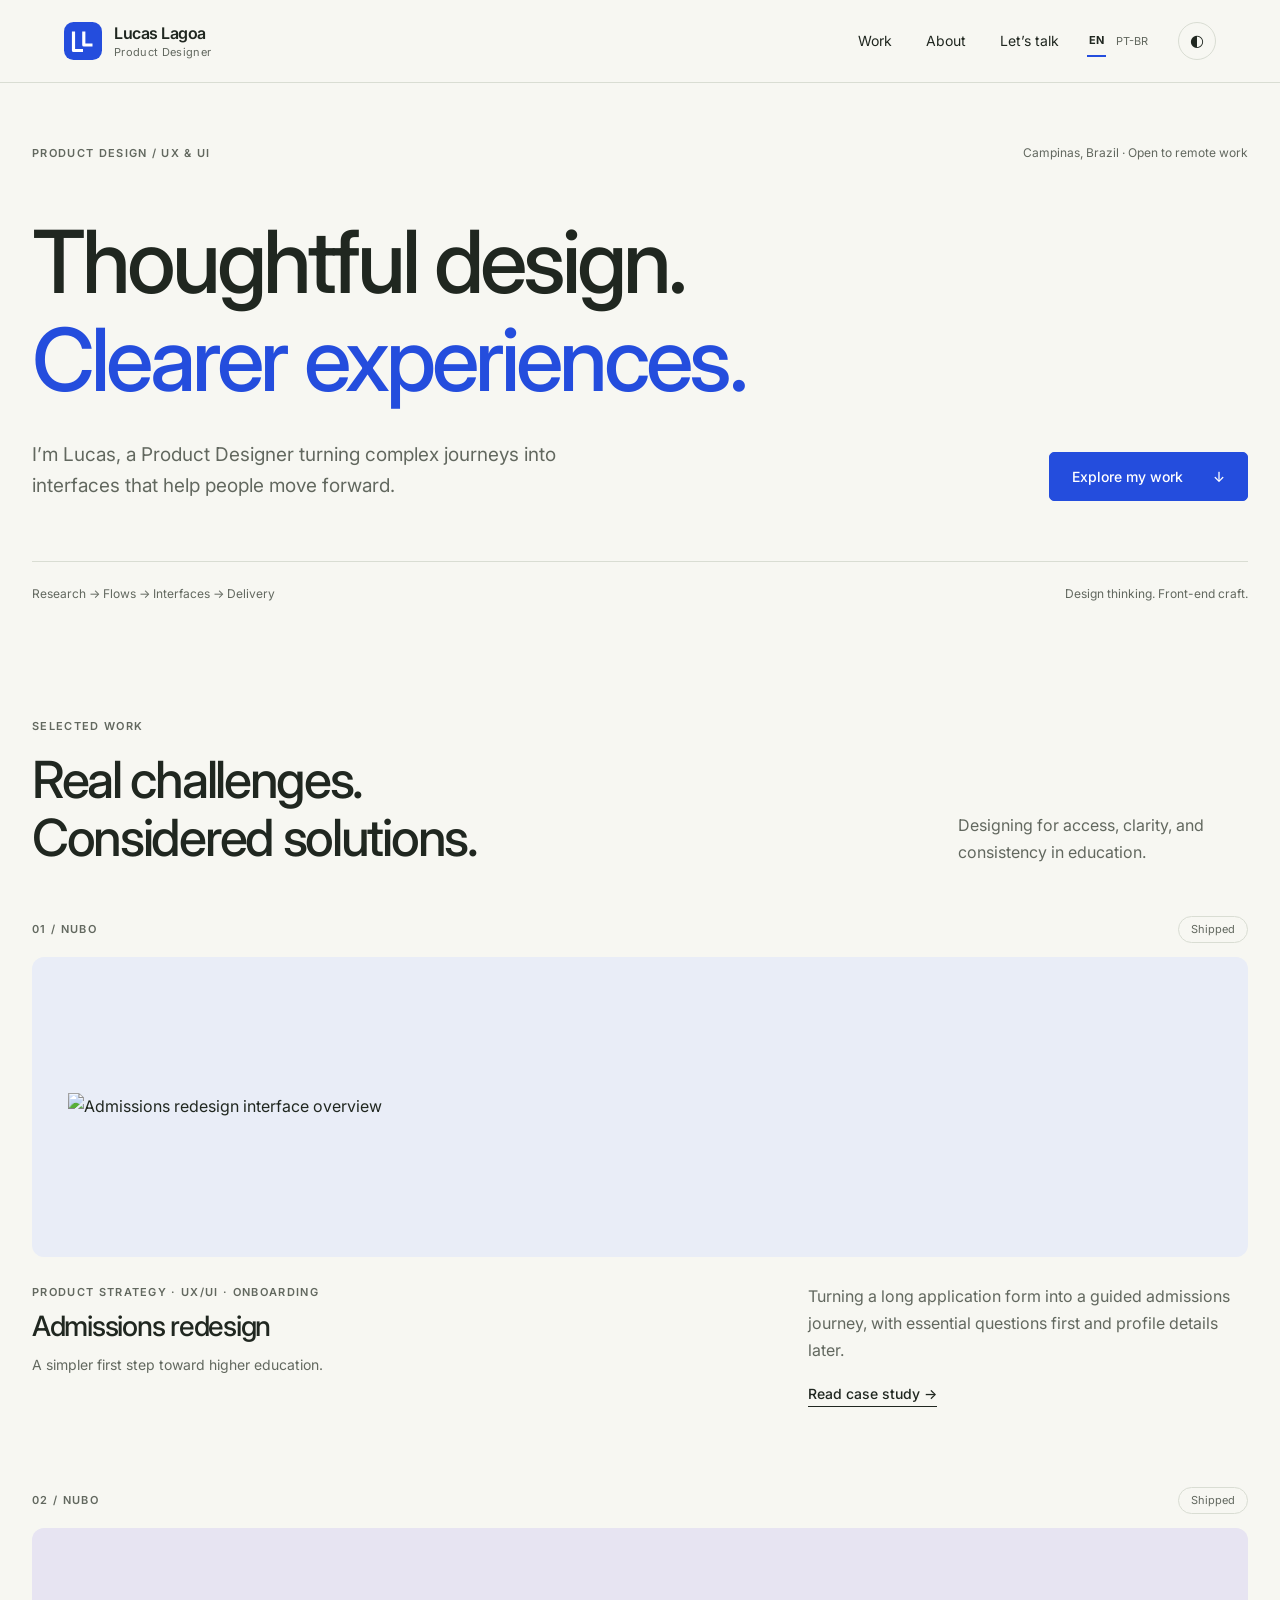
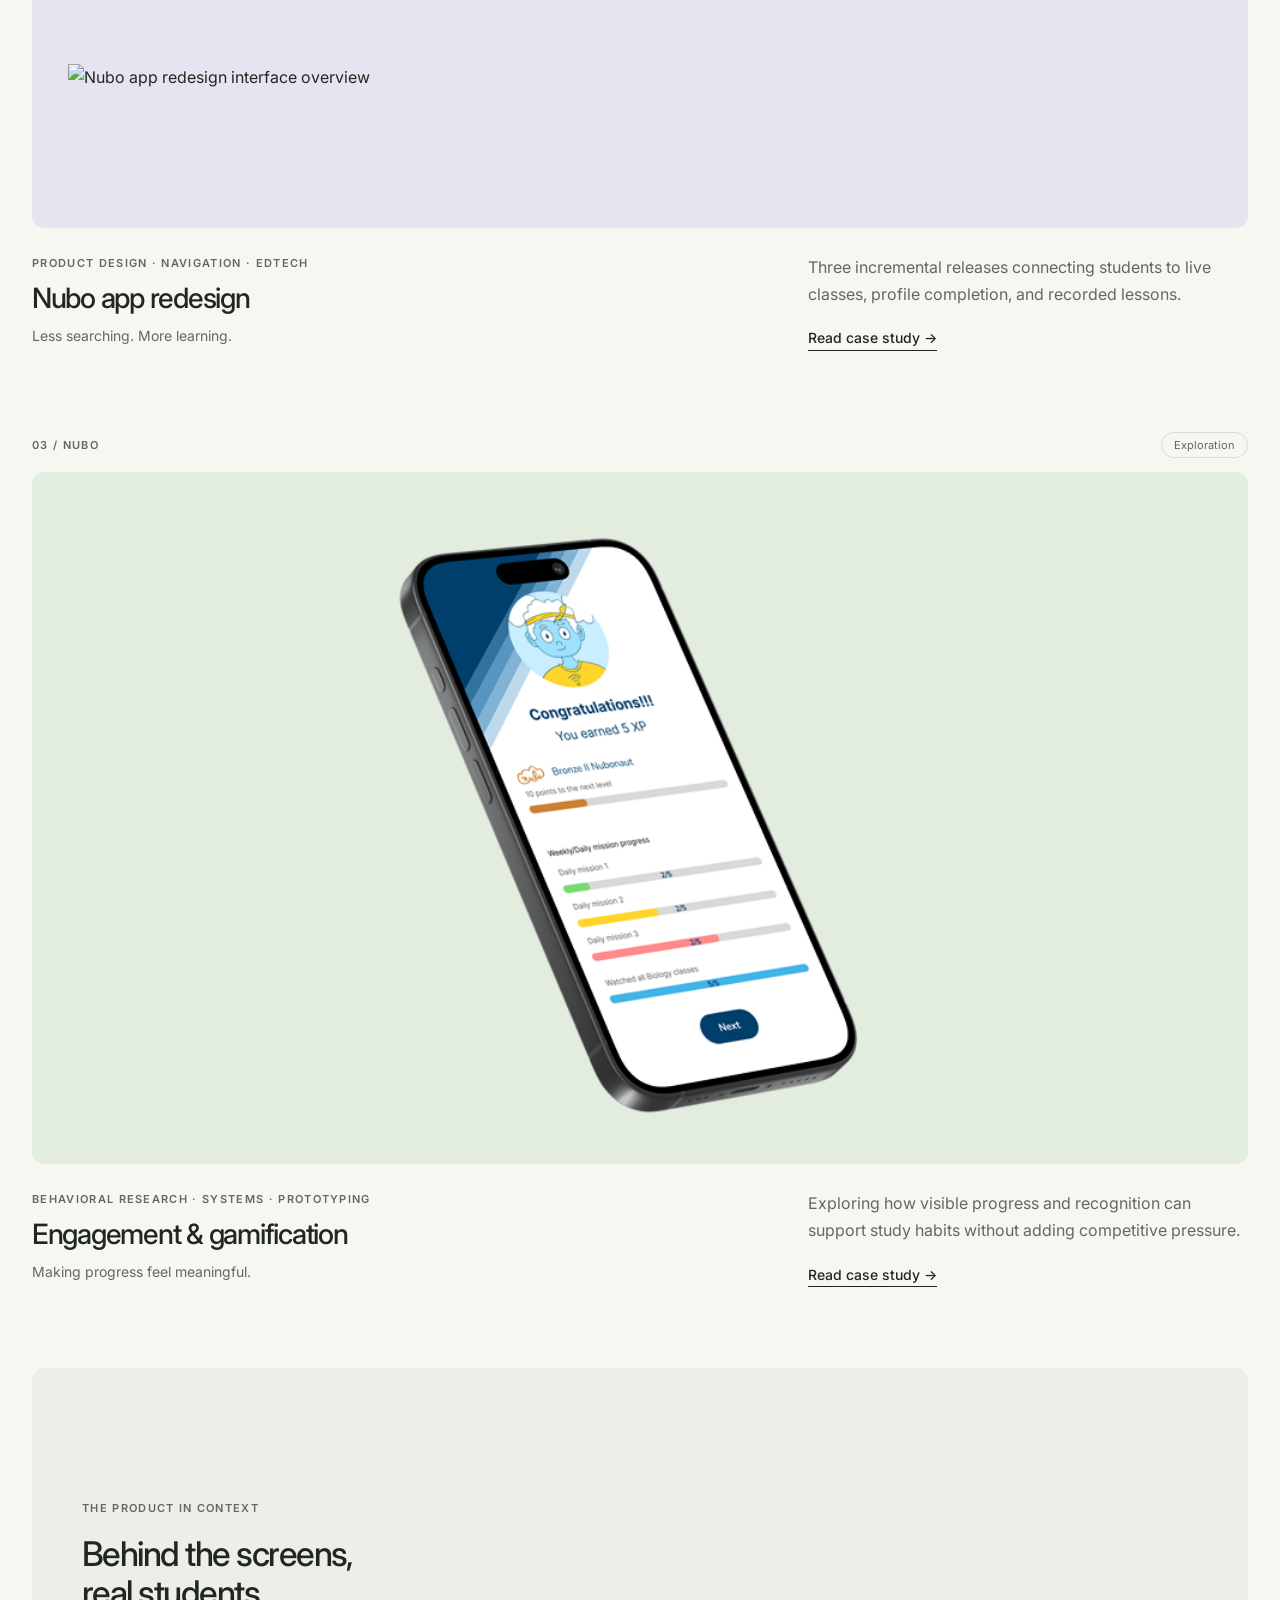
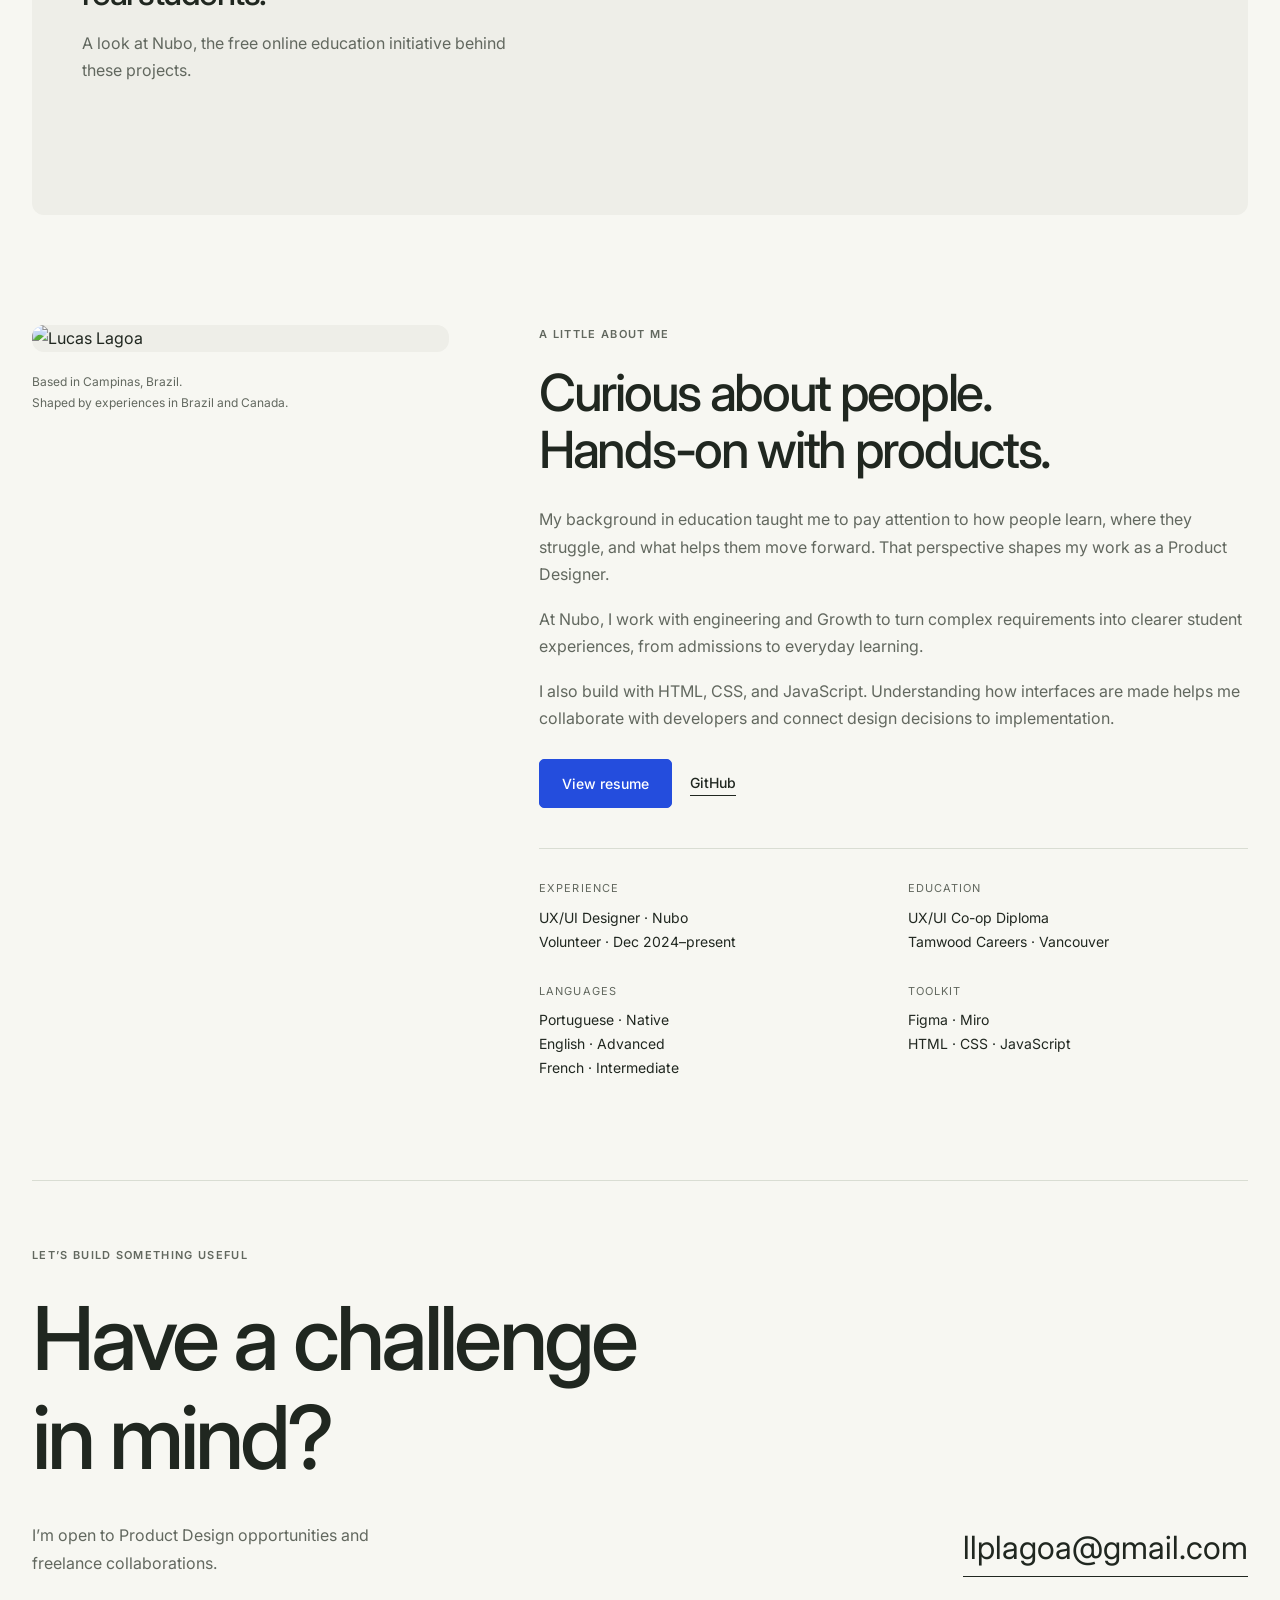
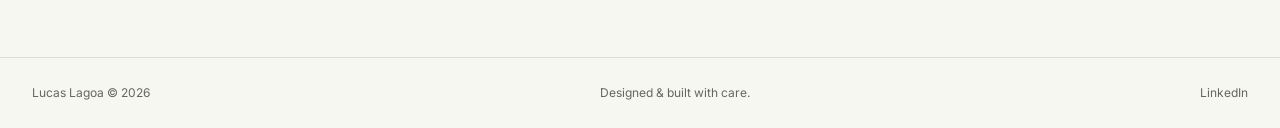
==== commit 0a9ea7e4: "Add bilingual portfolio, accessible image viewer, and Nubo handoff evidence" ====
--- a/index.html
+++ b/index.html
@@ -33,10 +33,10 @@
 <nav aria-label="Main navigation">
 <a href="index.html#projetos-ux">Work</a>
 <a href="index.html#sobre">About</a>
-<a href="index.html#contato">Let’s talk <span aria-hidden="true">↗</span>
+<a href="index.html#contato">Let’s talk
 </a>
 </nav>
-<button type="button" id="toggleTheme" aria-label="Switch to dark theme">◐</button>
+<div class="language-switch" aria-label="Language"><a href="index.html" data-language="en" lang="en" aria-current="page">EN</a><a href="pt-br/index.html" data-language="pt-BR" lang="pt-BR">PT-BR</a></div><button type="button" id="toggleTheme" aria-label="Switch to dark theme">◐</button>
 </header>
 <main id="home">
 <section class="hero">
@@ -77,7 +77,7 @@
 <div>
 <p class="eyebrow">Product strategy · UX/UI · Onboarding</p>
 <h3>
-<a href="admissionredesign.html">Admissions redesign <span aria-hidden="true">↗</span>
+<a href="admissionredesign.html">Admissions redesign
 </a>
 </h3>
 <p class="work-tagline">A simpler first step toward higher education.</p>
@@ -101,7 +101,7 @@
 <div>
 <p class="eyebrow">Product design · Navigation · EdTech</p>
 <h3>
-<a href="appredesign.html">Nubo app redesign <span aria-hidden="true">↗</span>
+<a href="appredesign.html">Nubo app redesign
 </a>
 </h3>
 <p class="work-tagline">Less searching. More learning.</p>
@@ -125,7 +125,7 @@
 <div>
 <p class="eyebrow">Behavioral research · Systems · Prototyping</p>
 <h3>
-<a href="gamification.html">Engagement & gamification <span aria-hidden="true">↗</span>
+<a href="gamification.html">Engagement & gamification
 </a>
 </h3>
 <p class="work-tagline">Making progress feel meaningful.</p>
@@ -161,8 +161,8 @@
 <p>At Nubo, I work with engineering and Growth to turn complex requirements into clearer student experiences, from admissions to everyday learning.</p>
 <p>I also build with HTML, CSS, and JavaScript. Understanding how interfaces are made helps me collaborate with developers and connect design decisions to implementation.</p>
 <div class="description__buttons">
-<a class="btn btn--primary" href="assets/files/Lucas_Lagoa_UX.pdf" target="_blank" rel="noopener">View resume ↗</a>
-<a class="text-link" href="https://github.com/llagoa" target="_blank" rel="noopener">GitHub ↗</a>
+<a class="btn btn--primary" href="assets/files/Lucas_Lagoa_UX.pdf" target="_blank" rel="noopener">View resume</a>
+<a class="text-link" href="https://github.com/llagoa" target="_blank" rel="noopener">GitHub</a>
 </div>
 <dl class="about-facts">
 <div>
@@ -189,7 +189,7 @@
 <h2>Have a challenge<br>in mind?</h2>
 <div class="contact-bottom">
 <p>I’m open to Product Design opportunities and freelance collaborations.</p>
-<a href="mailto:llplagoa@gmail.com">llplagoa@gmail.com <span aria-hidden="true">↗</span>
+<a href="mailto:llplagoa@gmail.com">llplagoa@gmail.com
 </a>
 </div>
 </section>
@@ -197,7 +197,7 @@
 <footer class="site-footer">
 <a href="index.html">Lucas Lagoa © 2026</a>
 <span>Designed &amp; built with care.</span>
-<a href="https://www.linkedin.com/in/llplagoa" target="_blank" rel="noopener noreferrer">LinkedIn ↗</a>
+<a href="https://www.linkedin.com/in/llplagoa" target="_blank" rel="noopener noreferrer">LinkedIn</a>
 </footer>
 <script src="assets/js/scripts.js">
 </script>
--- a/assets/css/styles.css
+++ b/assets/css/styles.css
@@ -619,3 +619,22 @@
   .site-header nav { gap: 10px; }
   .site-header { gap: 8px; padding-inline: 16px; }
 }
+/* Case evidence can be inspected without leaving the reading position. */
+.case-content img[role="button"] { cursor: zoom-in; }
+.case-content img[role="button"]:focus-visible { outline: 3px solid var(--accent); outline-offset: 6px; }
+.image-viewer { width: 96vw; max-width: none; height: 94dvh; max-height: 94dvh; padding: 18px; border: 1px solid var(--line); border-radius: 12px; background: var(--bg); color: var(--ink); }
+.image-viewer::backdrop { background: rgb(0 0 0 / 80%); }
+.image-viewer[open] { display: grid; grid-template-rows: auto minmax(0, 1fr) auto; gap: 12px; }
+.viewer-toolbar { display: flex; justify-content: flex-end; gap: 12px; }
+.viewer-toolbar button { background: var(--surface); color: var(--ink); padding: 8px 16px; border: 1px solid var(--line); border-radius: 5px; cursor: pointer; }
+.viewer-stage { overflow: auto; display: flex; align-items: center; justify-content: center; background: #fff; border-radius: 6px; }
+.viewer-stage img { width: 100%; height: 100%; object-fit: contain; }
+.image-viewer.is-zoomed .viewer-stage { display: block; }
+.image-viewer.is-zoomed .viewer-stage img { width: auto; min-width: 100%; max-width: none; height: auto; }
+.viewer-caption { font-size: 12px; text-align: center; }
+@media (max-width: 650px) { .site-header nav a:last-child { font-size: 12px; } .site-header { gap: 10px; } .site-header nav { gap: 12px; } .image-viewer { padding: 10px; } }
+@media (max-width: 380px) { .brand>span { display: none; } }
+.language-switch { display: flex; gap: 8px; align-items: center; font-size: 11px; white-space: nowrap; }
+.language-switch a { color: var(--muted); padding: 6px 2px; }
+.language-switch [aria-current="page"] { color: var(--ink); border-bottom: 2px solid var(--accent); font-weight: 700; }
+@media (max-width: 800px) { .site-header { flex-wrap: wrap; gap: 10px 16px; } .site-header nav { order: 4; width: 100%; justify-content: center; gap: 30px; margin: 0; } .language-switch { margin-left: auto; } .case-index nav { top: 145px; } html { scroll-padding-top: 145px; } }
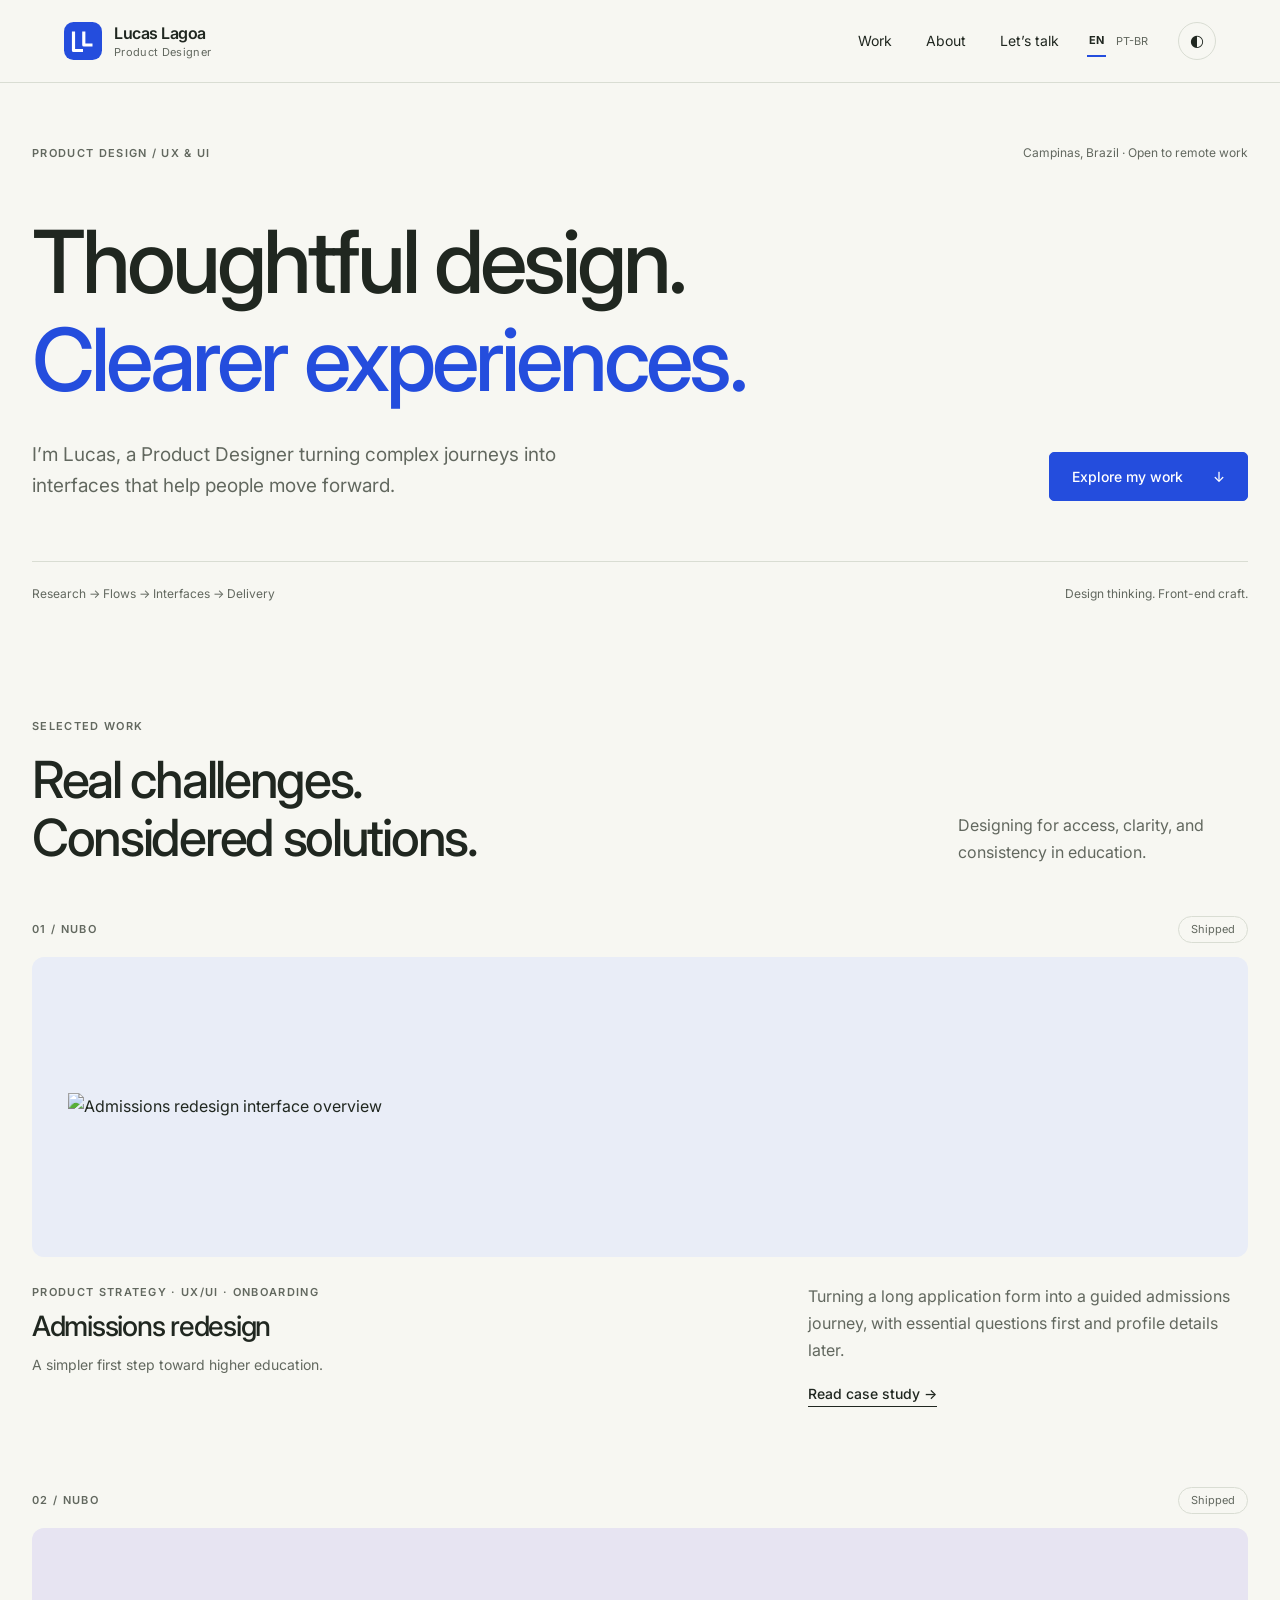
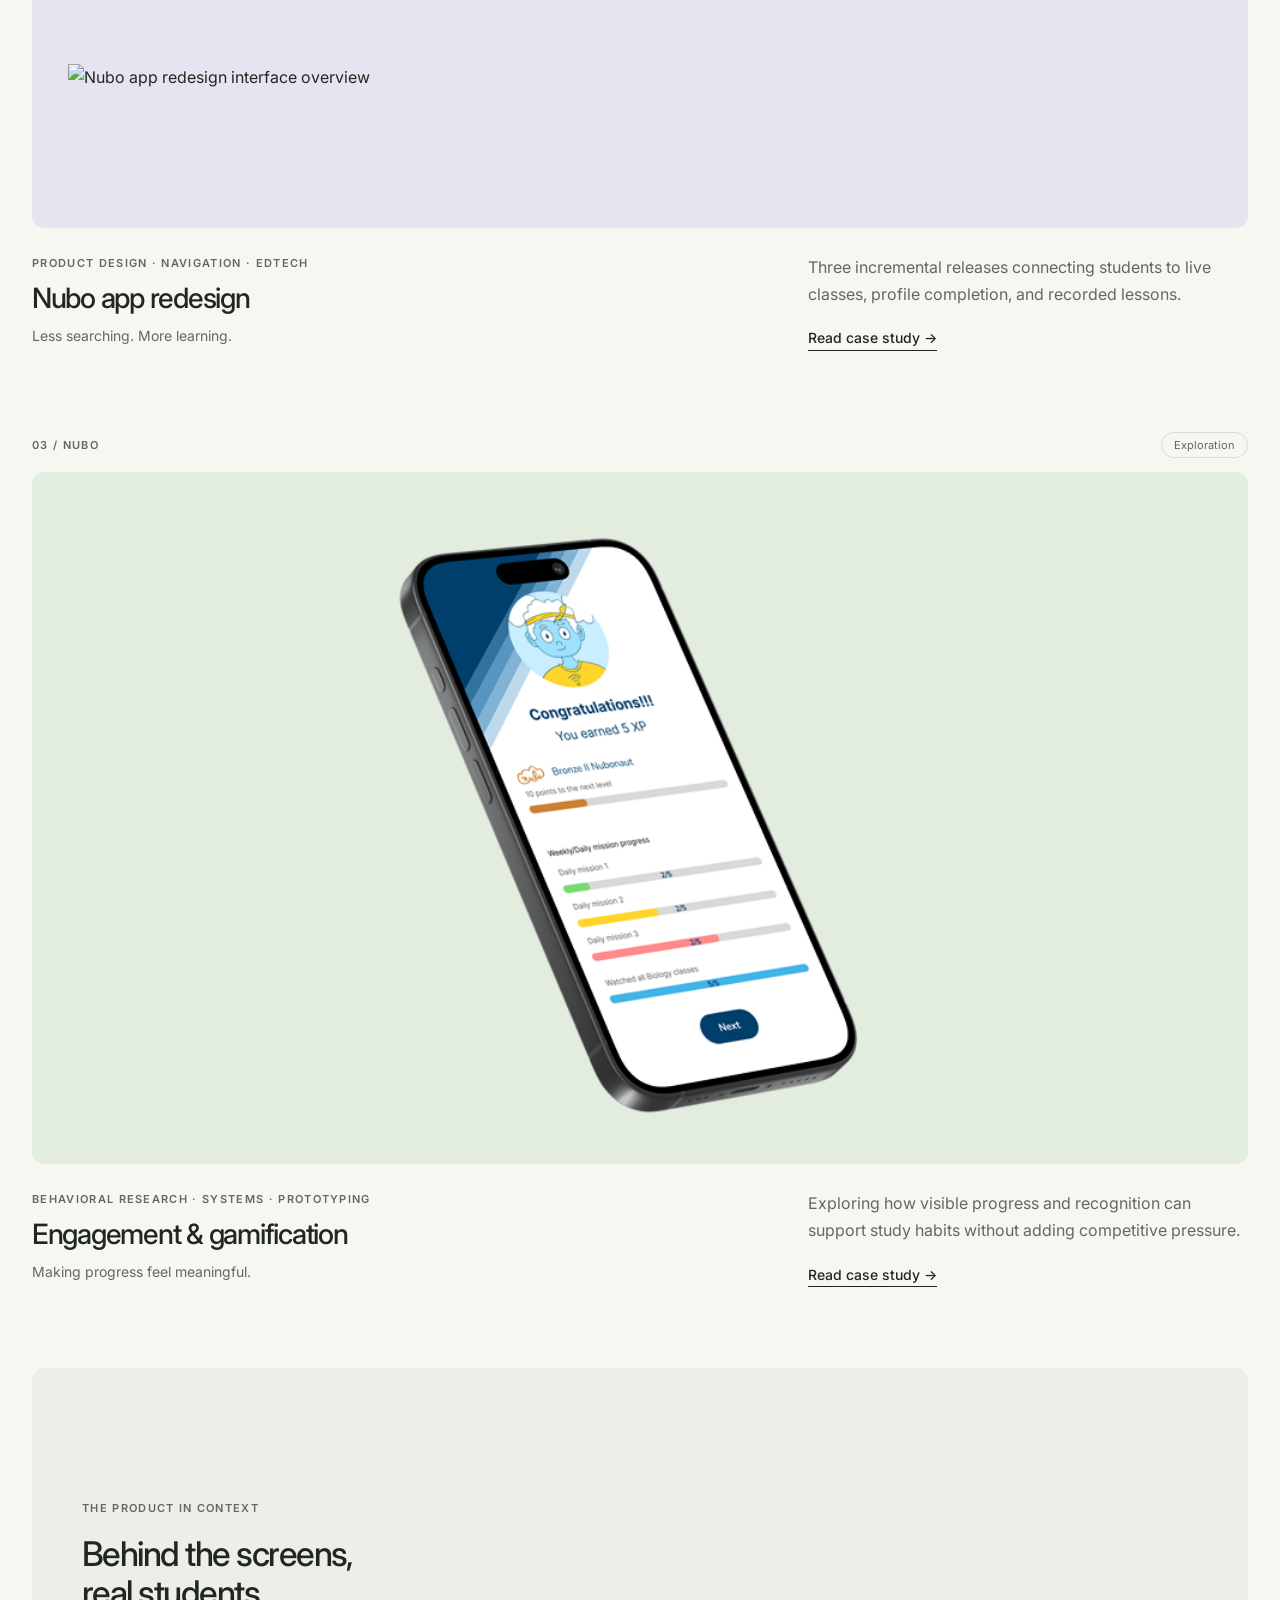
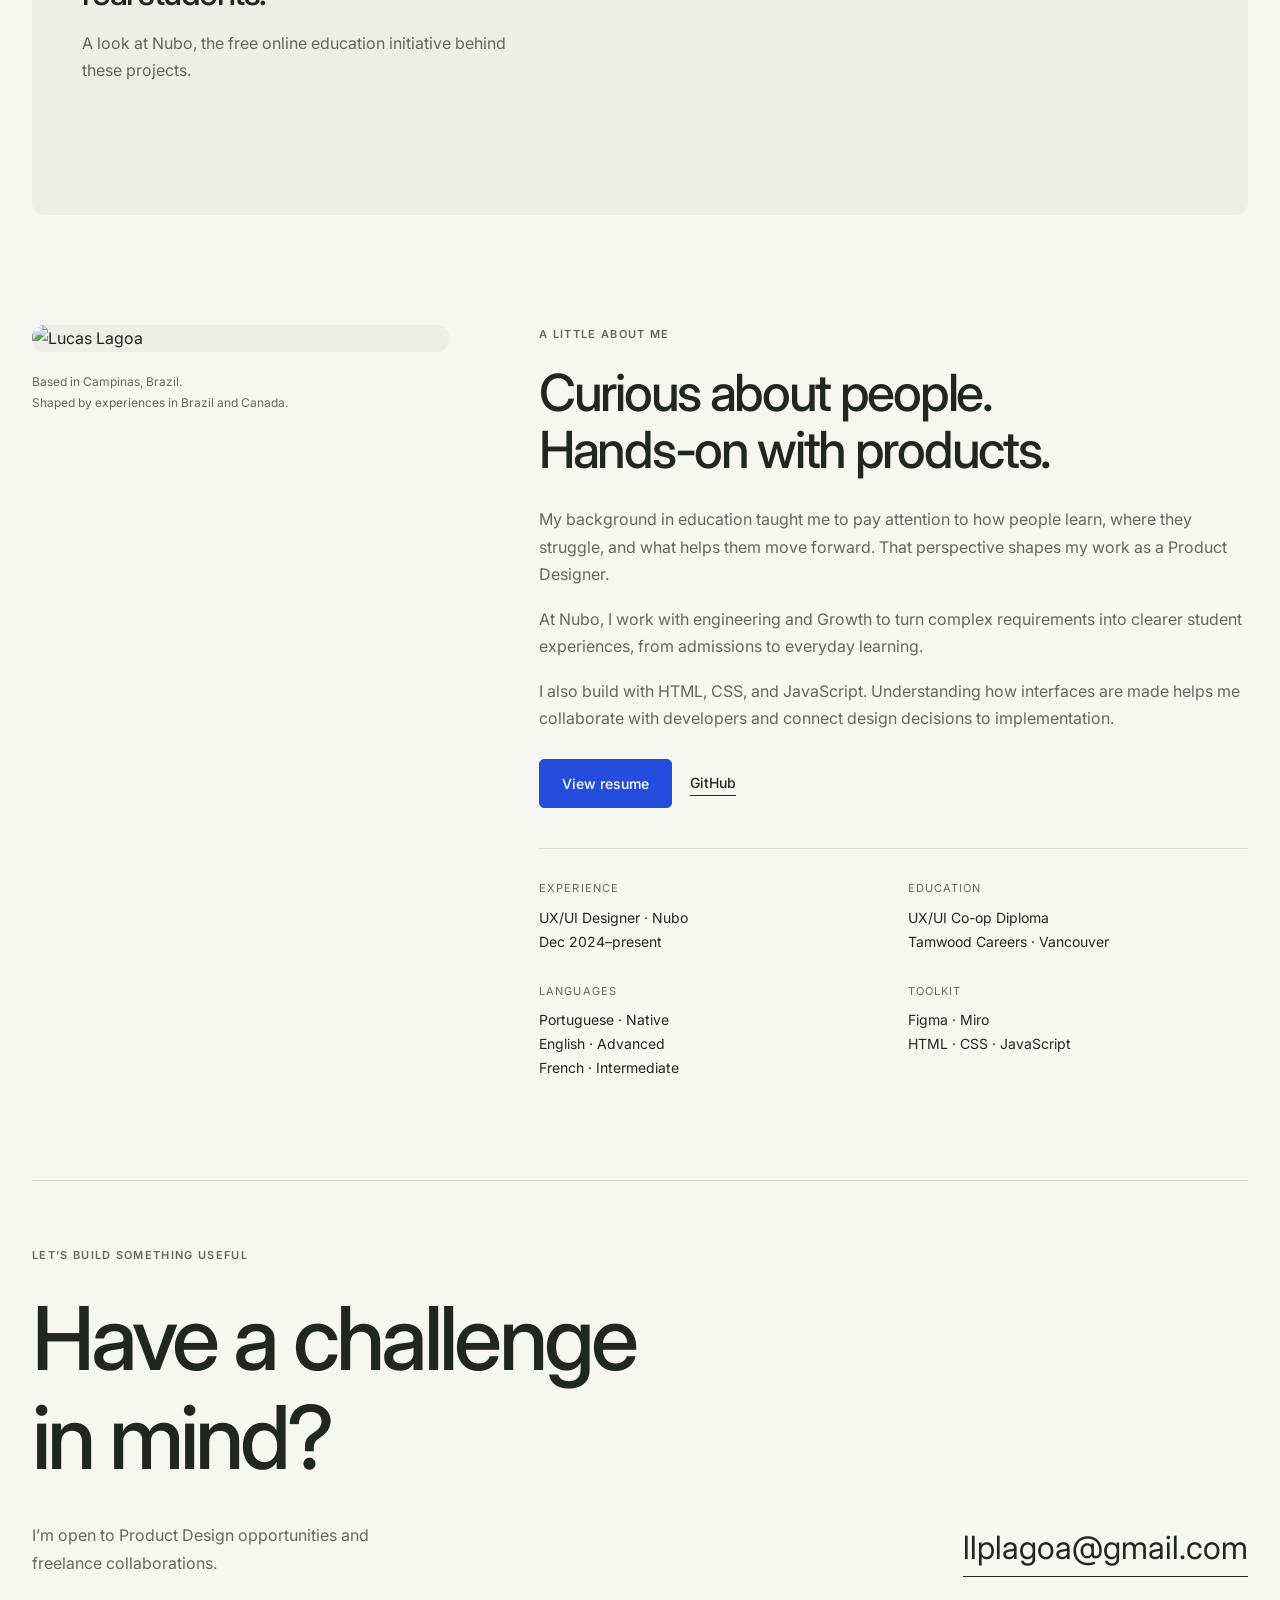
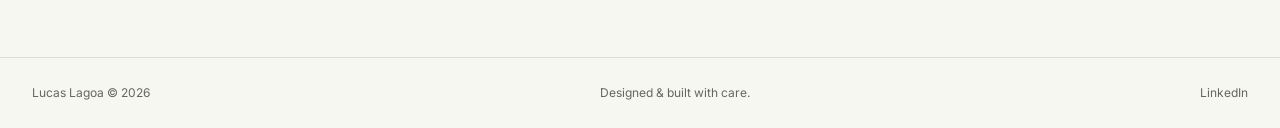
==== commit 56b63206: "Remove volunteer label from About in both languages" ====
--- a/index.html
+++ b/index.html
@@ -167,7 +167,7 @@
 <dl class="about-facts">
 <div>
 <dt>Experience</dt>
-<dd>UX/UI Designer · Nubo<br>Volunteer · Dec 2024–present</dd>
+<dd>UX/UI Designer · Nubo<br>Dec 2024–present</dd>
 </div>
 <div>
 <dt>Education</dt>
--- a/assets/css/styles.css
+++ b/assets/css/styles.css
@@ -629,8 +629,10 @@
 .viewer-toolbar button { background: var(--surface); color: var(--ink); padding: 8px 16px; border: 1px solid var(--line); border-radius: 5px; cursor: pointer; }
 .viewer-stage { overflow: auto; display: flex; align-items: center; justify-content: center; background: #fff; border-radius: 6px; }
 .viewer-stage img { width: 100%; height: 100%; object-fit: contain; }
-.image-viewer.is-zoomed .viewer-stage { display: block; }
-.image-viewer.is-zoomed .viewer-stage img { width: auto; min-width: 100%; max-width: none; height: auto; }
+.image-viewer.is-zoomed .viewer-stage { display: block; cursor: grab; touch-action: none; overscroll-behavior: contain; }
+.image-viewer.is-zoomed .viewer-stage img { max-width: none; margin: auto; user-select: none; -webkit-user-select: none; }
+.image-viewer.is-zoomed .viewer-stage.is-dragging { cursor: grabbing; }
+.viewer-stage:focus-visible { outline: 3px solid var(--accent); outline-offset: -3px; }
 .viewer-caption { font-size: 12px; text-align: center; }
 @media (max-width: 650px) { .site-header nav a:last-child { font-size: 12px; } .site-header { gap: 10px; } .site-header nav { gap: 12px; } .image-viewer { padding: 10px; } }
 @media (max-width: 380px) { .brand>span { display: none; } }
